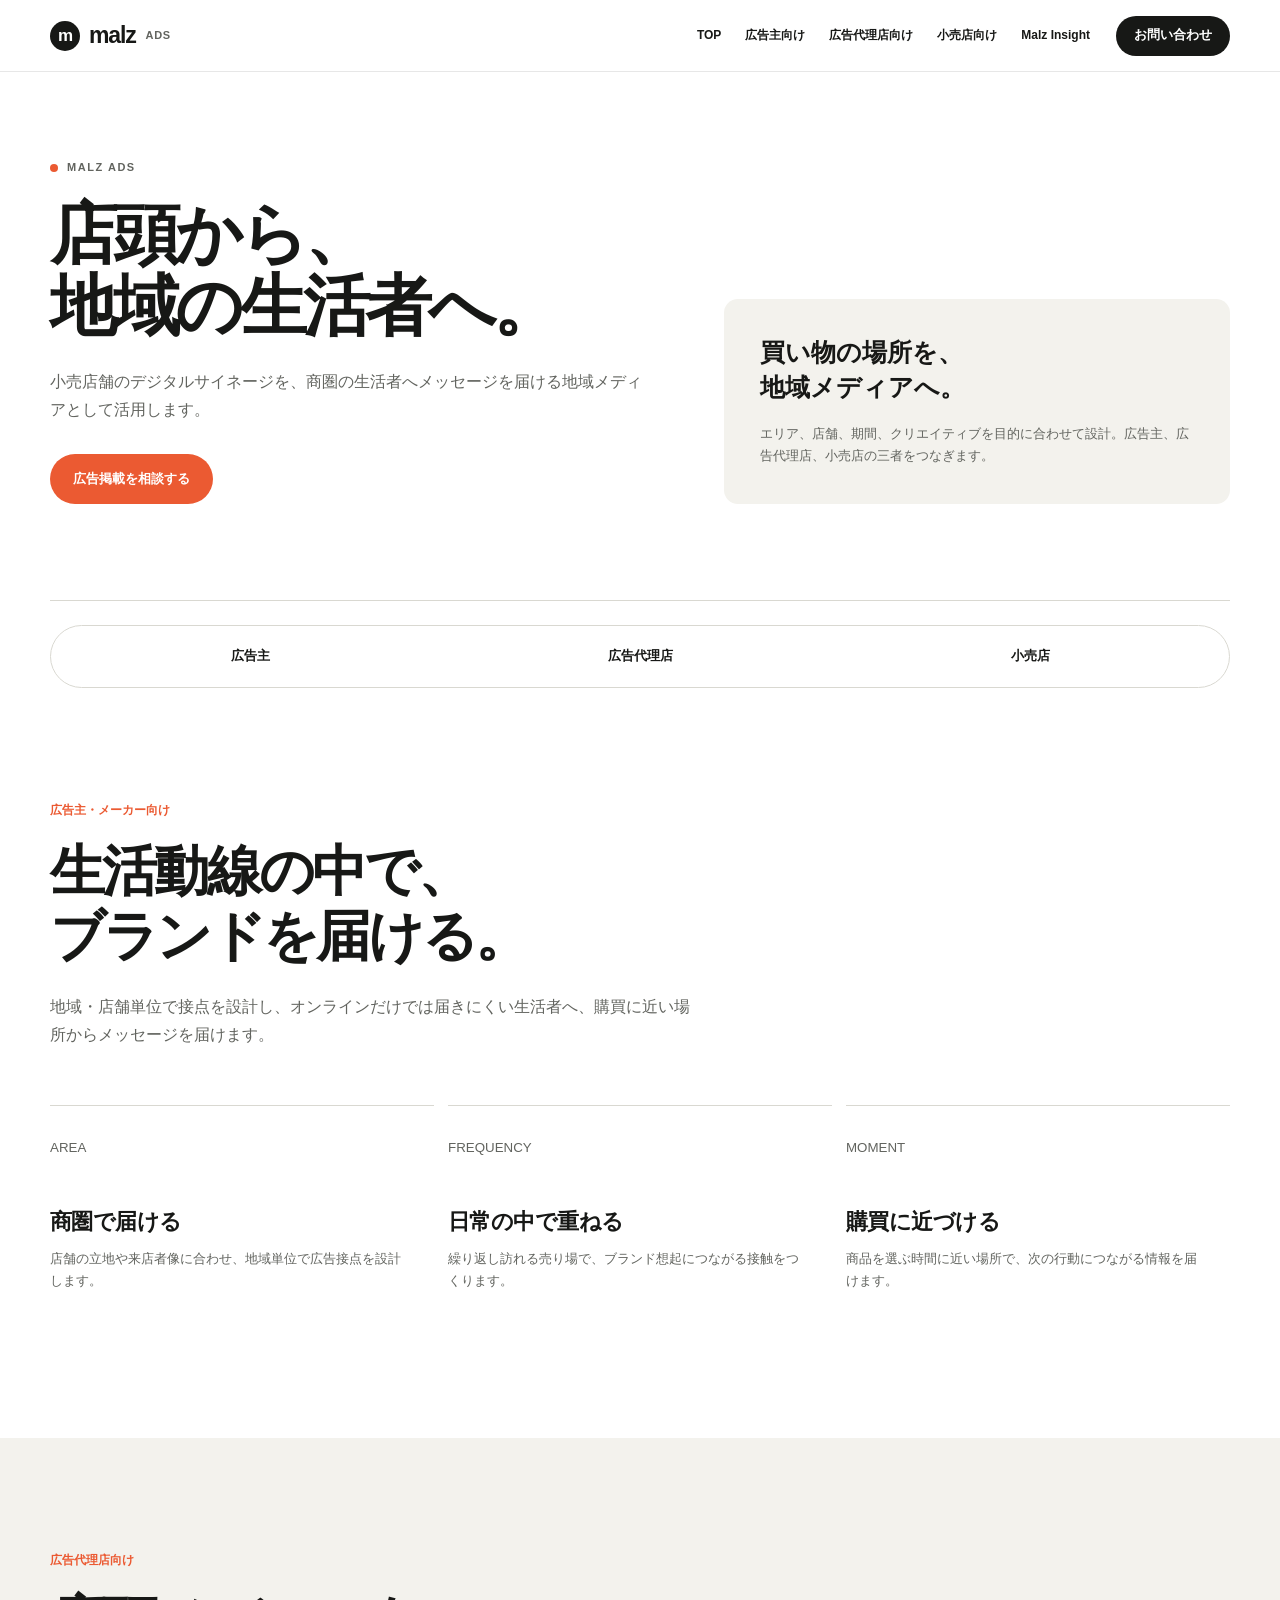
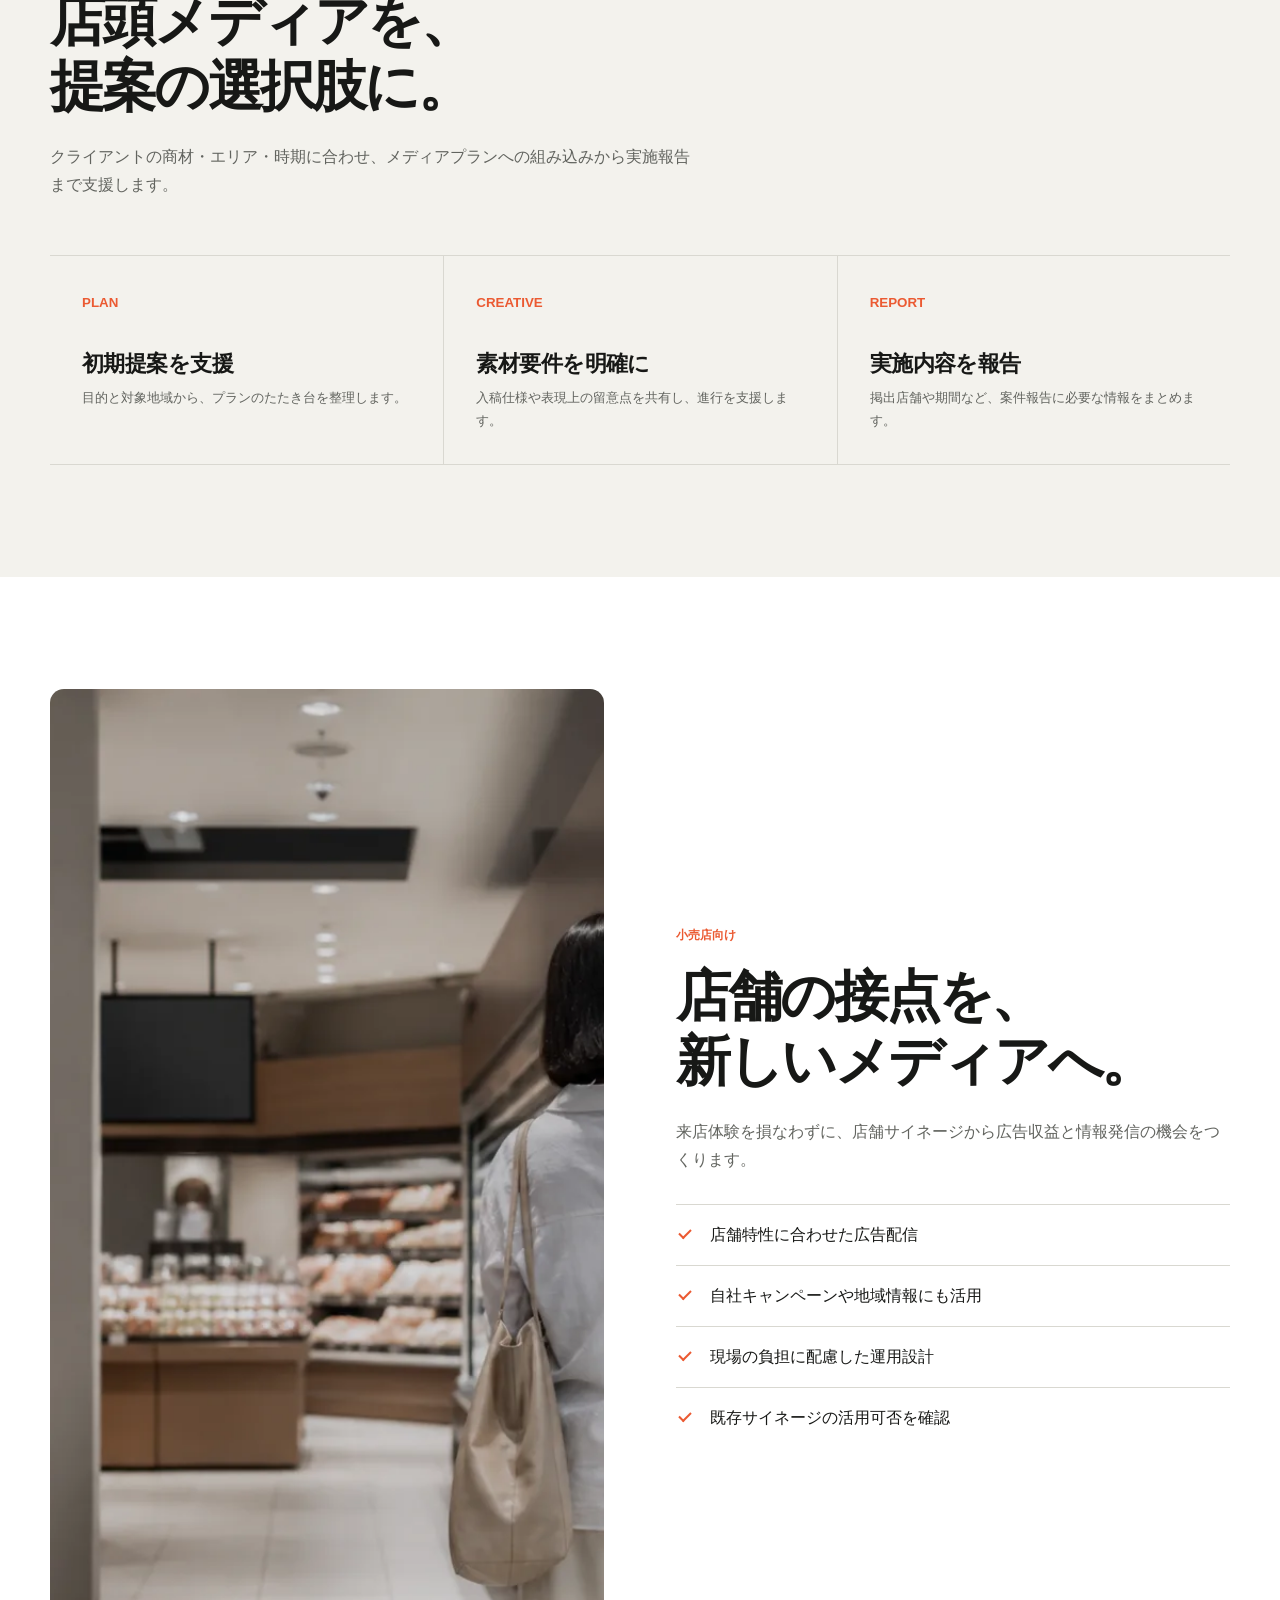
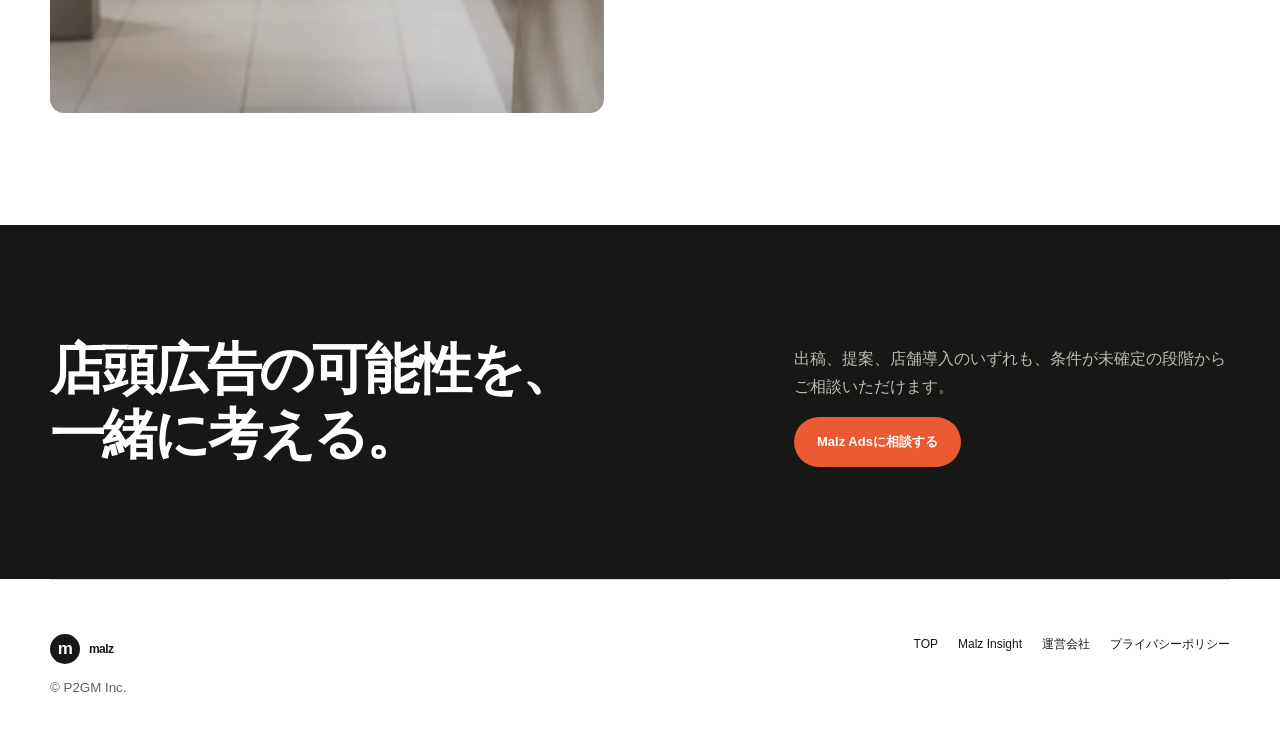
==== ads/index.html @ e921acc0 "Consolidate Malz service pages" ====
<!doctype html>
<html class="no-js" lang="ja">
<head>
  <meta charset="utf-8">
  <meta name="viewport" content="width=device-width,initial-scale=1">
  <meta name="description" content="Malz Adsは、小売店舗のデジタルサイネージを活用し、生活動線の中で地域の生活者へ届ける店頭広告サービスです。">
  <title>Malz Ads｜店頭から、地域の生活者へ。</title>
  <link rel="stylesheet" href="../styles.css">
  <script defer src="../app.js">
</script>
</head>
<body>
<a class="skip" href="#main">本文へ移動</a>
<header class="header">
  <a class="brand" href="../" aria-label="Malz トップ">
<span class="brand-mark">m</span>malz <span class="brand-sub">ADS</span>
</a>
  <button class="menu-button" type="button" aria-expanded="false" aria-controls="global-nav">メニュー</button>
  <nav class="nav" id="global-nav" aria-label="メインナビゲーション">
    <a href="../">TOP</a>
<a href="#advertiser">広告主向け</a>
<a href="#agency">広告代理店向け</a>
<a href="#retail">小売店向け</a>
<a href="../insight/">Malz Insight</a>
  </nav>
  <a class="button button-dark header-cta" href="#contact">お問い合わせ</a>
</header>
<main id="main">
  <section class="subhero shell">
    <div class="subhero-grid">
      <div>
<div class="eyebrow">MALZ ADS</div>
<h1>店頭から、<br>地域の生活者へ。</h1>
<p class="lead">小売店舗のデジタルサイネージを、商圏の生活者へメッセージを届ける地域メディアとして活用します。</p>
<a class="button button-accent" href="#contact">広告掲載を相談する</a>
</div>
      <div class="subhero-panel">
<strong>買い物の場所を、<br>地域メディアへ。</strong>
<p>エリア、店舗、期間、クリエイティブを目的に合わせて設計。広告主、広告代理店、小売店の三者をつなぎます。</p>
</div>
    </div>
  </section>
  <nav class="audience-tabs shell" aria-label="対象者別メニュー">
<a href="#advertiser">広告主</a>
<a href="#agency">広告代理店</a>
<a href="#retail">小売店</a>
</nav>
  <section class="section shell audience-section" id="advertiser">
    <div class="audience-heading">
<div>
<p class="kicker">広告主・メーカー向け</p>
<h2>生活動線の中で、<br>ブランドを届ける。</h2>
</div>
<p>地域・店舗単位で接点を設計し、オンラインだけでは届きにくい生活者へ、購買に近い場所からメッセージを届けます。</p>
</div>
    <div class="role-grid">
<article class="role">
<small>AREA</small>
<h3>商圏で届ける</h3>
<p>店舗の立地や来店者像に合わせ、地域単位で広告接点を設計します。</p>
</article>
<article class="role">
<small>FREQUENCY</small>
<h3>日常の中で重ねる</h3>
<p>繰り返し訪れる売り場で、ブランド想起につながる接触をつくります。</p>
</article>
<article class="role">
<small>MOMENT</small>
<h3>購買に近づける</h3>
<p>商品を選ぶ時間に近い場所で、次の行動につながる情報を届けます。</p>
</article>
</div>
  </section>
  <section class="section section-soft audience-section" id="agency">
<div class="shell">
    <div class="audience-heading">
<div>
<p class="kicker">広告代理店向け</p>
<h2>店頭メディアを、<br>提案の選択肢に。</h2>
</div>
<p>クライアントの商材・エリア・時期に合わせ、メディアプランへの組み込みから実施報告まで支援します。</p>
</div>
    <div class="flow">
<div class="flow-step">
<small>PLAN</small>
<h3>初期提案を支援</h3>
<p>目的と対象地域から、プランのたたき台を整理します。</p>
</div>
<div class="flow-step">
<small>CREATIVE</small>
<h3>素材要件を明確に</h3>
<p>入稿仕様や表現上の留意点を共有し、進行を支援します。</p>
</div>
<div class="flow-step">
<small>REPORT</small>
<h3>実施内容を報告</h3>
<p>掲出店舗や期間など、案件報告に必要な情報をまとめます。</p>
</div>
</div>
  </div>
</section>
  <section class="section shell audience-section" id="retail">
    <div class="photo-split">
<img src="../assets/retail-moment.webp" alt="スーパーマーケットの売り場とデジタルサイネージ" width="1536" height="1024" loading="lazy">
<div>
<p class="kicker">小売店向け</p>
<h2>店舗の接点を、<br>新しいメディアへ。</h2>
<p class="lead">来店体験を損なわずに、店舗サイネージから広告収益と情報発信の機会をつくります。</p>
<ul class="check-list">
<li>店舗特性に合わせた広告配信</li>
<li>自社キャンペーンや地域情報にも活用</li>
<li>現場の負担に配慮した運用設計</li>
<li>既存サイネージの活用可否を確認</li>
</ul>
</div>
</div>
  </section>
  <section class="section section-dark" id="contact">
<div class="shell cta">
<h2>店頭広告の可能性を、<br>一緒に考える。</h2>
<div>
<p>出稿、提案、店舗導入のいずれも、条件が未確定の段階からご相談いただけます。</p>
<a class="button button-accent" href="mailto:ttakino@cosmosketch.co.jp?subject=%E3%80%90Malz%20Ads%E3%80%91%E3%81%94%E7%9B%B8%E8%AB%87">Malz Adsに相談する</a>
</div>
</div>
</section>
</main>
<footer class="footer shell">
<div>
<a class="brand" href="../">
<span class="brand-mark">m</span>malz</a>
<small>© P2GM Inc.</small>
</div>
<nav class="footer-nav" aria-label="フッターナビゲーション">
<a href="../">TOP</a>
<a href="../insight/">Malz Insight</a>
<a href="https://p2gm.com/">運営会社</a>
<a href="https://p2gm.com/privacy-policy/">プライバシーポリシー</a>
</nav>
</footer>
</body>
</html>
---- styles.css ----
:root{--ink:#171816;--muted:#62645f;--soft:#f3f2ed;--line:#d9d8d1;--accent:#eb5a32;--accent-dark:#c8401b;--white:#fff;--max:1180px;--radius:14px}*{box-sizing:border-box}html{scroll-behavior:smooth;scroll-padding-top:88px}body{margin:0;color:var(--ink);background:var(--white);font-family:"Helvetica Neue","Hiragino Sans","Yu Gothic UI",Meiryo,sans-serif;line-height:1.75;-webkit-font-smoothing:antialiased}img{display:block;max-width:100%}a{color:inherit}button,input,select,textarea{font:inherit}.skip{position:fixed;left:12px;top:-80px;z-index:100;background:var(--ink);color:#fff;padding:10px 14px}.skip:focus{top:12px}.shell{width:min(calc(100% - 48px),var(--max));margin-inline:auto}.header{height:72px;display:flex;align-items:center;gap:26px;padding:0 max(24px,calc((100vw - var(--max))/2));border-bottom:1px solid rgba(23,24,22,.1);position:sticky;top:0;background:rgba(255,255,255,.94);backdrop-filter:blur(16px);z-index:30}.brand{display:inline-flex;align-items:center;gap:9px;text-decoration:none;font-size:23px;font-weight:750;letter-spacing:-.05em}.brand-mark{width:30px;height:30px;display:grid;place-items:center;border-radius:50%;background:var(--ink);color:#fff;font-size:17px}.brand-sub{font-size:11px;letter-spacing:.06em;color:var(--muted);font-weight:600;margin-left:1px}.nav{margin-left:auto;display:flex;align-items:center;gap:24px}.nav a{text-decoration:none;font-size:12px;font-weight:650;white-space:nowrap}.nav a:hover,.footer a:hover{color:var(--accent)}.nav-group{position:relative}.nav-group>button{border:0;background:none;padding:20px 0;cursor:pointer;font-size:12px;font-weight:650}.dropdown{position:absolute;top:54px;left:-20px;width:225px;background:#fff;border:1px solid var(--line);padding:10px;box-shadow:0 18px 50px rgba(23,24,22,.1);opacity:0;visibility:hidden;transform:translateY(-5px);transition:.2s}.nav-group:hover .dropdown,.nav-group:focus-within .dropdown{opacity:1;visibility:visible;transform:none}.dropdown a{display:block;padding:10px;border-radius:8px}.dropdown a:hover{background:var(--soft)}.menu-button{display:none;border:1px solid var(--line);background:#fff;padding:9px 12px;border-radius:99px;font-weight:650}.button{display:inline-flex;align-items:center;justify-content:center;gap:10px;min-height:50px;padding:0 22px;border:1px solid transparent;border-radius:99px;text-decoration:none;font-size:13px;font-weight:700;white-space:nowrap;cursor:pointer;transition:transform .2s,background .2s,color .2s}.button:hover{transform:translateY(-2px)}.button:active{transform:translateY(0) scale(.98)}.button-dark{background:var(--ink);color:#fff}.button-dark:hover{background:#353633}.button-accent{background:var(--accent);color:#fff}.button-accent:hover{background:var(--accent-dark)}.button-line{border-color:var(--ink);background:#fff;color:var(--ink)}.header-cta{min-height:40px;padding:0 17px}.hero{min-height:calc(100dvh - 72px);display:grid;grid-template-columns:1.02fr .98fr;align-items:center;gap:64px;padding-block:64px}.hero-copy{max-width:680px}.eyebrow{display:flex;align-items:center;gap:9px;font-size:11px;letter-spacing:.14em;font-weight:750;color:var(--muted);margin-bottom:22px}.eyebrow:before{content:"";width:8px;height:8px;border-radius:50%;background:var(--accent)}h1,h2,h3,p{margin-top:0}h1{font-size:clamp(44px,5.6vw,76px);line-height:1.08;letter-spacing:-.065em;margin-bottom:25px;font-weight:700}h2{font-size:clamp(34px,4.3vw,56px);line-height:1.18;letter-spacing:-.05em;margin-bottom:24px}h3{font-size:22px;line-height:1.45;letter-spacing:-.025em}.lead{font-size:16px;color:var(--muted);max-width:610px;margin-bottom:30px}.hero-actions{display:flex;gap:11px;flex-wrap:wrap}.hero-media{height:min(65dvh,620px);min-height:430px;border-radius:var(--radius);overflow:hidden;position:relative;background:var(--soft)}.hero-media img{width:100%;height:100%;object-fit:cover}.hero-media:after{content:"RETAIL MOMENT / MALZ";position:absolute;left:18px;bottom:18px;background:rgba(255,255,255,.88);backdrop-filter:blur(8px);padding:8px 11px;border-radius:99px;font-size:9px;letter-spacing:.14em}.section{padding-block:112px}.section-soft{background:var(--soft)}.section-dark{background:var(--ink);color:#fff}.section-head{max-width:760px;margin-bottom:58px}.section-head p{color:var(--muted);max-width:650px}.section-dark .section-head p,.section-dark .muted{color:#b9bbb5}.kicker{font-size:12px;font-weight:750;color:var(--accent);margin-bottom:18px}.intro-grid{display:grid;grid-template-columns:.8fr 1.2fr;gap:90px;align-items:start}.intro-grid>p{font-size:18px;color:var(--muted);max-width:640px}.stat-strip{display:grid;grid-template-columns:repeat(3,1fr);border-top:1px solid var(--line);margin-top:72px}.stat{padding:30px 34px 0 0;min-height:175px}.stat+.stat{border-left:1px solid var(--line);padding-left:34px}.stat small{display:block;color:var(--muted);margin-bottom:34px}.stat strong{font-size:19px}.stat p{font-size:13px;color:var(--muted);margin:8px 0}.product-grid{display:grid;grid-template-columns:1fr 1fr;gap:18px}.product{min-height:520px;padding:38px;border:1px solid var(--line);border-radius:var(--radius);display:flex;flex-direction:column;background:#fff;overflow:hidden}.product.dark{background:var(--ink);color:#fff;border-color:var(--ink)}.product.orange{background:var(--accent);color:#fff;border-color:var(--accent)}.product small{font-size:10px;letter-spacing:.12em}.product-number{font-size:72px;line-height:1;margin:42px 0 auto;letter-spacing:-.08em;color:var(--accent)}.product.dark .product-number,.product.orange .product-number{color:#fff}.product h3{font-size:31px;margin-bottom:14px}.product p{color:var(--muted);font-size:14px;max-width:480px}.product.dark p,.product.orange p{color:rgba(255,255,255,.76)}.text-link{display:flex;justify-content:space-between;border-top:1px solid currentColor;padding-top:18px;margin-top:24px;text-decoration:none;font-weight:700;font-size:13px}.role-grid{display:grid;grid-template-columns:repeat(3,1fr);gap:14px}.role{border-top:1px solid var(--line);padding:27px 24px 20px 0}.role small{color:var(--muted)}.role h3{margin:45px 0 10px}.role p{font-size:13px;color:var(--muted)}.role a{display:inline-block;margin-top:18px;font-size:13px;font-weight:700;text-decoration:none}.flow{display:grid;grid-template-columns:repeat(3,1fr);margin-top:52px;border-block:1px solid var(--line)}.flow-step{padding:32px}.flow-step+.flow-step{border-left:1px solid var(--line)}.flow-step small{color:var(--accent);font-weight:750}.flow-step h3{margin:32px 0 7px}.flow-step p{font-size:13px;color:var(--muted);margin:0}.photo-split{display:grid;grid-template-columns:1fr 1fr;gap:72px;align-items:center}.photo-split img{width:100%;aspect-ratio:4/3;object-fit:cover;border-radius:var(--radius)}.check-list{list-style:none;padding:0;margin:30px 0;display:grid;gap:0}.check-list li{padding:16px 0 16px 34px;border-top:1px solid var(--line);position:relative}.check-list li:before{content:"";position:absolute;left:3px;top:24px;width:10px;height:5px;border-left:2px solid var(--accent);border-bottom:2px solid var(--accent);transform:rotate(-45deg)}.audience{display:grid;grid-template-columns:repeat(2,1fr);gap:18px}.audience-card{border:1px solid var(--line);border-radius:var(--radius);padding:34px;min-height:275px;display:flex;flex-direction:column}.audience-card small{color:var(--accent);font-weight:700}.audience-card h3{font-size:25px;margin-top:50px}.audience-card a{margin-top:auto;text-decoration:none;font-weight:700;font-size:13px}.cta{display:grid;grid-template-columns:1.2fr .8fr;align-items:end;gap:90px}.cta p{color:#b9bbb5}.cta h2{margin:0}.form-wrap{display:grid;grid-template-columns:.75fr 1.25fr;gap:90px}.form{display:grid;grid-template-columns:1fr 1fr;gap:17px}.field{display:grid;gap:7px}.field.full{grid-column:1/-1}.field label{font-size:12px;font-weight:700}.field input,.field select,.field textarea{width:100%;border:1px solid #bfc0ba;background:#fff;padding:13px 14px;border-radius:8px;color:var(--ink)}.field textarea{min-height:120px;resize:vertical}.field input:focus,.field select:focus,.field textarea:focus{outline:3px solid rgba(235,90,50,.2);border-color:var(--accent)}.form-note{grid-column:1/-1;font-size:11px;color:var(--muted)}.form .button{grid-column:1/-1}.form-status{display:none;grid-column:1/-1;padding:14px;border-radius:8px;background:#f7e6e0;color:#7c2b16;font-size:13px}.footer{padding-block:54px;display:grid;grid-template-columns:1fr auto;gap:35px;border-top:1px solid var(--line)}.footer-nav{display:flex;gap:20px;flex-wrap:wrap;justify-content:flex-end}.footer a{text-decoration:none;font-size:12px}.footer small{display:block;color:var(--muted);margin-top:12px}.subhero{padding-block:86px 96px;border-bottom:1px solid var(--line)}.subhero-grid{display:grid;grid-template-columns:1.08fr .92fr;gap:80px;align-items:end}.subhero h1{font-size:clamp(43px,5.2vw,70px)}.subhero-panel{background:var(--soft);padding:36px;border-radius:var(--radius)}.subhero-panel strong{font-size:25px;line-height:1.4;display:block}.subhero-panel p{font-size:13px;color:var(--muted);margin:18px 0 0}.notice{padding:15px 0;background:var(--soft);text-align:center;font-size:12px}.notice a{font-weight:700}.no-js .nav{display:flex}
@media(max-width:940px){.header{height:66px}.header .header-cta{display:none}.menu-button{display:block;margin-left:auto}.nav{display:none;position:absolute;left:16px;right:16px;top:72px;margin:0;padding:16px;background:#fff;border:1px solid var(--line);border-radius:var(--radius);box-shadow:0 20px 60px rgba(23,24,22,.12);align-items:stretch;flex-direction:column;gap:0}.nav.open{display:flex}.nav>a,.nav-group>button{display:block;text-align:left;width:100%;padding:12px}.dropdown{position:static;opacity:1;visibility:visible;transform:none;width:auto;box-shadow:none;border:0;padding:0 0 8px 14px}.hero{grid-template-columns:1fr;min-height:auto;padding-block:70px}.hero-media{height:480px;min-height:0}.intro-grid,.photo-split,.subhero-grid,.form-wrap{grid-template-columns:1fr;gap:40px}.role-grid{grid-template-columns:1fr 1fr}.section{padding-block:86px}}
@media(max-width:650px){.shell{width:min(calc(100% - 32px),var(--max))}.brand-sub{display:none}h1{font-size:43px}.hero{gap:38px;padding-block:54px}.hero-media{height:390px}.hero-actions{display:grid}.button{width:100%}.section{padding-block:72px}.section-head{margin-bottom:40px}.stat-strip,.product-grid,.role-grid,.flow,.audience,.cta{grid-template-columns:1fr}.stat{min-height:0;padding:25px 0}.stat+.stat{border-left:0;border-top:1px solid var(--line);padding-left:0}.product{min-height:430px;padding:28px}.flow-step+.flow-step{border-left:0;border-top:1px solid var(--line)}.photo-split{gap:34px}.cta{gap:32px}.form{grid-template-columns:1fr}.field{grid-column:1/-1}.footer{grid-template-columns:1fr}.footer-nav{justify-content:flex-start}.subhero{padding-block:58px}.subhero-panel{padding:27px}}
@media(prefers-reduced-motion:reduce){html{scroll-behavior:auto}*,*:before,*:after{transition:none!important;animation:none!important}}
@media(prefers-reduced-transparency:reduce){.header{background:#fff;backdrop-filter:none}}
.audience-tabs{display:flex;gap:8px;position:sticky;top:82px;z-index:15;margin-top:24px;padding:8px;background:rgba(255,255,255,.94);backdrop-filter:blur(12px);border:1px solid var(--line);border-radius:99px}.audience-tabs a{flex:1;padding:11px 18px;text-align:center;text-decoration:none;border-radius:99px;font-size:13px;font-weight:700}.audience-tabs a:hover,.audience-tabs a:focus{background:var(--ink);color:#fff}.audience-section{scroll-margin-top:145px}.audience-heading{max-width:780px;margin-bottom:56px}.audience-heading>p:last-child{max-width:650px;color:var(--muted)}.comparison{display:grid;grid-template-columns:1fr 1fr;border:1px solid var(--line);border-radius:var(--radius);overflow:hidden}.comparison-item{padding:40px;background:#fff}.comparison-item+.comparison-item{border-left:1px solid var(--line)}.comparison-item.featured{background:var(--ink);color:#fff}.comparison-item small{color:var(--accent);font-weight:750;letter-spacing:.08em}.comparison-item h3{font-size:26px;margin:26px 0 14px}.comparison-item p{color:var(--muted);font-size:14px}.comparison-item.featured p{color:#b9bbb5}.comparison-item ol{list-style:none;padding:0;margin:28px 0 0;display:grid;grid-template-columns:repeat(3,1fr);gap:8px;counter-reset:survey}.comparison-item li{counter-increment:survey;border-top:1px solid currentColor;padding-top:14px;font-size:12px}.comparison-item li:before{content:"0" counter(survey);display:block;color:var(--accent);font-size:10px;margin-bottom:8px}.consent{grid-column:1/-1;display:flex;align-items:flex-start;gap:9px;font-size:11px;color:#d0d1cc}.consent input{margin-top:5px;accent-color:var(--accent)}
@media(max-width:650px){.audience-tabs{top:72px;overflow-x:auto;border-radius:var(--radius)}.audience-tabs a{min-width:max-content}.comparison{grid-template-columns:1fr}.comparison-item+.comparison-item{border-left:0;border-top:1px solid var(--line)}.comparison-item{padding:28px}.comparison-item ol{grid-template-columns:1fr}.audience-heading{margin-bottom:38px}}
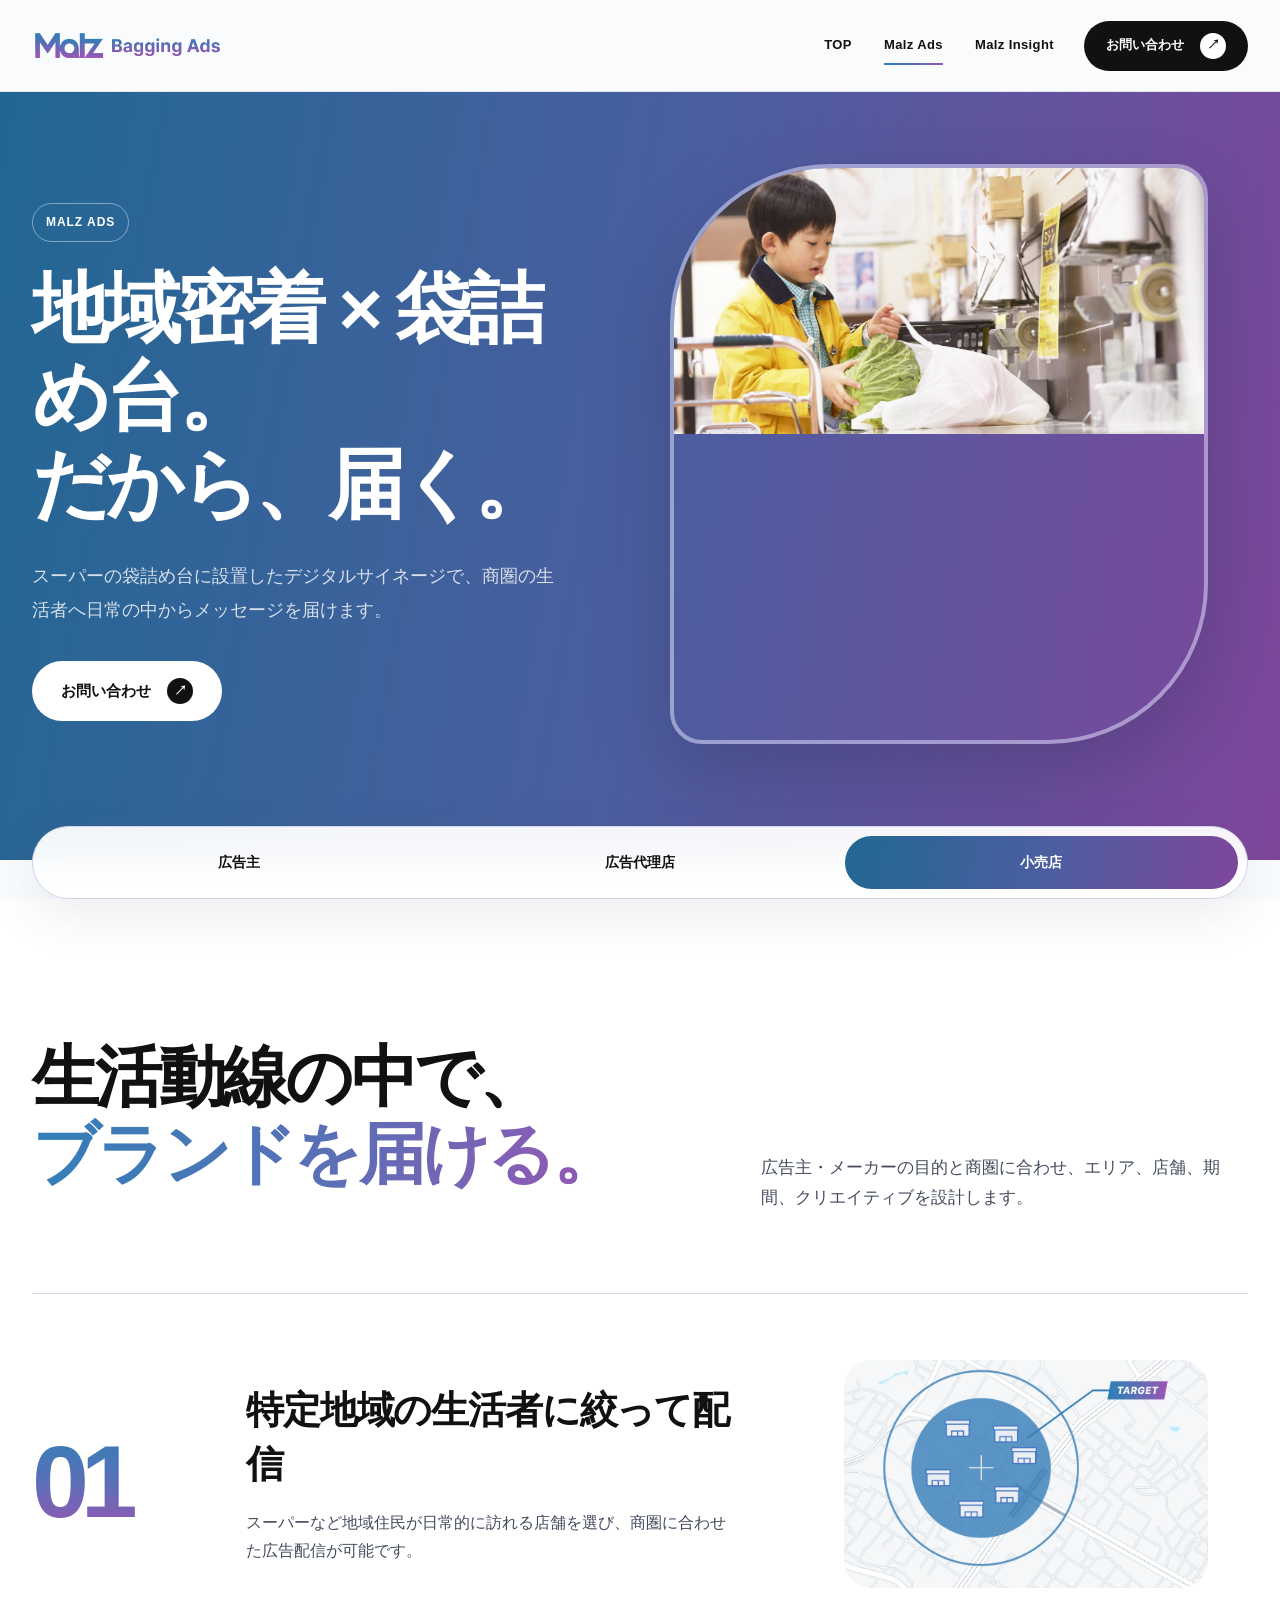
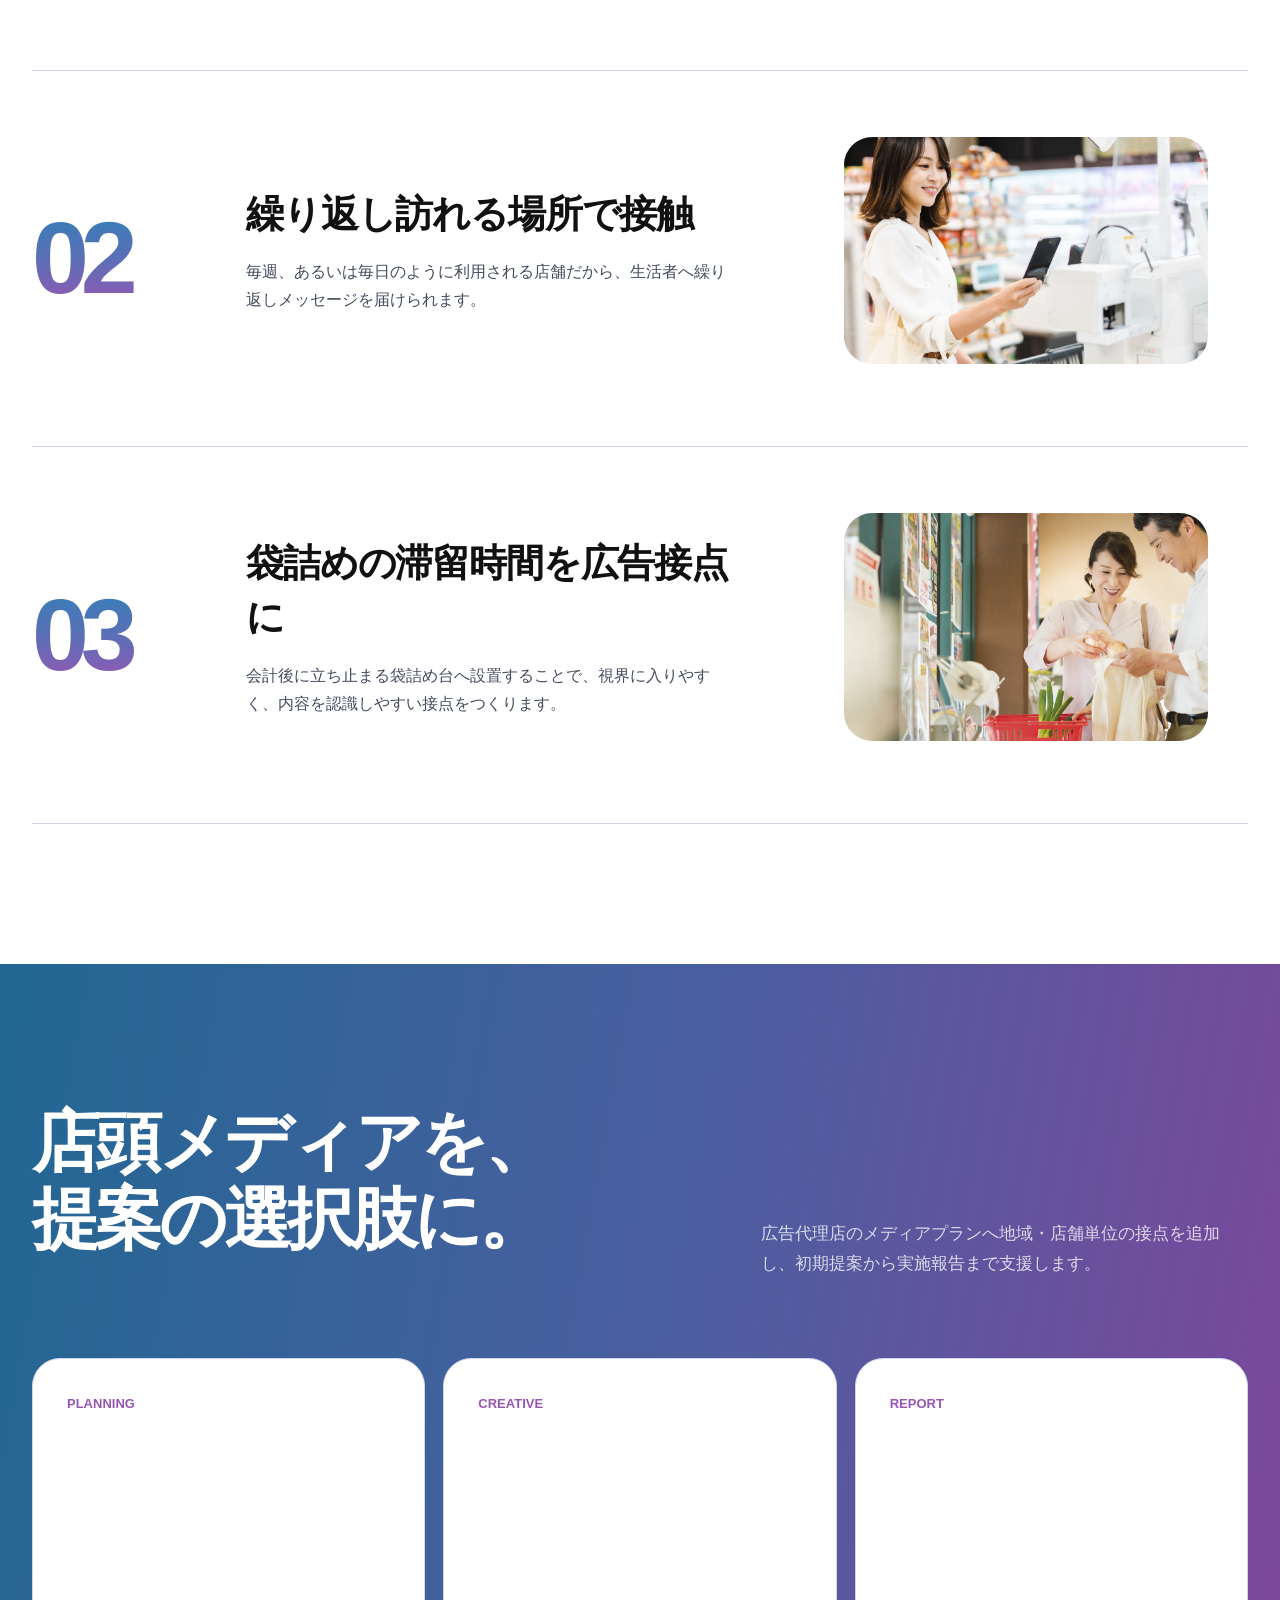
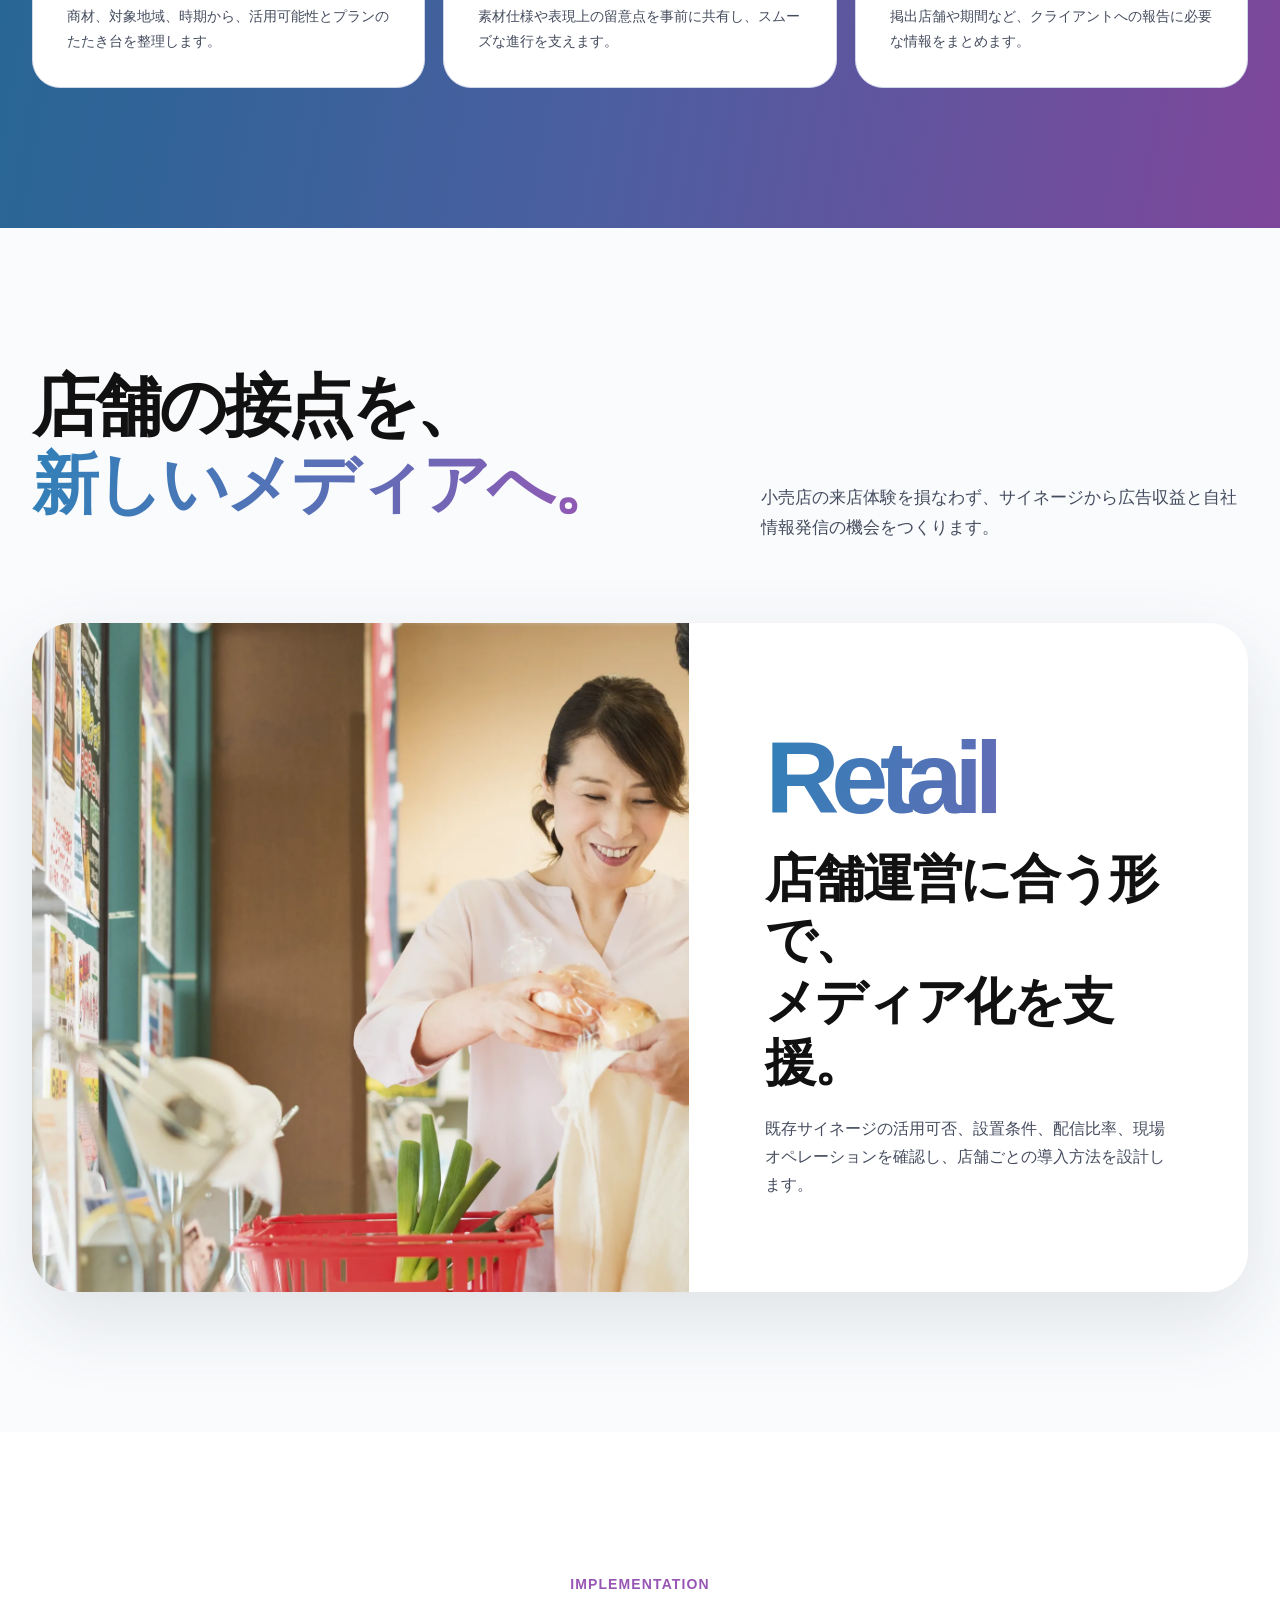
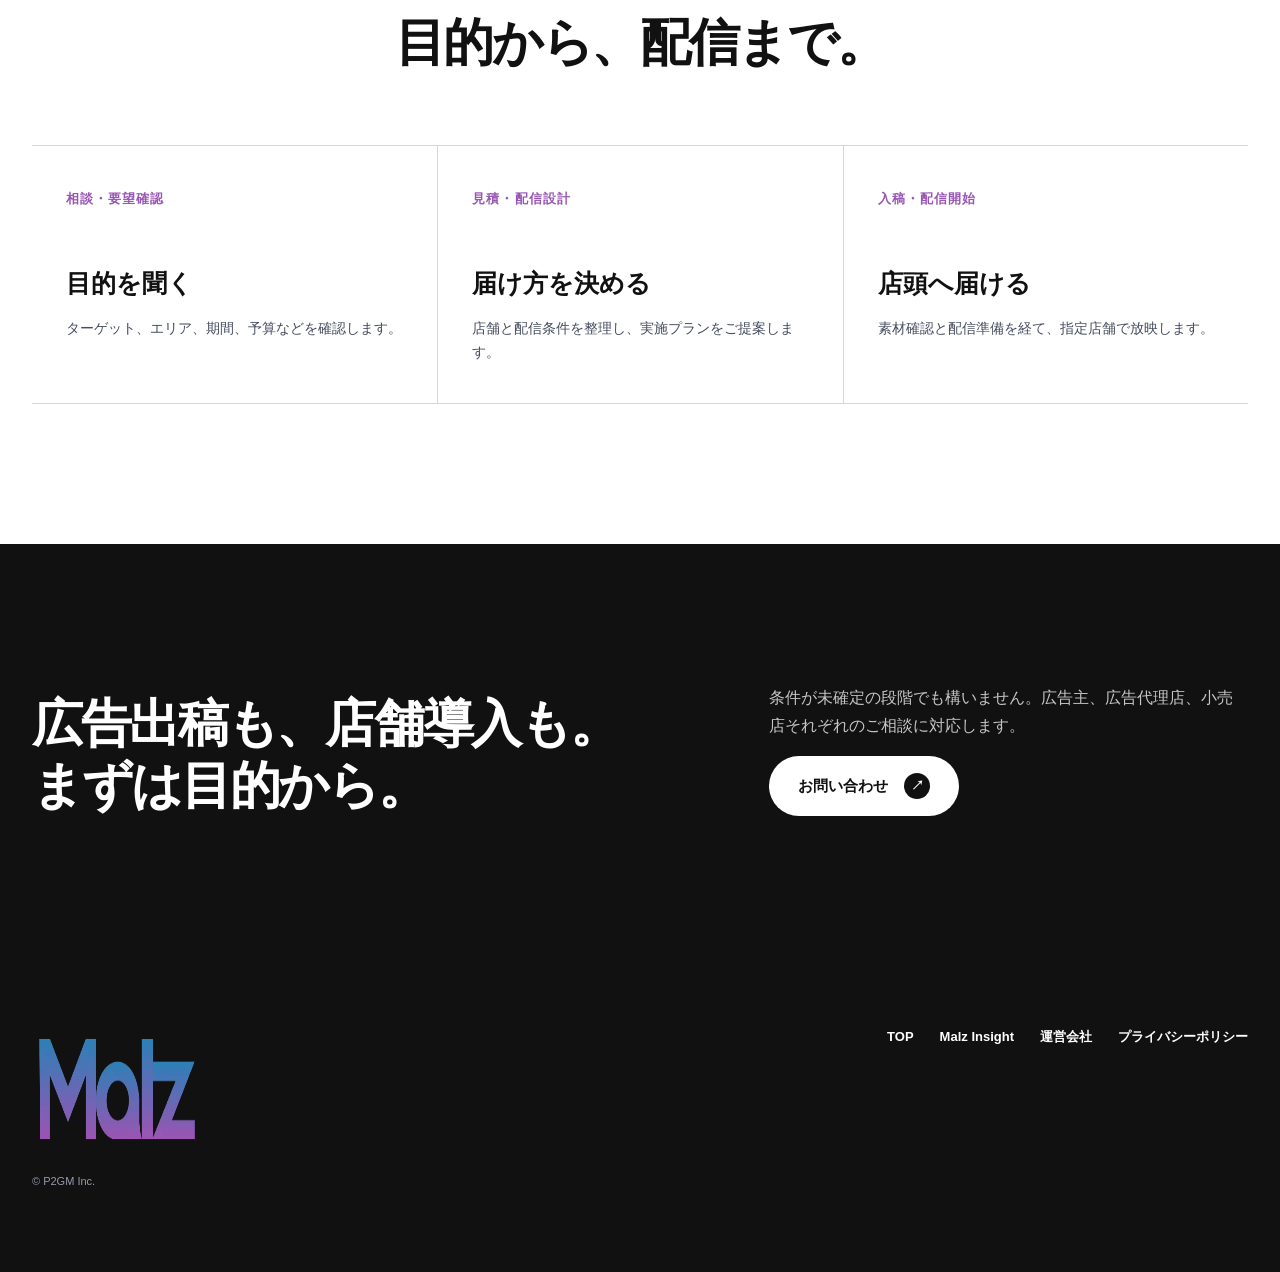
==== commit f79521dc: "Redesign site with Malz brand system" ====
--- a/ads/index.html
+++ b/ads/index.html
@@ -3,140 +3,65 @@
 <head>
   <meta charset="utf-8">
   <meta name="viewport" content="width=device-width,initial-scale=1">
-  <meta name="description" content="Malz Adsは、小売店舗のデジタルサイネージを活用し、生活動線の中で地域の生活者へ届ける店頭広告サービスです。">
-  <title>Malz Ads｜店頭から、地域の生活者へ。</title>
+  <meta name="description" content="Malz Adsは、スーパーの袋詰め台に設置したデジタルサイネージを通じ、地域の生活者へ繰り返し届けるリテール広告サービスです。">
+  <title>Malz Ads｜地域密着 × 袋詰め台。</title>
+  <link rel="preload" href="../assets/malz-store-family.webp" as="image" type="image/webp">
   <link rel="stylesheet" href="../styles.css">
-  <script defer src="../app.js">
-</script>
+  <script defer src="../app.js"></script>
 </head>
 <body>
 <a class="skip" href="#main">本文へ移動</a>
-<header class="header">
-  <a class="brand" href="../" aria-label="Malz トップ">
-<span class="brand-mark">m</span>malz <span class="brand-sub">ADS</span>
-</a>
-  <button class="menu-button" type="button" aria-expanded="false" aria-controls="global-nav">メニュー</button>
-  <nav class="nav" id="global-nav" aria-label="メインナビゲーション">
-    <a href="../">TOP</a>
-<a href="#advertiser">広告主向け</a>
-<a href="#agency">広告代理店向け</a>
-<a href="#retail">小売店向け</a>
-<a href="../insight/">Malz Insight</a>
-  </nav>
+<header class="site-header">
+  <a class="brand" href="../" aria-label="Malz トップ"><img src="../assets/malz-logo.webp" alt="Malz Bagging Ads" width="680" height="112"></a>
+  <button class="menu-toggle" type="button" aria-expanded="false" aria-controls="global-nav">MENU</button>
+  <nav class="global-nav" id="global-nav" aria-label="メインナビゲーション"><a href="../">TOP</a><a href="./" aria-current="page">Malz Ads</a><a href="../insight/">Malz Insight</a></nav>
   <a class="button button-dark header-cta" href="#contact">お問い合わせ</a>
 </header>
 <main id="main">
-  <section class="subhero shell">
-    <div class="subhero-grid">
-      <div>
-<div class="eyebrow">MALZ ADS</div>
-<h1>店頭から、<br>地域の生活者へ。</h1>
-<p class="lead">小売店舗のデジタルサイネージを、商圏の生活者へメッセージを届ける地域メディアとして活用します。</p>
-<a class="button button-accent" href="#contact">広告掲載を相談する</a>
-</div>
-      <div class="subhero-panel">
-<strong>買い物の場所を、<br>地域メディアへ。</strong>
-<p>エリア、店舗、期間、クリエイティブを目的に合わせて設計。広告主、広告代理店、小売店の三者をつなぎます。</p>
-</div>
+  <section class="page-hero">
+    <div class="shell page-hero-grid">
+      <div><span class="page-hero-note">MALZ ADS</span><h1>地域密着 × 袋詰め台。<br>だから、届く。</h1><p class="lead">スーパーの袋詰め台に設置したデジタルサイネージで、商圏の生活者へ日常の中からメッセージを届けます。</p><a class="button button-white" href="#contact">お問い合わせ</a></div>
+      <figure class="page-hero-media"><img src="../assets/malz-store-family.webp" alt="スーパーの袋詰め台で商品を袋へ入れる子ども" width="2880" height="1446"></figure>
     </div>
   </section>
-  <nav class="audience-tabs shell" aria-label="対象者別メニュー">
-<a href="#advertiser">広告主</a>
-<a href="#agency">広告代理店</a>
-<a href="#retail">小売店</a>
-</nav>
-  <section class="section shell audience-section" id="advertiser">
-    <div class="audience-heading">
-<div>
-<p class="kicker">広告主・メーカー向け</p>
-<h2>生活動線の中で、<br>ブランドを届ける。</h2>
-</div>
-<p>地域・店舗単位で接点を設計し、オンラインだけでは届きにくい生活者へ、購買に近い場所からメッセージを届けます。</p>
-</div>
-    <div class="role-grid">
-<article class="role">
-<small>AREA</small>
-<h3>商圏で届ける</h3>
-<p>店舗の立地や来店者像に合わせ、地域単位で広告接点を設計します。</p>
-</article>
-<article class="role">
-<small>FREQUENCY</small>
-<h3>日常の中で重ねる</h3>
-<p>繰り返し訪れる売り場で、ブランド想起につながる接触をつくります。</p>
-</article>
-<article class="role">
-<small>MOMENT</small>
-<h3>購買に近づける</h3>
-<p>商品を選ぶ時間に近い場所で、次の行動につながる情報を届けます。</p>
-</article>
-</div>
+
+  <nav class="audience-tabs shell" aria-label="対象者別メニュー"><a href="#advertiser">広告主</a><a href="#agency">広告代理店</a><a href="#retail">小売店</a></nav>
+
+  <section class="section section-white audience-section" id="advertiser">
+    <div class="shell">
+      <div class="audience-heading reveal"><h2 class="display-lg">生活動線の中で、<br><span class="gradient-text">ブランドを届ける。</span></h2><p>広告主・メーカーの目的と商圏に合わせ、エリア、店舗、期間、クリエイティブを設計します。</p></div>
+      <div class="feature-list">
+        <article class="feature-row reveal"><strong class="feature-number">01</strong><div class="feature-copy"><h3>特定地域の生活者に絞って配信</h3><p>スーパーなど地域住民が日常的に訪れる店舗を選び、商圏に合わせた広告配信が可能です。</p></div><figure class="feature-visual"><img src="../assets/malz-area-map.webp" alt="複数店舗を含む地域ターゲティングのイメージ" width="960" height="690" loading="lazy"></figure></article>
+        <article class="feature-row reveal"><strong class="feature-number">02</strong><div class="feature-copy"><h3>繰り返し訪れる場所で接触</h3><p>毎週、あるいは毎日のように利用される店舗だから、生活者へ繰り返しメッセージを届けられます。</p></div><figure class="feature-visual"><img src="../assets/malz-store-checkout.webp" alt="スーパーで会計をする買い物客" width="2880" height="1446" loading="lazy"></figure></article>
+        <article class="feature-row reveal"><strong class="feature-number">03</strong><div class="feature-copy"><h3>袋詰めの滞留時間を広告接点に</h3><p>会計後に立ち止まる袋詰め台へ設置することで、視界に入りやすく、内容を認識しやすい接点をつくります。</p></div><figure class="feature-visual"><img src="../assets/malz-store-bagging.webp" alt="袋詰め台で買った商品を袋へ入れる生活者" width="2880" height="1446" loading="lazy"></figure></article>
+      </div>
+    </div>
   </section>
-  <section class="section section-soft audience-section" id="agency">
-<div class="shell">
-    <div class="audience-heading">
-<div>
-<p class="kicker">広告代理店向け</p>
-<h2>店頭メディアを、<br>提案の選択肢に。</h2>
-</div>
-<p>クライアントの商材・エリア・時期に合わせ、メディアプランへの組み込みから実施報告まで支援します。</p>
-</div>
-    <div class="flow">
-<div class="flow-step">
-<small>PLAN</small>
-<h3>初期提案を支援</h3>
-<p>目的と対象地域から、プランのたたき台を整理します。</p>
-</div>
-<div class="flow-step">
-<small>CREATIVE</small>
-<h3>素材要件を明確に</h3>
-<p>入稿仕様や表現上の留意点を共有し、進行を支援します。</p>
-</div>
-<div class="flow-step">
-<small>REPORT</small>
-<h3>実施内容を報告</h3>
-<p>掲出店舗や期間など、案件報告に必要な情報をまとめます。</p>
-</div>
-</div>
-  </div>
-</section>
-  <section class="section shell audience-section" id="retail">
-    <div class="photo-split">
-<img src="../assets/retail-moment.webp" alt="スーパーマーケットの売り場とデジタルサイネージ" width="1536" height="1024" loading="lazy">
-<div>
-<p class="kicker">小売店向け</p>
-<h2>店舗の接点を、<br>新しいメディアへ。</h2>
-<p class="lead">来店体験を損なわずに、店舗サイネージから広告収益と情報発信の機会をつくります。</p>
-<ul class="check-list">
-<li>店舗特性に合わせた広告配信</li>
-<li>自社キャンペーンや地域情報にも活用</li>
-<li>現場の負担に配慮した運用設計</li>
-<li>既存サイネージの活用可否を確認</li>
-</ul>
-</div>
-</div>
+
+  <section class="section section-gradient audience-section" id="agency">
+    <div class="shell">
+      <div class="audience-heading reveal"><h2 class="display-lg">店頭メディアを、<br>提案の選択肢に。</h2><p>広告代理店のメディアプランへ地域・店舗単位の接点を追加し、初期提案から実施報告まで支援します。</p></div>
+      <div class="benefit-grid">
+        <article class="benefit reveal"><small class="benefit-number">PLANNING</small><h3>初期提案を<br>一緒に設計</h3><p>商材、対象地域、時期から、活用可能性とプランのたたき台を整理します。</p></article>
+        <article class="benefit reveal"><small class="benefit-number">CREATIVE</small><h3>入稿・進行を<br>明確に</h3><p>素材仕様や表現上の留意点を事前に共有し、スムーズな進行を支えます。</p></article>
+        <article class="benefit reveal"><small class="benefit-number">REPORT</small><h3>実施内容を<br>レポート</h3><p>掲出店舗や期間など、クライアントへの報告に必要な情報をまとめます。</p></article>
+      </div>
+    </div>
   </section>
-  <section class="section section-dark" id="contact">
-<div class="shell cta">
-<h2>店頭広告の可能性を、<br>一緒に考える。</h2>
-<div>
-<p>出稿、提案、店舗導入のいずれも、条件が未確定の段階からご相談いただけます。</p>
-<a class="button button-accent" href="mailto:ttakino@cosmosketch.co.jp?subject=%E3%80%90Malz%20Ads%E3%80%91%E3%81%94%E7%9B%B8%E8%AB%87">Malz Adsに相談する</a>
-</div>
-</div>
-</section>
+
+  <section class="section audience-section" id="retail">
+    <div class="shell">
+      <div class="audience-heading reveal"><h2 class="display-lg">店舗の接点を、<br><span class="gradient-text">新しいメディアへ。</span></h2><p>小売店の来店体験を損なわず、サイネージから広告収益と自社情報発信の機会をつくります。</p></div>
+      <div class="service-showcase reveal"><div class="service-showcase-media"><img src="../assets/malz-store-bagging.webp" alt="スーパーの袋詰め台を利用する買い物客" width="2880" height="1446" loading="lazy"></div><div class="service-showcase-body"><strong class="service-code gradient-text">Retail</strong><h3 class="display-md">店舗運営に合う形で、<br>メディア化を支援。</h3><p>既存サイネージの活用可否、設置条件、配信比率、現場オペレーションを確認し、店舗ごとの導入方法を設計します。</p></div></div>
+    </div>
+  </section>
+
+  <section class="section section-white">
+    <div class="shell reveal"><div class="section-intro center"><span class="section-label">IMPLEMENTATION</span><h2 class="display-md">目的から、配信まで。</h2></div><div class="process"><div class="process-step"><small>相談・要望確認</small><h3>目的を聞く</h3><p>ターゲット、エリア、期間、予算などを確認します。</p></div><div class="process-step"><small>見積・配信設計</small><h3>届け方を決める</h3><p>店舗と配信条件を整理し、実施プランをご提案します。</p></div><div class="process-step"><small>入稿・配信開始</small><h3>店頭へ届ける</h3><p>素材確認と配信準備を経て、指定店舗で放映します。</p></div></div></div>
+  </section>
+
+  <section class="section section-dark" id="contact"><div class="shell cta-band reveal"><h2 class="display-md">広告出稿も、店舗導入も。<br>まずは目的から。</h2><div><p>条件が未確定の段階でも構いません。広告主、広告代理店、小売店それぞれのご相談に対応します。</p><a class="button button-white" href="mailto:ttakino@cosmosketch.co.jp?subject=%E3%80%90Malz%20Ads%E3%80%91%E3%81%8A%E5%95%8F%E3%81%84%E5%90%88%E3%82%8F%E3%81%9B">お問い合わせ</a></div></div></section>
 </main>
-<footer class="footer shell">
-<div>
-<a class="brand" href="../">
-<span class="brand-mark">m</span>malz</a>
-<small>© P2GM Inc.</small>
-</div>
-<nav class="footer-nav" aria-label="フッターナビゲーション">
-<a href="../">TOP</a>
-<a href="../insight/">Malz Insight</a>
-<a href="https://p2gm.com/">運営会社</a>
-<a href="https://p2gm.com/privacy-policy/">プライバシーポリシー</a>
-</nav>
-</footer>
+<footer class="site-footer"><div class="shell footer-grid"><div><img class="footer-logo" src="../assets/malz-logo-white.webp" alt="Malz" width="382" height="126"><p class="footer-copy">© P2GM Inc.</p></div><nav class="footer-nav" aria-label="フッターナビゲーション"><a href="../">TOP</a><a href="../insight/">Malz Insight</a><a href="https://p2gm.com/">運営会社</a><a href="https://p2gm.com/privacy-policy/">プライバシーポリシー</a></nav></div></footer>
 </body>
 </html>
--- a/styles.css
+++ b/styles.css
@@ -1,7 +1,226 @@
-:root{--ink:#171816;--muted:#62645f;--soft:#f3f2ed;--line:#d9d8d1;--accent:#eb5a32;--accent-dark:#c8401b;--white:#fff;--max:1180px;--radius:14px}*{box-sizing:border-box}html{scroll-behavior:smooth;scroll-padding-top:88px}body{margin:0;color:var(--ink);background:var(--white);font-family:"Helvetica Neue","Hiragino Sans","Yu Gothic UI",Meiryo,sans-serif;line-height:1.75;-webkit-font-smoothing:antialiased}img{display:block;max-width:100%}a{color:inherit}button,input,select,textarea{font:inherit}.skip{position:fixed;left:12px;top:-80px;z-index:100;background:var(--ink);color:#fff;padding:10px 14px}.skip:focus{top:12px}.shell{width:min(calc(100% - 48px),var(--max));margin-inline:auto}.header{height:72px;display:flex;align-items:center;gap:26px;padding:0 max(24px,calc((100vw - var(--max))/2));border-bottom:1px solid rgba(23,24,22,.1);position:sticky;top:0;background:rgba(255,255,255,.94);backdrop-filter:blur(16px);z-index:30}.brand{display:inline-flex;align-items:center;gap:9px;text-decoration:none;font-size:23px;font-weight:750;letter-spacing:-.05em}.brand-mark{width:30px;height:30px;display:grid;place-items:center;border-radius:50%;background:var(--ink);color:#fff;font-size:17px}.brand-sub{font-size:11px;letter-spacing:.06em;color:var(--muted);font-weight:600;margin-left:1px}.nav{margin-left:auto;display:flex;align-items:center;gap:24px}.nav a{text-decoration:none;font-size:12px;font-weight:650;white-space:nowrap}.nav a:hover,.footer a:hover{color:var(--accent)}.nav-group{position:relative}.nav-group>button{border:0;background:none;padding:20px 0;cursor:pointer;font-size:12px;font-weight:650}.dropdown{position:absolute;top:54px;left:-20px;width:225px;background:#fff;border:1px solid var(--line);padding:10px;box-shadow:0 18px 50px rgba(23,24,22,.1);opacity:0;visibility:hidden;transform:translateY(-5px);transition:.2s}.nav-group:hover .dropdown,.nav-group:focus-within .dropdown{opacity:1;visibility:visible;transform:none}.dropdown a{display:block;padding:10px;border-radius:8px}.dropdown a:hover{background:var(--soft)}.menu-button{display:none;border:1px solid var(--line);background:#fff;padding:9px 12px;border-radius:99px;font-weight:650}.button{display:inline-flex;align-items:center;justify-content:center;gap:10px;min-height:50px;padding:0 22px;border:1px solid transparent;border-radius:99px;text-decoration:none;font-size:13px;font-weight:700;white-space:nowrap;cursor:pointer;transition:transform .2s,background .2s,color .2s}.button:hover{transform:translateY(-2px)}.button:active{transform:translateY(0) scale(.98)}.button-dark{background:var(--ink);color:#fff}.button-dark:hover{background:#353633}.button-accent{background:var(--accent);color:#fff}.button-accent:hover{background:var(--accent-dark)}.button-line{border-color:var(--ink);background:#fff;color:var(--ink)}.header-cta{min-height:40px;padding:0 17px}.hero{min-height:calc(100dvh - 72px);display:grid;grid-template-columns:1.02fr .98fr;align-items:center;gap:64px;padding-block:64px}.hero-copy{max-width:680px}.eyebrow{display:flex;align-items:center;gap:9px;font-size:11px;letter-spacing:.14em;font-weight:750;color:var(--muted);margin-bottom:22px}.eyebrow:before{content:"";width:8px;height:8px;border-radius:50%;background:var(--accent)}h1,h2,h3,p{margin-top:0}h1{font-size:clamp(44px,5.6vw,76px);line-height:1.08;letter-spacing:-.065em;margin-bottom:25px;font-weight:700}h2{font-size:clamp(34px,4.3vw,56px);line-height:1.18;letter-spacing:-.05em;margin-bottom:24px}h3{font-size:22px;line-height:1.45;letter-spacing:-.025em}.lead{font-size:16px;color:var(--muted);max-width:610px;margin-bottom:30px}.hero-actions{display:flex;gap:11px;flex-wrap:wrap}.hero-media{height:min(65dvh,620px);min-height:430px;border-radius:var(--radius);overflow:hidden;position:relative;background:var(--soft)}.hero-media img{width:100%;height:100%;object-fit:cover}.hero-media:after{content:"RETAIL MOMENT / MALZ";position:absolute;left:18px;bottom:18px;background:rgba(255,255,255,.88);backdrop-filter:blur(8px);padding:8px 11px;border-radius:99px;font-size:9px;letter-spacing:.14em}.section{padding-block:112px}.section-soft{background:var(--soft)}.section-dark{background:var(--ink);color:#fff}.section-head{max-width:760px;margin-bottom:58px}.section-head p{color:var(--muted);max-width:650px}.section-dark .section-head p,.section-dark .muted{color:#b9bbb5}.kicker{font-size:12px;font-weight:750;color:var(--accent);margin-bottom:18px}.intro-grid{display:grid;grid-template-columns:.8fr 1.2fr;gap:90px;align-items:start}.intro-grid>p{font-size:18px;color:var(--muted);max-width:640px}.stat-strip{display:grid;grid-template-columns:repeat(3,1fr);border-top:1px solid var(--line);margin-top:72px}.stat{padding:30px 34px 0 0;min-height:175px}.stat+.stat{border-left:1px solid var(--line);padding-left:34px}.stat small{display:block;color:var(--muted);margin-bottom:34px}.stat strong{font-size:19px}.stat p{font-size:13px;color:var(--muted);margin:8px 0}.product-grid{display:grid;grid-template-columns:1fr 1fr;gap:18px}.product{min-height:520px;padding:38px;border:1px solid var(--line);border-radius:var(--radius);display:flex;flex-direction:column;background:#fff;overflow:hidden}.product.dark{background:var(--ink);color:#fff;border-color:var(--ink)}.product.orange{background:var(--accent);color:#fff;border-color:var(--accent)}.product small{font-size:10px;letter-spacing:.12em}.product-number{font-size:72px;line-height:1;margin:42px 0 auto;letter-spacing:-.08em;color:var(--accent)}.product.dark .product-number,.product.orange .product-number{color:#fff}.product h3{font-size:31px;margin-bottom:14px}.product p{color:var(--muted);font-size:14px;max-width:480px}.product.dark p,.product.orange p{color:rgba(255,255,255,.76)}.text-link{display:flex;justify-content:space-between;border-top:1px solid currentColor;padding-top:18px;margin-top:24px;text-decoration:none;font-weight:700;font-size:13px}.role-grid{display:grid;grid-template-columns:repeat(3,1fr);gap:14px}.role{border-top:1px solid var(--line);padding:27px 24px 20px 0}.role small{color:var(--muted)}.role h3{margin:45px 0 10px}.role p{font-size:13px;color:var(--muted)}.role a{display:inline-block;margin-top:18px;font-size:13px;font-weight:700;text-decoration:none}.flow{display:grid;grid-template-columns:repeat(3,1fr);margin-top:52px;border-block:1px solid var(--line)}.flow-step{padding:32px}.flow-step+.flow-step{border-left:1px solid var(--line)}.flow-step small{color:var(--accent);font-weight:750}.flow-step h3{margin:32px 0 7px}.flow-step p{font-size:13px;color:var(--muted);margin:0}.photo-split{display:grid;grid-template-columns:1fr 1fr;gap:72px;align-items:center}.photo-split img{width:100%;aspect-ratio:4/3;object-fit:cover;border-radius:var(--radius)}.check-list{list-style:none;padding:0;margin:30px 0;display:grid;gap:0}.check-list li{padding:16px 0 16px 34px;border-top:1px solid var(--line);position:relative}.check-list li:before{content:"";position:absolute;left:3px;top:24px;width:10px;height:5px;border-left:2px solid var(--accent);border-bottom:2px solid var(--accent);transform:rotate(-45deg)}.audience{display:grid;grid-template-columns:repeat(2,1fr);gap:18px}.audience-card{border:1px solid var(--line);border-radius:var(--radius);padding:34px;min-height:275px;display:flex;flex-direction:column}.audience-card small{color:var(--accent);font-weight:700}.audience-card h3{font-size:25px;margin-top:50px}.audience-card a{margin-top:auto;text-decoration:none;font-weight:700;font-size:13px}.cta{display:grid;grid-template-columns:1.2fr .8fr;align-items:end;gap:90px}.cta p{color:#b9bbb5}.cta h2{margin:0}.form-wrap{display:grid;grid-template-columns:.75fr 1.25fr;gap:90px}.form{display:grid;grid-template-columns:1fr 1fr;gap:17px}.field{display:grid;gap:7px}.field.full{grid-column:1/-1}.field label{font-size:12px;font-weight:700}.field input,.field select,.field textarea{width:100%;border:1px solid #bfc0ba;background:#fff;padding:13px 14px;border-radius:8px;color:var(--ink)}.field textarea{min-height:120px;resize:vertical}.field input:focus,.field select:focus,.field textarea:focus{outline:3px solid rgba(235,90,50,.2);border-color:var(--accent)}.form-note{grid-column:1/-1;font-size:11px;color:var(--muted)}.form .button{grid-column:1/-1}.form-status{display:none;grid-column:1/-1;padding:14px;border-radius:8px;background:#f7e6e0;color:#7c2b16;font-size:13px}.footer{padding-block:54px;display:grid;grid-template-columns:1fr auto;gap:35px;border-top:1px solid var(--line)}.footer-nav{display:flex;gap:20px;flex-wrap:wrap;justify-content:flex-end}.footer a{text-decoration:none;font-size:12px}.footer small{display:block;color:var(--muted);margin-top:12px}.subhero{padding-block:86px 96px;border-bottom:1px solid var(--line)}.subhero-grid{display:grid;grid-template-columns:1.08fr .92fr;gap:80px;align-items:end}.subhero h1{font-size:clamp(43px,5.2vw,70px)}.subhero-panel{background:var(--soft);padding:36px;border-radius:var(--radius)}.subhero-panel strong{font-size:25px;line-height:1.4;display:block}.subhero-panel p{font-size:13px;color:var(--muted);margin:18px 0 0}.notice{padding:15px 0;background:var(--soft);text-align:center;font-size:12px}.notice a{font-weight:700}.no-js .nav{display:flex}
-@media(max-width:940px){.header{height:66px}.header .header-cta{display:none}.menu-button{display:block;margin-left:auto}.nav{display:none;position:absolute;left:16px;right:16px;top:72px;margin:0;padding:16px;background:#fff;border:1px solid var(--line);border-radius:var(--radius);box-shadow:0 20px 60px rgba(23,24,22,.12);align-items:stretch;flex-direction:column;gap:0}.nav.open{display:flex}.nav>a,.nav-group>button{display:block;text-align:left;width:100%;padding:12px}.dropdown{position:static;opacity:1;visibility:visible;transform:none;width:auto;box-shadow:none;border:0;padding:0 0 8px 14px}.hero{grid-template-columns:1fr;min-height:auto;padding-block:70px}.hero-media{height:480px;min-height:0}.intro-grid,.photo-split,.subhero-grid,.form-wrap{grid-template-columns:1fr;gap:40px}.role-grid{grid-template-columns:1fr 1fr}.section{padding-block:86px}}
-@media(max-width:650px){.shell{width:min(calc(100% - 32px),var(--max))}.brand-sub{display:none}h1{font-size:43px}.hero{gap:38px;padding-block:54px}.hero-media{height:390px}.hero-actions{display:grid}.button{width:100%}.section{padding-block:72px}.section-head{margin-bottom:40px}.stat-strip,.product-grid,.role-grid,.flow,.audience,.cta{grid-template-columns:1fr}.stat{min-height:0;padding:25px 0}.stat+.stat{border-left:0;border-top:1px solid var(--line);padding-left:0}.product{min-height:430px;padding:28px}.flow-step+.flow-step{border-left:0;border-top:1px solid var(--line)}.photo-split{gap:34px}.cta{gap:32px}.form{grid-template-columns:1fr}.field{grid-column:1/-1}.footer{grid-template-columns:1fr}.footer-nav{justify-content:flex-start}.subhero{padding-block:58px}.subhero-panel{padding:27px}}
-@media(prefers-reduced-motion:reduce){html{scroll-behavior:auto}*,*:before,*:after{transition:none!important;animation:none!important}}
-@media(prefers-reduced-transparency:reduce){.header{background:#fff;backdrop-filter:none}}
-.audience-tabs{display:flex;gap:8px;position:sticky;top:82px;z-index:15;margin-top:24px;padding:8px;background:rgba(255,255,255,.94);backdrop-filter:blur(12px);border:1px solid var(--line);border-radius:99px}.audience-tabs a{flex:1;padding:11px 18px;text-align:center;text-decoration:none;border-radius:99px;font-size:13px;font-weight:700}.audience-tabs a:hover,.audience-tabs a:focus{background:var(--ink);color:#fff}.audience-section{scroll-margin-top:145px}.audience-heading{max-width:780px;margin-bottom:56px}.audience-heading>p:last-child{max-width:650px;color:var(--muted)}.comparison{display:grid;grid-template-columns:1fr 1fr;border:1px solid var(--line);border-radius:var(--radius);overflow:hidden}.comparison-item{padding:40px;background:#fff}.comparison-item+.comparison-item{border-left:1px solid var(--line)}.comparison-item.featured{background:var(--ink);color:#fff}.comparison-item small{color:var(--accent);font-weight:750;letter-spacing:.08em}.comparison-item h3{font-size:26px;margin:26px 0 14px}.comparison-item p{color:var(--muted);font-size:14px}.comparison-item.featured p{color:#b9bbb5}.comparison-item ol{list-style:none;padding:0;margin:28px 0 0;display:grid;grid-template-columns:repeat(3,1fr);gap:8px;counter-reset:survey}.comparison-item li{counter-increment:survey;border-top:1px solid currentColor;padding-top:14px;font-size:12px}.comparison-item li:before{content:"0" counter(survey);display:block;color:var(--accent);font-size:10px;margin-bottom:8px}.consent{grid-column:1/-1;display:flex;align-items:flex-start;gap:9px;font-size:11px;color:#d0d1cc}.consent input{margin-top:5px;accent-color:var(--accent)}
-@media(max-width:650px){.audience-tabs{top:72px;overflow-x:auto;border-radius:var(--radius)}.audience-tabs a{min-width:max-content}.comparison{grid-template-columns:1fr}.comparison-item+.comparison-item{border-left:0;border-top:1px solid var(--line)}.comparison-item{padding:28px}.comparison-item ol{grid-template-columns:1fr}.audience-heading{margin-bottom:38px}}
+/*
+  MALZ DESIGN SYSTEM
+  Source language: malz.io
+  Brand gradient: #3180B8 -> #5B6FB6 -> #9856B4
+  Shape rule: large surfaces 28-40px, controls pill, media 24-32px.
+*/
+:root{
+  --malz-blue:#3180b8;
+  --malz-indigo:#5b6fb6;
+  --malz-purple:#9856b4;
+  --malz-purple-deep:#7e469b;
+  --malz-ink:#111;
+  --malz-body:#454c5e;
+  --malz-muted:#959aae;
+  --malz-line:#d0d5e8;
+  --malz-surface:#f9fbfd;
+  --malz-surface-2:#e9eef3;
+  --malz-lilac:#e5e5ff;
+  --white:#fff;
+  --gradient:linear-gradient(100deg,var(--malz-blue) 0%,var(--malz-indigo) 52%,var(--malz-purple) 100%);
+  --gradient-deep:linear-gradient(100deg,#216793 0%,#4c5ea0 52%,#7e469b 100%);
+  --gradient-vertical:linear-gradient(180deg,var(--malz-blue) 0%,var(--malz-indigo) 50%,var(--malz-purple) 100%);
+  --gradient-soft:linear-gradient(135deg,#edf7ff 0%,#f2f1ff 52%,#f8effb 100%);
+  --font-sans:Inter,"Helvetica Neue",Arial,"Noto Sans JP","Hiragino Kaku Gothic ProN","Yu Gothic",Meiryo,sans-serif;
+  --max:1280px;
+  --reading:740px;
+  --header:92px;
+  --radius-lg:40px;
+  --radius-md:28px;
+  --shadow:0 28px 80px rgba(69,76,94,.14);
+}
+*{box-sizing:border-box}
+html{scroll-behavior:smooth;scroll-padding-top:150px}
+body{margin:0;background:var(--malz-surface);color:var(--malz-ink);font-family:var(--font-sans);line-height:1.75;-webkit-font-smoothing:antialiased;overflow-x:hidden}
+body.menu-open{overflow:hidden}
+img{display:block;max-width:100%}
+a{color:inherit}
+button,input,select,textarea{font:inherit}
+button{color:inherit}
+a:focus-visible,button:focus-visible{outline:3px solid #c8d8e9;outline-offset:4px}
+h1,h2,h3,p,figure{margin-top:0}
+.skip{position:fixed;top:-80px;left:12px;z-index:100;background:#111;color:#fff;padding:10px 16px;border-radius:99px}.skip:focus{top:12px}
+.shell{width:min(calc(100% - 64px),var(--max));margin-inline:auto}
+.narrow{width:min(calc(100% - 64px),var(--reading));margin-inline:auto}
+.gradient-text{background:var(--gradient);-webkit-background-clip:text;background-clip:text;color:transparent}
+.section{padding-block:140px;position:relative}
+.section-white{background:#fff}
+.section-soft{background:var(--malz-surface-2)}
+.section-gradient{background:var(--gradient-deep);color:#fff}
+.section-dark{background:#111;color:#fff}
+.section-rule{border-top:1px solid var(--malz-line)}
+.section-intro{max-width:840px;margin-bottom:72px}
+.section-intro.center{text-align:center;margin-inline:auto}
+.section-label{display:block;margin-bottom:15px;color:var(--malz-purple);font-size:14px;font-weight:700;letter-spacing:.08em;text-transform:uppercase}
+.section-gradient .section-label,.section-dark .section-label{color:var(--malz-lilac)}
+.display-xl{margin-bottom:28px;font-size:clamp(48px,7vw,104px);font-weight:700;letter-spacing:-.06em;line-height:1.08}
+.display-lg{margin-bottom:28px;font-size:clamp(40px,5.2vw,76px);font-weight:700;letter-spacing:-.055em;line-height:1.16}
+.display-md{margin-bottom:22px;font-size:clamp(34px,4vw,58px);font-weight:700;letter-spacing:-.045em;line-height:1.2}
+.lead{max-width:650px;margin-bottom:34px;color:var(--malz-body);font-size:18px;line-height:1.9}
+.section-gradient .lead,.section-dark .lead{color:rgba(255,255,255,.78)}
+.micro{color:var(--malz-muted);font-size:12px}
+
+/* Header */
+.site-header{height:var(--header);display:flex;align-items:center;gap:30px;padding-inline:max(32px,calc((100vw - var(--max))/2));position:sticky;top:0;z-index:50;background:rgba(249,251,253,.92);border-bottom:1px solid rgba(149,154,174,.22);backdrop-filter:blur(22px)}
+.brand{display:block;flex:none;text-decoration:none}
+.brand img{width:188px;height:auto}
+.global-nav{display:flex;align-items:center;gap:32px;margin-left:auto}
+.global-nav a{position:relative;padding-block:12px;text-decoration:none;font-size:13px;font-weight:700;letter-spacing:.03em;white-space:nowrap}
+.global-nav a:after{content:"";position:absolute;left:0;bottom:4px;width:100%;height:2px;background:var(--gradient);transform:scaleX(0);transform-origin:right;transition:transform .3s}
+.global-nav a:hover:after,.global-nav a[aria-current="page"]:after{transform:scaleX(1);transform-origin:left}
+.menu-toggle{display:none;margin-left:auto;padding:10px 16px;border:1px solid var(--malz-line);border-radius:99px;background:#fff;font-size:12px;font-weight:700}
+
+/* Buttons */
+.button{position:relative;display:inline-flex;align-items:center;justify-content:center;gap:16px;min-width:190px;min-height:60px;padding:12px 28px;border:0;border-radius:999px;text-decoration:none;font-size:15px;font-weight:700;white-space:nowrap;overflow:hidden;transition:transform .25s,box-shadow .25s,background-color .25s}
+.button:after{content:"↗";display:grid;place-items:center;width:26px;height:26px;border-radius:50%;font-size:13px}
+.button:hover{transform:translateY(-3px);box-shadow:0 16px 34px rgba(69,76,94,.2)}
+.button:active{transform:translateY(0) scale(.98)}
+.button-dark{background:#111;color:#fff}.button-dark:after{background:#fff;color:#111}
+.button-gradient{background:var(--gradient-deep);color:#fff;border:2px solid var(--malz-lilac)}.button-gradient:after{background:#fff;color:var(--malz-purple)}
+.button-white{background:#fff;color:#111}.button-white:after{background:#111;color:#fff}
+.button-outline{border:1px solid var(--malz-line);background:#fff;color:#111}.button-outline:after{background:var(--gradient);color:#fff}
+.header-cta{min-width:160px;min-height:50px;padding:8px 22px;font-size:13px}
+
+/* Home hero */
+.home-hero{min-height:calc(100dvh - var(--header));position:relative;display:grid;place-items:center;overflow:hidden;background:#1f1f25;color:#fff}
+.home-hero-media{position:absolute;inset:0}
+.home-hero-media img{width:100%;height:100%;object-fit:cover;animation:heroZoom 14s ease-out both}
+.home-hero-media:after{content:"";position:absolute;inset:0;background:linear-gradient(180deg,rgba(17,17,17,.35),rgba(31,31,37,.48))}
+.home-hero-content{position:relative;z-index:2;text-align:center;padding:70px 24px;max-width:1100px}
+.hero-overline{margin-bottom:24px;font-size:15px;font-weight:700;letter-spacing:.12em;text-transform:uppercase}
+.home-hero h1{margin-bottom:38px;font-size:clamp(43px,6.7vw,92px);font-weight:700;letter-spacing:-.05em;line-height:1.23}
+.home-hero-actions{display:flex;justify-content:center;gap:14px;flex-wrap:wrap}
+.hero-service-button{min-width:min(360px,42vw);min-height:92px;padding-inline:40px;background:var(--gradient);border:3px solid rgba(229,229,255,.85);color:#fff;font-size:20px}
+.hero-service-button.secondary{background:rgba(17,17,17,.38);backdrop-filter:blur(15px)}
+.hero-service-button:after{background:#fff;color:var(--malz-purple)}
+@keyframes heroZoom{from{transform:scale(1.03)}to{transform:scale(1.1)}}
+
+/* Home */
+.manifesto{text-align:center}
+.manifesto .display-lg{max-width:980px;margin-inline:auto}
+.manifesto .lead{margin-inline:auto}
+.service-showcase{display:grid;grid-template-columns:1.08fr .92fr;min-height:660px;border-radius:var(--radius-lg);overflow:hidden;box-shadow:var(--shadow)}
+.service-showcase+.service-showcase{margin-top:44px}
+.service-showcase.reverse{grid-template-columns:.92fr 1.08fr}
+.service-showcase.reverse .service-showcase-media{order:2}
+.service-showcase-media{min-height:580px;position:relative;overflow:hidden}
+.service-showcase-media img{width:100%;height:100%;object-fit:cover;transition:transform .8s}
+.service-showcase:hover .service-showcase-media img{transform:scale(1.035)}
+.service-showcase-body{display:flex;flex-direction:column;justify-content:center;padding:clamp(42px,6vw,86px);background:#fff}
+.service-showcase-body.gradient-panel{background:var(--gradient-deep);color:#fff}
+.service-index{margin-bottom:auto;font-size:14px;font-weight:700;letter-spacing:.08em}
+.service-code{display:block;margin:32px 0 24px;font-size:clamp(60px,8vw,118px);font-weight:700;letter-spacing:-.08em;line-height:.9}
+.service-showcase-body p{color:var(--malz-body)}
+.service-showcase-body.gradient-panel p{color:rgba(255,255,255,.78)}
+.service-showcase .button{margin-top:auto;align-self:flex-start}
+.touchpoint-strip{display:grid;grid-template-columns:1fr auto 1fr auto 1fr;align-items:center;margin-top:80px;border-block:1px solid var(--malz-line)}
+.touchpoint{padding:34px;text-align:center}.touchpoint small{color:var(--malz-purple);font-weight:700}.touchpoint strong{display:block;margin-top:5px;font-size:20px}.touchpoint-arrow{color:var(--malz-muted);font-size:24px}
+
+/* Page hero */
+.page-hero{padding-block:72px 100px;background:var(--gradient-deep);color:#fff;overflow:hidden}
+.page-hero-grid{display:grid;grid-template-columns:.92fr 1.08fr;gap:72px;align-items:center}
+.page-hero h1{margin-bottom:30px;font-size:clamp(46px,6vw,84px);font-weight:700;letter-spacing:-.06em;line-height:1.15}
+.page-hero .lead{color:rgba(255,255,255,.8)}
+.page-hero-media{min-height:580px;border-radius:160px 32px 160px 32px;overflow:hidden;border:4px solid rgba(229,229,255,.5);box-shadow:0 30px 80px rgba(29,31,61,.25)}
+.page-hero-media img{width:100%;height:100%;object-fit:cover}
+.page-hero-note{display:inline-block;margin-bottom:22px;padding:8px 13px;border:1px solid rgba(255,255,255,.42);border-radius:99px;font-size:12px;font-weight:700;letter-spacing:.08em}
+
+/* In-page nav */
+.audience-tabs{display:flex;gap:8px;position:sticky;top:calc(var(--header) + 14px);z-index:30;margin-top:-34px;padding:9px;background:rgba(255,255,255,.94);border:1px solid var(--malz-line);border-radius:999px;box-shadow:0 16px 50px rgba(69,76,94,.1);backdrop-filter:blur(18px)}
+.audience-tabs a{flex:1;padding:14px 20px;border-radius:999px;text-align:center;text-decoration:none;font-size:14px;font-weight:700;transition:.25s}
+.audience-tabs a:hover,.audience-tabs a.active{background:var(--gradient-deep);color:#fff}
+.audience-section{scroll-margin-top:170px}
+
+/* Feature layouts */
+.feature-list{border-top:1px solid var(--malz-line)}
+.feature-row{display:grid;grid-template-columns:150px 1fr .9fr;gap:64px;align-items:center;padding-block:66px;border-bottom:1px solid var(--malz-line)}
+.feature-number{font-size:clamp(64px,8vw,108px);font-weight:700;letter-spacing:-.08em;line-height:1;background:var(--gradient-vertical);-webkit-background-clip:text;background-clip:text;color:transparent}
+.feature-copy h3{margin-bottom:18px;font-size:clamp(27px,3vw,40px);line-height:1.4;letter-spacing:-.03em}
+.feature-copy p{color:var(--malz-body)}
+.feature-visual{aspect-ratio:16/10;border-radius:var(--radius-md);overflow:hidden;background:var(--gradient-soft)}
+.feature-visual img{width:100%;height:100%;object-fit:cover}
+.audience-heading{display:grid;grid-template-columns:1fr .75fr;gap:80px;align-items:end;margin-bottom:72px}
+.audience-heading>p{margin:0 0 8px;color:var(--malz-body);font-size:17px}
+.section-gradient .audience-heading>p{color:rgba(255,255,255,.78)}
+.benefit-grid{display:grid;grid-template-columns:repeat(3,1fr);gap:18px}
+.benefit{min-height:330px;padding:34px;border-radius:var(--radius-md);background:#fff;border:1px solid var(--malz-line);display:flex;flex-direction:column}
+.benefit.gradient{background:var(--gradient);color:#fff;border:0}
+.benefit-number{font-size:13px;font-weight:700;color:var(--malz-purple)}
+.benefit.gradient .benefit-number{color:var(--malz-lilac)}
+.benefit h3{margin:auto 0 15px;font-size:27px;line-height:1.45;letter-spacing:-.025em}
+.benefit p{margin-bottom:0;color:var(--malz-body);font-size:14px}
+.benefit.gradient p{color:rgba(255,255,255,.78)}
+.process{display:grid;grid-template-columns:repeat(3,1fr);border-block:1px solid var(--malz-line)}
+.process-step{padding:38px 34px;min-height:250px}.process-step+.process-step{border-left:1px solid var(--malz-line)}
+.process-step small{color:var(--malz-purple);font-weight:700;letter-spacing:.08em}.process-step h3{margin:50px 0 10px;font-size:25px}.process-step p{margin:0;color:var(--malz-body);font-size:14px}
+
+/* Insight */
+.insight-hero{background:var(--gradient-soft);color:var(--malz-ink)}
+.insight-hero .page-hero-note{border-color:var(--malz-line);color:var(--malz-purple)}
+.insight-hero .lead{color:var(--malz-body)}
+.insight-hero .page-hero-media{border-color:#fff;box-shadow:var(--shadow)}
+.insight-hero .page-hero-media:after{content:"ANSWER / REWARD / INSIGHT";position:absolute;right:24px;bottom:24px;padding:10px 16px;border-radius:99px;background:rgba(255,255,255,.9);color:var(--malz-purple);font-size:11px;font-weight:700;letter-spacing:.08em}
+.insight-hero .page-hero-media{position:relative}
+.insight-hero .page-hero-media img{object-position:left center}
+.insight-sequence{display:grid;grid-template-columns:repeat(3,1fr);margin-top:70px}
+.insight-point{padding:34px;border-top:1px solid var(--malz-line)}.insight-point+.insight-point{border-left:1px solid var(--malz-line)}
+.insight-point small{color:var(--malz-purple);font-weight:700}.insight-point strong{display:block;margin:38px 0 9px;font-size:21px}.insight-point p{margin:0;color:var(--malz-body);font-size:14px}
+.comparison{display:grid;grid-template-columns:1fr 1fr;border-radius:var(--radius-lg);overflow:hidden;box-shadow:var(--shadow)}
+.comparison-panel{padding:clamp(38px,5vw,70px);background:#fff}
+.comparison-panel.brand{background:var(--gradient-deep);color:#fff}
+.comparison-panel small{font-weight:700;color:var(--malz-purple);letter-spacing:.08em}.comparison-panel.brand small{color:var(--malz-lilac)}
+.comparison-panel h3{margin:28px 0 18px;font-size:30px;line-height:1.45}
+.comparison-panel p{color:var(--malz-body)}.comparison-panel.brand p{color:rgba(255,255,255,.78)}
+.comparison-flow{list-style:none;padding:0;margin:38px 0 0;counter-reset:comparison}
+.comparison-flow li{counter-increment:comparison;display:flex;gap:16px;padding:18px 0;border-top:1px solid var(--malz-line);font-weight:700}
+.comparison-flow li:before{content:"0" counter(comparison);color:var(--malz-purple);font-size:12px}.comparison-panel.brand .comparison-flow li:before{color:var(--malz-lilac)}
+.use-grid{display:grid;grid-template-columns:1.15fr .85fr;gap:18px}
+.use-case{min-height:320px;padding:38px;border-radius:var(--radius-md);background:#fff;border:1px solid var(--malz-line);display:flex;flex-direction:column}
+.use-case:nth-child(3){grid-column:1/2}.use-case:nth-child(4){grid-column:2/3}
+.use-case small{font-weight:700;color:var(--malz-purple)}.use-case h3{margin:auto 0 12px;font-size:27px}.use-case p{margin:0;color:var(--malz-body)}
+
+/* CTA & form */
+.cta-band{display:grid;grid-template-columns:1.15fr .85fr;gap:90px;align-items:end}
+.cta-band .display-md{margin:0}.cta-band p{color:rgba(255,255,255,.76)}
+.waitlist-grid{display:grid;grid-template-columns:.75fr 1.25fr;gap:90px;align-items:start}
+.waitlist-form{display:grid;grid-template-columns:1fr 1fr;gap:18px;padding:42px;border-radius:var(--radius-lg);background:#fff;color:var(--malz-ink);box-shadow:0 30px 80px rgba(29,31,61,.24)}
+.field{display:grid;gap:8px}.field.full{grid-column:1/-1}.field label{font-size:12px;font-weight:700;color:var(--malz-body)}
+.field input,.field select,.field textarea{width:100%;padding:15px 16px;border:1px solid var(--malz-line);border-radius:14px;background:var(--malz-surface);color:var(--malz-ink)}
+.field textarea{min-height:120px;resize:vertical}.field input:focus,.field select:focus,.field textarea:focus{outline:3px solid rgba(91,111,182,.2);border-color:var(--malz-indigo)}
+.consent{grid-column:1/-1;display:flex;align-items:flex-start;gap:9px;font-size:11px;color:var(--malz-body)}.consent input{margin-top:6px;accent-color:var(--malz-purple)}
+.form-note{grid-column:1/-1;margin:0;color:var(--malz-muted);font-size:11px}.form-status{display:none;grid-column:1/-1;padding:13px 15px;border-radius:14px;background:var(--malz-lilac);color:var(--malz-purple-deep);font-size:13px}.waitlist-form .button{grid-column:1/-1;width:100%}
+
+/* Footer */
+.site-footer{padding-block:70px;background:#111;color:#fff}
+.footer-grid{display:grid;grid-template-columns:1fr auto;gap:50px;align-items:start}
+.footer-logo{width:170px}.footer-copy{margin-top:20px;color:var(--malz-muted);font-size:11px}
+.footer-nav{display:flex;gap:26px;flex-wrap:wrap;justify-content:flex-end}.footer-nav a{text-decoration:none;font-size:13px;font-weight:700}.footer-nav a:hover{color:#c8d8e9}
+
+/* Motion */
+.reveal{opacity:0;transform:translateY(32px);transition:opacity .8s ease,transform .8s cubic-bezier(.2,.75,.2,1)}.reveal.is-visible{opacity:1;transform:none}
+
+@media(max-width:1050px){
+  :root{--header:74px}
+  .site-header{padding-inline:24px}.brand img{width:150px}.header-cta{display:none}.menu-toggle{display:block}
+  .global-nav{display:none;position:fixed;inset:var(--header) 16px auto;padding:20px;border:1px solid var(--malz-line);border-radius:var(--radius-md);background:#fff;box-shadow:var(--shadow);flex-direction:column;align-items:stretch;gap:0}.global-nav.open{display:flex}.global-nav a{padding:14px}
+  .page-hero-grid{grid-template-columns:1fr;gap:45px}.page-hero-media{min-height:500px}
+  .service-showcase,.service-showcase.reverse{grid-template-columns:1fr}.service-showcase.reverse .service-showcase-media{order:0}.service-showcase-media{min-height:460px}
+  .feature-row{grid-template-columns:110px 1fr;gap:38px}.feature-visual{grid-column:2/3}
+  .audience-heading{grid-template-columns:1fr;gap:20px}.waitlist-grid{grid-template-columns:1fr;gap:50px}
+}
+@media(max-width:700px){
+  .shell,.narrow{width:min(calc(100% - 32px),var(--max))}.section{padding-block:88px}
+  .display-xl{font-size:47px}.display-lg{font-size:42px}.display-md{font-size:36px}.lead{font-size:16px}
+  .home-hero{min-height:calc(100dvh - var(--header))}.home-hero h1{font-size:42px}.hero-overline{font-size:11px}.home-hero-actions{display:grid}.hero-service-button{min-width:0;width:min(100%,360px);min-height:72px;font-size:16px}
+  .section-intro{margin-bottom:44px}.service-showcase{min-height:0;border-radius:var(--radius-md)}.service-showcase-media{min-height:360px}.service-showcase-body{padding:34px}.service-code{font-size:70px;margin-block:34px}.service-showcase .button{width:100%}
+  .touchpoint-strip{grid-template-columns:1fr;margin-top:50px}.touchpoint{padding:24px}.touchpoint-arrow{transform:rotate(90deg);text-align:center}
+  .page-hero{padding-block:54px 80px}.page-hero h1{font-size:45px}.page-hero-media{min-height:390px;border-radius:90px 24px 90px 24px}
+  .audience-tabs{top:calc(var(--header) + 8px);margin-top:-25px;overflow-x:auto;border-radius:20px}.audience-tabs a{min-width:max-content;padding:12px 18px}.audience-section{scroll-margin-top:145px}
+  .feature-row{grid-template-columns:1fr;gap:24px;padding-block:45px}.feature-number{font-size:70px}.feature-visual{grid-column:auto}.benefit-grid,.process,.insight-sequence,.comparison,.use-grid,.cta-band{grid-template-columns:1fr}
+  .benefit{min-height:270px}.process-step{min-height:0;padding:30px 0}.process-step+.process-step{border-left:0;border-top:1px solid var(--malz-line)}.process-step h3{margin-top:28px}
+  .insight-point{padding:28px 0}.insight-point+.insight-point{border-left:0}.comparison{border-radius:var(--radius-md)}.use-case,.use-case:nth-child(3),.use-case:nth-child(4){grid-column:auto;min-height:270px}
+  .cta-band{gap:34px}.cta-band .button{width:100%}.waitlist-form{grid-template-columns:1fr;padding:28px}.field{grid-column:1/-1}
+  .footer-grid{grid-template-columns:1fr}.footer-nav{justify-content:flex-start}
+}
+@media(prefers-reduced-motion:reduce){html{scroll-behavior:auto}*,*:before,*:after{animation:none!important;transition:none!important}.reveal{opacity:1;transform:none}}
+@media(prefers-reduced-transparency:reduce){.site-header,.global-nav,.audience-tabs{background:var(--malz-surface);backdrop-filter:none}.hero-service-button.secondary{background:#111;backdrop-filter:none}}
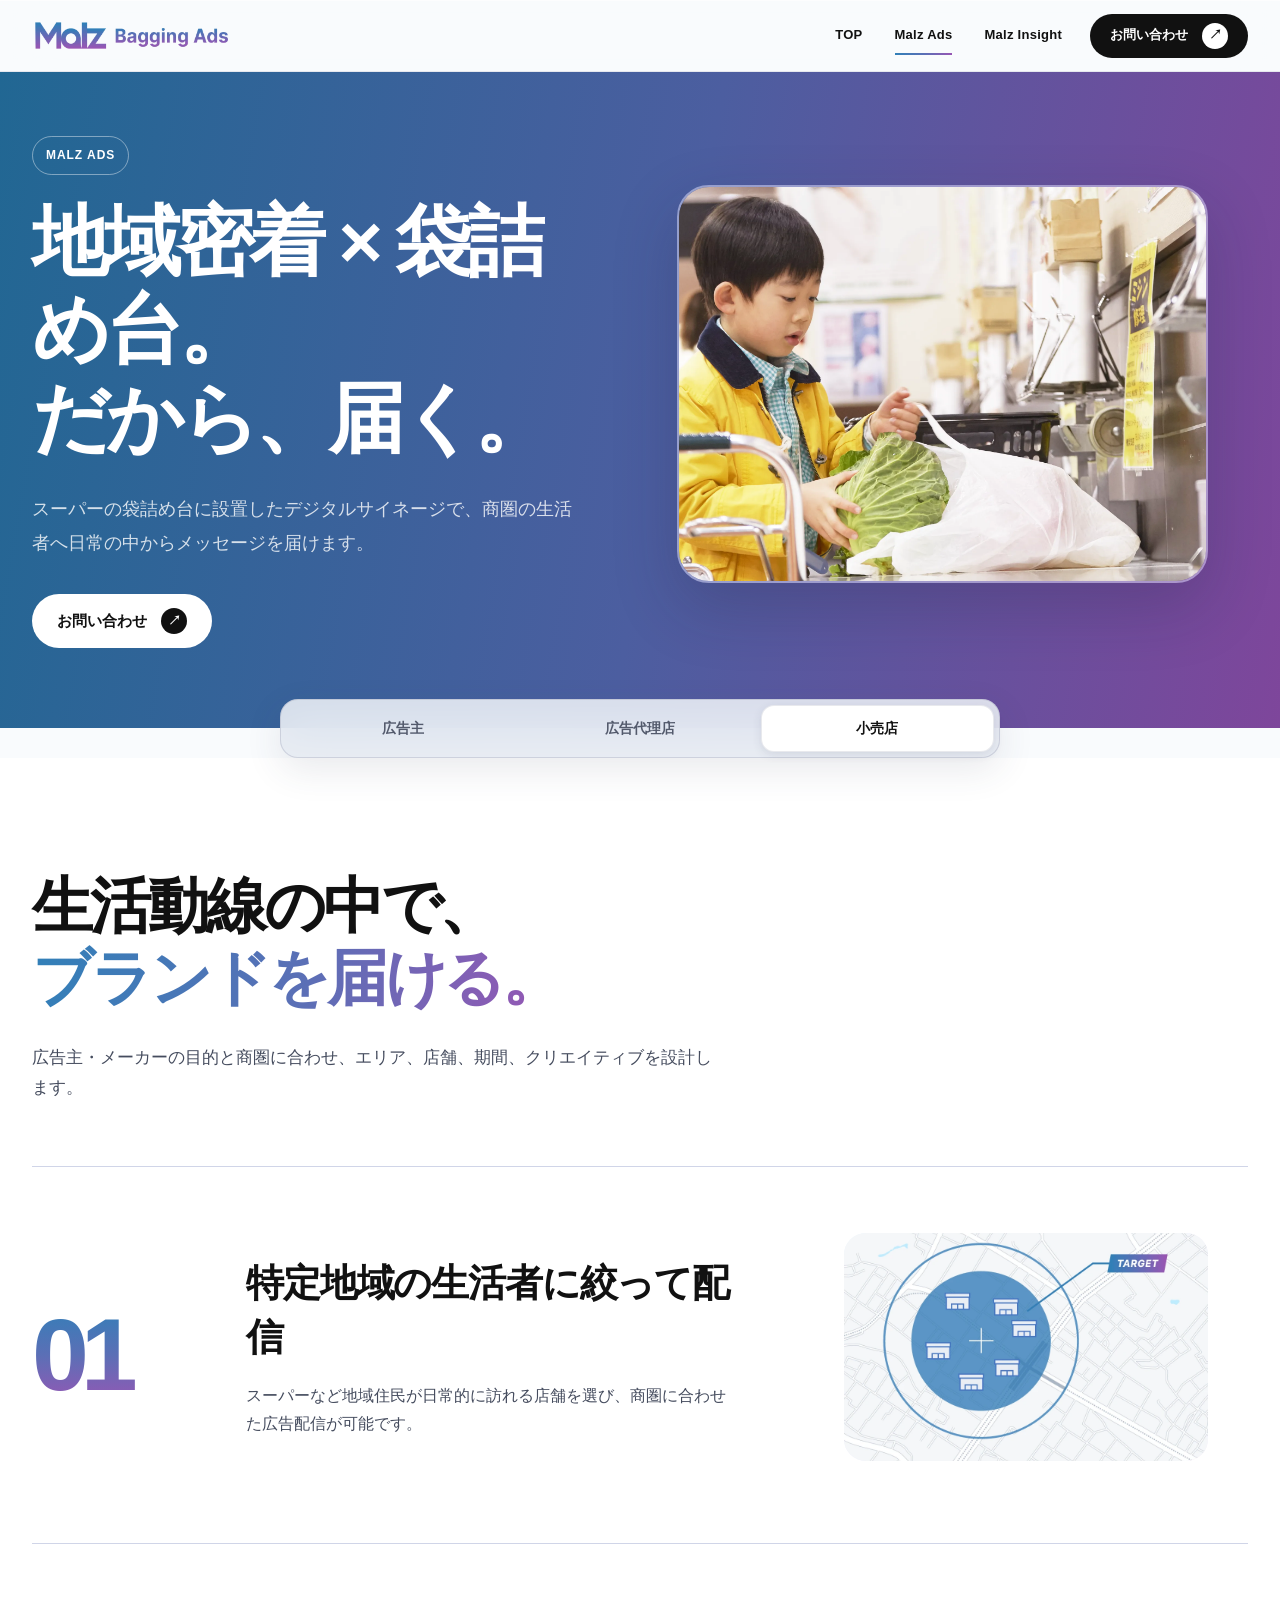
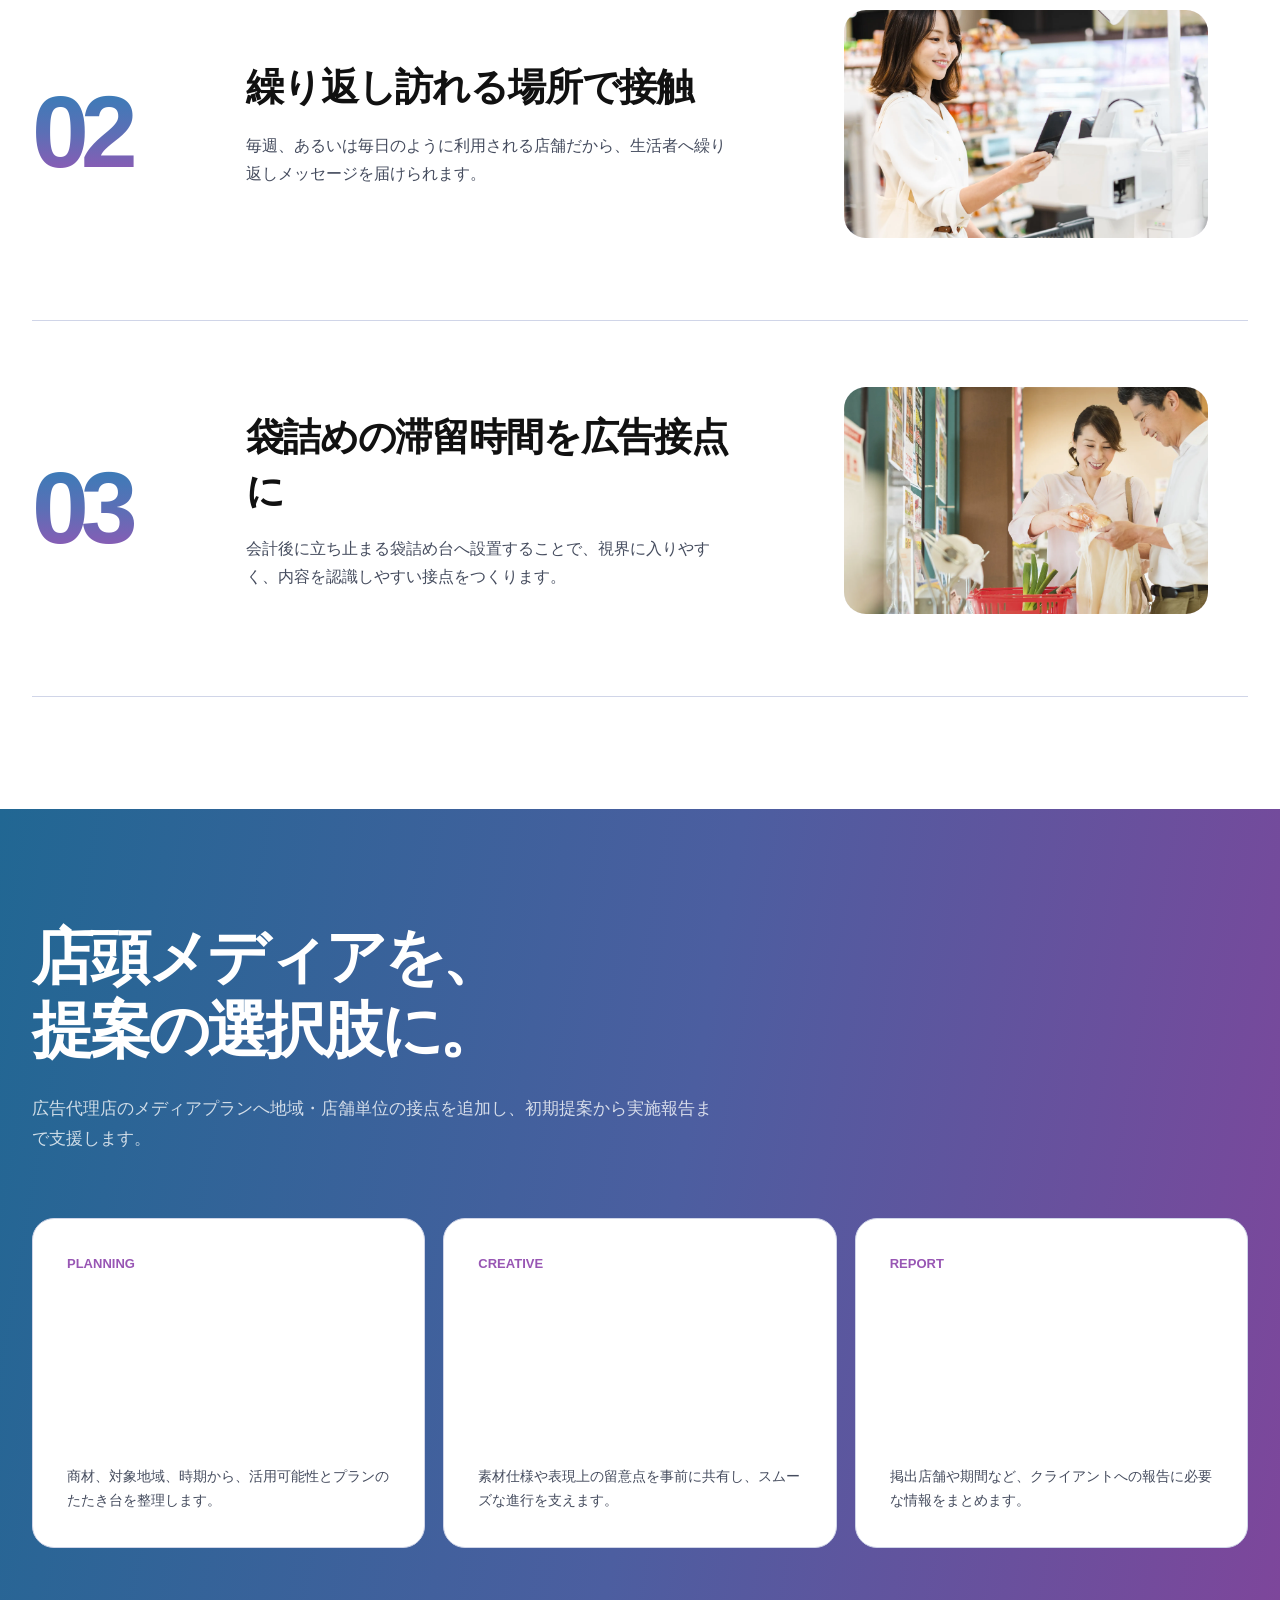
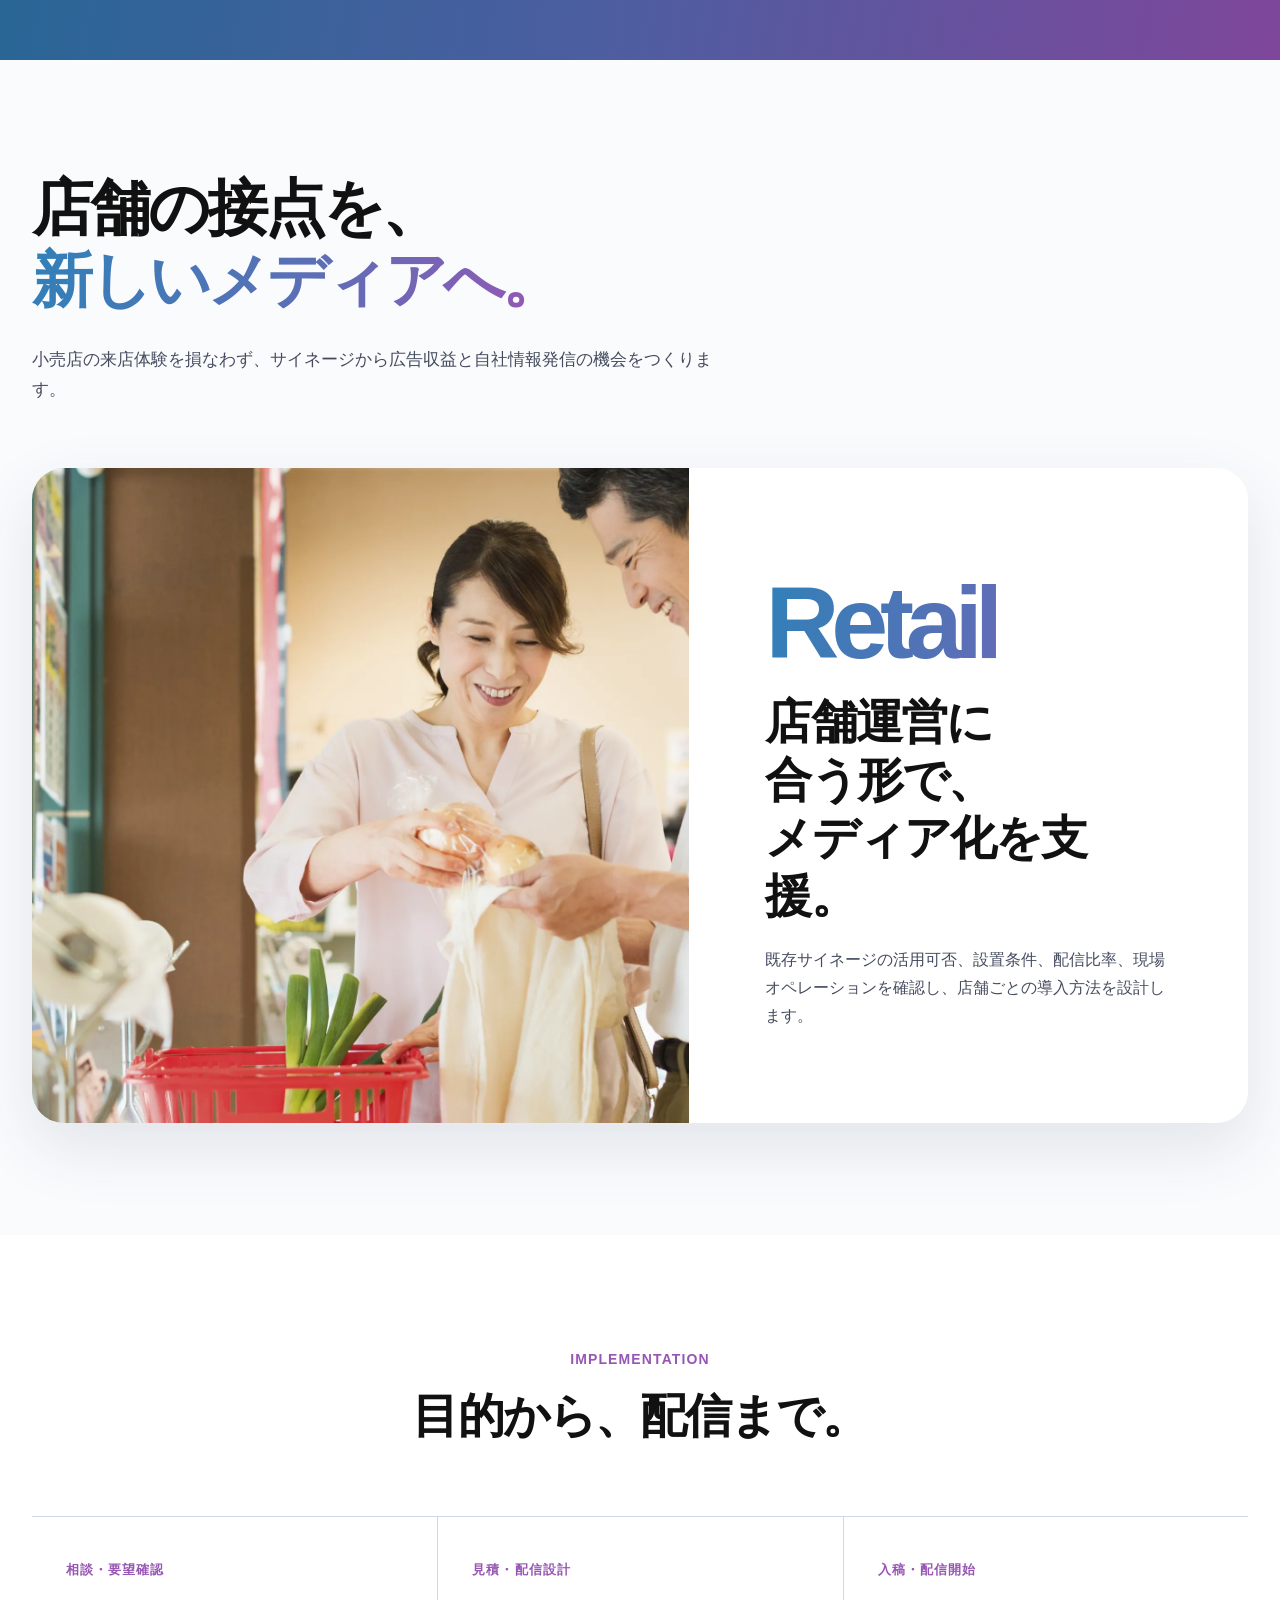
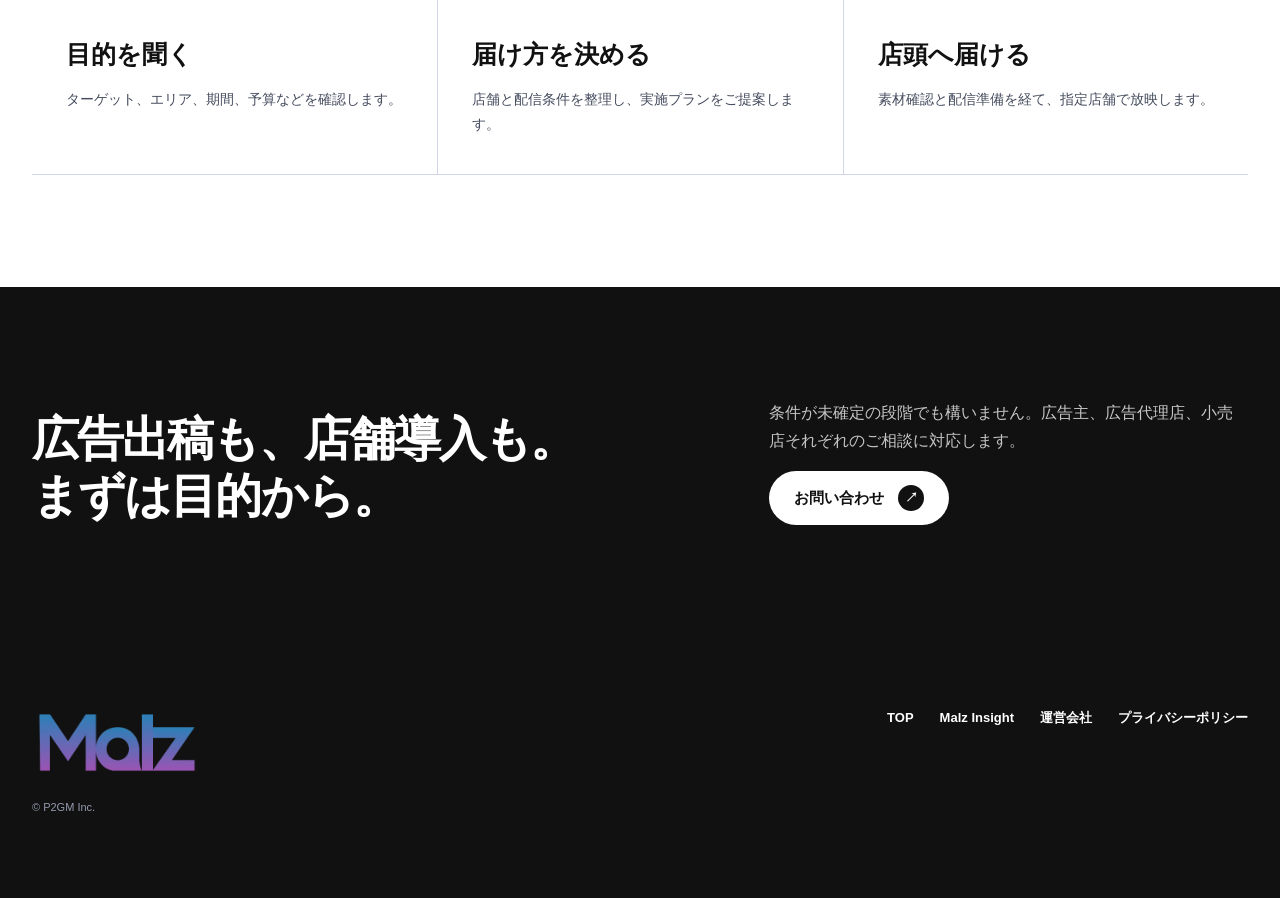
==== commit 6b21ef8d: "Refine responsive layout and navigation" ====
--- a/ads/index.html
+++ b/ads/index.html
@@ -12,7 +12,7 @@
 <body>
 <a class="skip" href="#main">本文へ移動</a>
 <header class="site-header">
-  <a class="brand" href="../" aria-label="Malz トップ"><img src="../assets/malz-logo.webp" alt="Malz Bagging Ads" width="680" height="112"></a>
+  <a class="brand brand-ads" href="../" aria-label="Malz トップ"><img src="../assets/malz-logo.webp" alt="Malz Bagging Ads" width="680" height="112"></a>
   <button class="menu-toggle" type="button" aria-expanded="false" aria-controls="global-nav">MENU</button>
   <nav class="global-nav" id="global-nav" aria-label="メインナビゲーション"><a href="../">TOP</a><a href="./" aria-current="page">Malz Ads</a><a href="../insight/">Malz Insight</a></nav>
   <a class="button button-dark header-cta" href="#contact">お問い合わせ</a>
@@ -21,7 +21,7 @@
   <section class="page-hero">
     <div class="shell page-hero-grid">
       <div><span class="page-hero-note">MALZ ADS</span><h1>地域密着 × 袋詰め台。<br>だから、届く。</h1><p class="lead">スーパーの袋詰め台に設置したデジタルサイネージで、商圏の生活者へ日常の中からメッセージを届けます。</p><a class="button button-white" href="#contact">お問い合わせ</a></div>
-      <figure class="page-hero-media"><img src="../assets/malz-store-family.webp" alt="スーパーの袋詰め台で商品を袋へ入れる子ども" width="2880" height="1446"></figure>
+      <figure class="page-hero-media media-family"><img src="../assets/malz-store-family.webp" alt="スーパーの袋詰め台で商品を袋へ入れる子ども" width="2880" height="1446"></figure>
     </div>
   </section>
 
@@ -32,8 +32,8 @@
       <div class="audience-heading reveal"><h2 class="display-lg">生活動線の中で、<br><span class="gradient-text">ブランドを届ける。</span></h2><p>広告主・メーカーの目的と商圏に合わせ、エリア、店舗、期間、クリエイティブを設計します。</p></div>
       <div class="feature-list">
         <article class="feature-row reveal"><strong class="feature-number">01</strong><div class="feature-copy"><h3>特定地域の生活者に絞って配信</h3><p>スーパーなど地域住民が日常的に訪れる店舗を選び、商圏に合わせた広告配信が可能です。</p></div><figure class="feature-visual"><img src="../assets/malz-area-map.webp" alt="複数店舗を含む地域ターゲティングのイメージ" width="960" height="690" loading="lazy"></figure></article>
-        <article class="feature-row reveal"><strong class="feature-number">02</strong><div class="feature-copy"><h3>繰り返し訪れる場所で接触</h3><p>毎週、あるいは毎日のように利用される店舗だから、生活者へ繰り返しメッセージを届けられます。</p></div><figure class="feature-visual"><img src="../assets/malz-store-checkout.webp" alt="スーパーで会計をする買い物客" width="2880" height="1446" loading="lazy"></figure></article>
-        <article class="feature-row reveal"><strong class="feature-number">03</strong><div class="feature-copy"><h3>袋詰めの滞留時間を広告接点に</h3><p>会計後に立ち止まる袋詰め台へ設置することで、視界に入りやすく、内容を認識しやすい接点をつくります。</p></div><figure class="feature-visual"><img src="../assets/malz-store-bagging.webp" alt="袋詰め台で買った商品を袋へ入れる生活者" width="2880" height="1446" loading="lazy"></figure></article>
+        <article class="feature-row reveal"><strong class="feature-number">02</strong><div class="feature-copy"><h3>繰り返し訪れる場所で接触</h3><p>毎週、あるいは毎日のように利用される店舗だから、生活者へ繰り返しメッセージを届けられます。</p></div><figure class="feature-visual media-checkout"><img src="../assets/malz-store-checkout.webp" alt="スーパーで会計をする買い物客" width="2880" height="1446" loading="lazy"></figure></article>
+        <article class="feature-row reveal"><strong class="feature-number">03</strong><div class="feature-copy"><h3>袋詰めの滞留時間を広告接点に</h3><p>会計後に立ち止まる袋詰め台へ設置することで、視界に入りやすく、内容を認識しやすい接点をつくります。</p></div><figure class="feature-visual media-bagging"><img src="../assets/malz-store-bagging.webp" alt="袋詰め台で買った商品を袋へ入れる生活者" width="2880" height="1446" loading="lazy"></figure></article>
       </div>
     </div>
   </section>
@@ -52,7 +52,7 @@
   <section class="section audience-section" id="retail">
     <div class="shell">
       <div class="audience-heading reveal"><h2 class="display-lg">店舗の接点を、<br><span class="gradient-text">新しいメディアへ。</span></h2><p>小売店の来店体験を損なわず、サイネージから広告収益と自社情報発信の機会をつくります。</p></div>
-      <div class="service-showcase reveal"><div class="service-showcase-media"><img src="../assets/malz-store-bagging.webp" alt="スーパーの袋詰め台を利用する買い物客" width="2880" height="1446" loading="lazy"></div><div class="service-showcase-body"><strong class="service-code gradient-text">Retail</strong><h3 class="display-md">店舗運営に合う形で、<br>メディア化を支援。</h3><p>既存サイネージの活用可否、設置条件、配信比率、現場オペレーションを確認し、店舗ごとの導入方法を設計します。</p></div></div>
+      <div class="service-showcase reveal"><div class="service-showcase-media media-bagging"><img src="../assets/malz-store-bagging.webp" alt="スーパーの袋詰め台を利用する買い物客" width="2880" height="1446" loading="lazy"></div><div class="service-showcase-body"><strong class="service-code gradient-text">Retail</strong><h3 class="display-md">店舗運営に合う形で、<br>メディア化を支援。</h3><p>既存サイネージの活用可否、設置条件、配信比率、現場オペレーションを確認し、店舗ごとの導入方法を設計します。</p></div></div>
     </div>
   </section>
 
--- a/styles.css
+++ b/styles.css
@@ -21,19 +21,20 @@
   --gradient-deep:linear-gradient(100deg,#216793 0%,#4c5ea0 52%,#7e469b 100%);
   --gradient-vertical:linear-gradient(180deg,var(--malz-blue) 0%,var(--malz-indigo) 50%,var(--malz-purple) 100%);
   --gradient-soft:linear-gradient(135deg,#edf7ff 0%,#f2f1ff 52%,#f8effb 100%);
-  --font-sans:Inter,"Helvetica Neue",Arial,"Noto Sans JP","Hiragino Kaku Gothic ProN","Yu Gothic",Meiryo,sans-serif;
+  --font-sans:-apple-system,BlinkMacSystemFont,"SF Pro Text","Helvetica Neue","Noto Sans JP","Hiragino Kaku Gothic ProN","Yu Gothic",Meiryo,sans-serif;
   --max:1280px;
   --reading:740px;
-  --header:92px;
-  --radius-lg:40px;
-  --radius-md:28px;
-  --shadow:0 28px 80px rgba(69,76,94,.14);
+  --header:72px;
+  --radius-lg:32px;
+  --radius-md:22px;
+  --radius-control:14px;
+  --shadow:0 24px 64px rgba(54,62,87,.12);
 }
 *{box-sizing:border-box}
 html{scroll-behavior:smooth;scroll-padding-top:150px}
 body{margin:0;background:var(--malz-surface);color:var(--malz-ink);font-family:var(--font-sans);line-height:1.75;-webkit-font-smoothing:antialiased;overflow-x:hidden}
 body.menu-open{overflow:hidden}
-img{display:block;max-width:100%}
+img{display:block;max-width:100%;height:auto}
 a{color:inherit}
 button,input,select,textarea{font:inherit}
 button{color:inherit}
@@ -43,7 +44,7 @@
 .shell{width:min(calc(100% - 64px),var(--max));margin-inline:auto}
 .narrow{width:min(calc(100% - 64px),var(--reading));margin-inline:auto}
 .gradient-text{background:var(--gradient);-webkit-background-clip:text;background-clip:text;color:transparent}
-.section{padding-block:140px;position:relative}
+.section{padding-block:112px;position:relative}
 .section-white{background:#fff}
 .section-soft{background:var(--malz-surface-2)}
 .section-gradient{background:var(--gradient-deep);color:#fff}
@@ -53,44 +54,45 @@
 .section-intro.center{text-align:center;margin-inline:auto}
 .section-label{display:block;margin-bottom:15px;color:var(--malz-purple);font-size:14px;font-weight:700;letter-spacing:.08em;text-transform:uppercase}
 .section-gradient .section-label,.section-dark .section-label{color:var(--malz-lilac)}
-.display-xl{margin-bottom:28px;font-size:clamp(48px,7vw,104px);font-weight:700;letter-spacing:-.06em;line-height:1.08}
-.display-lg{margin-bottom:28px;font-size:clamp(40px,5.2vw,76px);font-weight:700;letter-spacing:-.055em;line-height:1.16}
-.display-md{margin-bottom:22px;font-size:clamp(34px,4vw,58px);font-weight:700;letter-spacing:-.045em;line-height:1.2}
+.display-xl{margin-bottom:28px;font-size:clamp(46px,6.2vw,88px);font-weight:700;letter-spacing:-.055em;line-height:1.1;text-wrap:balance}
+.display-lg{margin-bottom:28px;font-size:clamp(38px,4.8vw,68px);font-weight:700;letter-spacing:-.05em;line-height:1.18;text-wrap:balance}
+.display-md{margin-bottom:22px;font-size:clamp(32px,3.7vw,52px);font-weight:700;letter-spacing:-.04em;line-height:1.22;text-wrap:balance}
 .lead{max-width:650px;margin-bottom:34px;color:var(--malz-body);font-size:18px;line-height:1.9}
 .section-gradient .lead,.section-dark .lead{color:rgba(255,255,255,.78)}
 .micro{color:var(--malz-muted);font-size:12px}
 
 /* Header */
-.site-header{height:var(--header);display:flex;align-items:center;gap:30px;padding-inline:max(32px,calc((100vw - var(--max))/2));position:sticky;top:0;z-index:50;background:rgba(249,251,253,.92);border-bottom:1px solid rgba(149,154,174,.22);backdrop-filter:blur(22px)}
+.site-header{height:var(--header);display:flex;align-items:center;gap:28px;padding-inline:max(32px,calc((100vw - var(--max))/2));position:sticky;top:0;z-index:50;background:rgba(249,251,253,.88);border-bottom:1px solid rgba(149,154,174,.2);box-shadow:0 1px 0 rgba(255,255,255,.7) inset;backdrop-filter:blur(24px) saturate(150%)}
 .brand{display:block;flex:none;text-decoration:none}
-.brand img{width:188px;height:auto}
+.brand img{width:128px;height:auto}
+.brand-ads img{width:196px}
 .global-nav{display:flex;align-items:center;gap:32px;margin-left:auto}
-.global-nav a{position:relative;padding-block:12px;text-decoration:none;font-size:13px;font-weight:700;letter-spacing:.03em;white-space:nowrap}
+.global-nav a{position:relative;padding-block:12px;text-decoration:none;font-size:13px;font-weight:650;letter-spacing:.02em;white-space:nowrap}
 .global-nav a:after{content:"";position:absolute;left:0;bottom:4px;width:100%;height:2px;background:var(--gradient);transform:scaleX(0);transform-origin:right;transition:transform .3s}
 .global-nav a:hover:after,.global-nav a[aria-current="page"]:after{transform:scaleX(1);transform-origin:left}
-.menu-toggle{display:none;margin-left:auto;padding:10px 16px;border:1px solid var(--malz-line);border-radius:99px;background:#fff;font-size:12px;font-weight:700}
+.menu-toggle{display:none;margin-left:auto;min-width:64px;min-height:44px;padding:10px 16px;border:1px solid var(--malz-line);border-radius:var(--radius-control);background:#fff;font-size:12px;font-weight:700}
 
 /* Buttons */
-.button{position:relative;display:inline-flex;align-items:center;justify-content:center;gap:16px;min-width:190px;min-height:60px;padding:12px 28px;border:0;border-radius:999px;text-decoration:none;font-size:15px;font-weight:700;white-space:nowrap;overflow:hidden;transition:transform .25s,box-shadow .25s,background-color .25s}
+.button{position:relative;display:inline-flex;align-items:center;justify-content:center;gap:14px;min-width:180px;min-height:54px;padding:11px 24px;border:0;border-radius:999px;text-decoration:none;font-size:15px;font-weight:700;white-space:nowrap;overflow:hidden;transition:transform .22s cubic-bezier(.2,.8,.2,1),box-shadow .22s,background-color .22s}
 .button:after{content:"↗";display:grid;place-items:center;width:26px;height:26px;border-radius:50%;font-size:13px}
-.button:hover{transform:translateY(-3px);box-shadow:0 16px 34px rgba(69,76,94,.2)}
+.button:hover{transform:translateY(-2px);box-shadow:0 12px 28px rgba(69,76,94,.18)}
 .button:active{transform:translateY(0) scale(.98)}
 .button-dark{background:#111;color:#fff}.button-dark:after{background:#fff;color:#111}
 .button-gradient{background:var(--gradient-deep);color:#fff;border:2px solid var(--malz-lilac)}.button-gradient:after{background:#fff;color:var(--malz-purple)}
 .button-white{background:#fff;color:#111}.button-white:after{background:#111;color:#fff}
 .button-outline{border:1px solid var(--malz-line);background:#fff;color:#111}.button-outline:after{background:var(--gradient);color:#fff}
-.header-cta{min-width:160px;min-height:50px;padding:8px 22px;font-size:13px}
+.header-cta{min-width:148px;min-height:44px;padding:8px 20px;font-size:13px}
 
 /* Home hero */
 .home-hero{min-height:calc(100dvh - var(--header));position:relative;display:grid;place-items:center;overflow:hidden;background:#1f1f25;color:#fff}
 .home-hero-media{position:absolute;inset:0}
 .home-hero-media img{width:100%;height:100%;object-fit:cover;animation:heroZoom 14s ease-out both}
 .home-hero-media:after{content:"";position:absolute;inset:0;background:linear-gradient(180deg,rgba(17,17,17,.35),rgba(31,31,37,.48))}
-.home-hero-content{position:relative;z-index:2;text-align:center;padding:70px 24px;max-width:1100px}
+.home-hero-content{position:relative;z-index:2;text-align:center;padding:48px 24px;max-width:1040px}
 .hero-overline{margin-bottom:24px;font-size:15px;font-weight:700;letter-spacing:.12em;text-transform:uppercase}
-.home-hero h1{margin-bottom:38px;font-size:clamp(43px,6.7vw,92px);font-weight:700;letter-spacing:-.05em;line-height:1.23}
+.home-hero h1{margin-bottom:32px;font-size:clamp(42px,5.8vw,78px);font-weight:700;letter-spacing:-.048em;line-height:1.2;text-wrap:balance}
 .home-hero-actions{display:flex;justify-content:center;gap:14px;flex-wrap:wrap}
-.hero-service-button{min-width:min(360px,42vw);min-height:92px;padding-inline:40px;background:var(--gradient);border:3px solid rgba(229,229,255,.85);color:#fff;font-size:20px}
+.hero-service-button{min-width:min(330px,42vw);min-height:72px;padding-inline:34px;background:var(--gradient);border:2px solid rgba(229,229,255,.82);color:#fff;font-size:18px}
 .hero-service-button.secondary{background:rgba(17,17,17,.38);backdrop-filter:blur(15px)}
 .hero-service-button:after{background:#fff;color:var(--malz-purple)}
 @keyframes heroZoom{from{transform:scale(1.03)}to{transform:scale(1.1)}}
@@ -99,12 +101,16 @@
 .manifesto{text-align:center}
 .manifesto .display-lg{max-width:980px;margin-inline:auto}
 .manifesto .lead{margin-inline:auto}
-.service-showcase{display:grid;grid-template-columns:1.08fr .92fr;min-height:660px;border-radius:var(--radius-lg);overflow:hidden;box-shadow:var(--shadow)}
+.service-showcase{display:grid;grid-template-columns:1.08fr .92fr;min-height:590px;border-radius:var(--radius-lg);overflow:hidden;box-shadow:var(--shadow)}
 .service-showcase+.service-showcase{margin-top:44px}
 .service-showcase.reverse{grid-template-columns:.92fr 1.08fr}
 .service-showcase.reverse .service-showcase-media{order:2}
-.service-showcase-media{min-height:580px;position:relative;overflow:hidden}
+.service-showcase-media{min-width:0;min-height:0;position:relative;overflow:hidden;background:#e5e8ee}
 .service-showcase-media img{width:100%;height:100%;object-fit:cover;transition:transform .8s}
+.media-bagging img{object-position:67% center}
+.media-checkout img{object-position:38% center}
+.media-family img{object-position:38% center}
+.media-survey img{object-position:38% center}
 .service-showcase:hover .service-showcase-media img{transform:scale(1.035)}
 .service-showcase-body{display:flex;flex-direction:column;justify-content:center;padding:clamp(42px,6vw,86px);background:#fff}
 .service-showcase-body.gradient-panel{background:var(--gradient-deep);color:#fff}
@@ -117,18 +123,21 @@
 .touchpoint{padding:34px;text-align:center}.touchpoint small{color:var(--malz-purple);font-weight:700}.touchpoint strong{display:block;margin-top:5px;font-size:20px}.touchpoint-arrow{color:var(--malz-muted);font-size:24px}
 
 /* Page hero */
-.page-hero{padding-block:72px 100px;background:var(--gradient-deep);color:#fff;overflow:hidden}
-.page-hero-grid{display:grid;grid-template-columns:.92fr 1.08fr;gap:72px;align-items:center}
+.page-hero{padding-block:64px 80px;background:var(--gradient-deep);color:#fff;overflow:hidden}
+.page-hero-grid{display:grid;grid-template-columns:.94fr 1.06fr;gap:clamp(42px,5vw,72px);align-items:center}
 .page-hero h1{margin-bottom:30px;font-size:clamp(46px,6vw,84px);font-weight:700;letter-spacing:-.06em;line-height:1.15}
 .page-hero .lead{color:rgba(255,255,255,.8)}
-.page-hero-media{min-height:580px;border-radius:160px 32px 160px 32px;overflow:hidden;border:4px solid rgba(229,229,255,.5);box-shadow:0 30px 80px rgba(29,31,61,.25)}
+.page-hero-media{min-width:0;aspect-ratio:4/3;border-radius:var(--radius-lg);overflow:hidden;border:2px solid rgba(229,229,255,.48);box-shadow:0 24px 64px rgba(29,31,61,.22)}
 .page-hero-media img{width:100%;height:100%;object-fit:cover}
+.page-hero-media.media-family img{object-position:37% center}
 .page-hero-note{display:inline-block;margin-bottom:22px;padding:8px 13px;border:1px solid rgba(255,255,255,.42);border-radius:99px;font-size:12px;font-weight:700;letter-spacing:.08em}
 
 /* In-page nav */
-.audience-tabs{display:flex;gap:8px;position:sticky;top:calc(var(--header) + 14px);z-index:30;margin-top:-34px;padding:9px;background:rgba(255,255,255,.94);border:1px solid var(--malz-line);border-radius:999px;box-shadow:0 16px 50px rgba(69,76,94,.1);backdrop-filter:blur(18px)}
-.audience-tabs a{flex:1;padding:14px 20px;border-radius:999px;text-align:center;text-decoration:none;font-size:14px;font-weight:700;transition:.25s}
-.audience-tabs a:hover,.audience-tabs a.active{background:var(--gradient-deep);color:#fff}
+.audience-tabs{display:flex;gap:4px;position:sticky;top:calc(var(--header) + 12px);z-index:30;width:min(calc(100% - 64px),720px);margin:-29px auto 0;padding:5px;background:rgba(231,235,242,.9);border:1px solid rgba(149,154,174,.32);border-radius:18px;box-shadow:0 12px 36px rgba(54,62,87,.11);backdrop-filter:blur(22px) saturate(140%)}
+.audience-tabs a{flex:1;display:grid;place-items:center;min-height:46px;padding:10px 18px;border:1px solid transparent;border-radius:13px;color:#535a6c;text-align:center;text-decoration:none;font-size:14px;font-weight:650;white-space:nowrap;transition:color .2s,background-color .2s,box-shadow .2s,transform .2s}
+.audience-tabs a:hover{color:var(--malz-ink);background:rgba(255,255,255,.55)}
+.audience-tabs a.active{border-color:rgba(149,154,174,.22);background:#fff;color:var(--malz-ink);box-shadow:0 3px 10px rgba(54,62,87,.12),0 1px 0 #fff inset;font-weight:750}
+.audience-tabs a:active{transform:scale(.985)}
 .audience-section{scroll-margin-top:170px}
 
 /* Feature layouts */
@@ -139,8 +148,10 @@
 .feature-copy p{color:var(--malz-body)}
 .feature-visual{aspect-ratio:16/10;border-radius:var(--radius-md);overflow:hidden;background:var(--gradient-soft)}
 .feature-visual img{width:100%;height:100%;object-fit:cover}
-.audience-heading{display:grid;grid-template-columns:1fr .75fr;gap:80px;align-items:end;margin-bottom:72px}
-.audience-heading>p{margin:0 0 8px;color:var(--malz-body);font-size:17px}
+.feature-visual.media-bagging img{object-position:67% center}
+.feature-visual.media-checkout img{object-position:38% center}
+.audience-heading{max-width:940px;margin-bottom:64px}
+.audience-heading>p{max-width:680px;margin:0;color:var(--malz-body);font-size:17px}
 .section-gradient .audience-heading>p{color:rgba(255,255,255,.78)}
 .benefit-grid{display:grid;grid-template-columns:repeat(3,1fr);gap:18px}
 .benefit{min-height:330px;padding:34px;border-radius:var(--radius-md);background:#fff;border:1px solid var(--malz-line);display:flex;flex-direction:column}
@@ -159,9 +170,8 @@
 .insight-hero .page-hero-note{border-color:var(--malz-line);color:var(--malz-purple)}
 .insight-hero .lead{color:var(--malz-body)}
 .insight-hero .page-hero-media{border-color:#fff;box-shadow:var(--shadow)}
-.insight-hero .page-hero-media:after{content:"ANSWER / REWARD / INSIGHT";position:absolute;right:24px;bottom:24px;padding:10px 16px;border-radius:99px;background:rgba(255,255,255,.9);color:var(--malz-purple);font-size:11px;font-weight:700;letter-spacing:.08em}
 .insight-hero .page-hero-media{position:relative}
-.insight-hero .page-hero-media img{object-position:left center}
+.insight-hero .page-hero-media img{object-position:38% center}
 .insight-sequence{display:grid;grid-template-columns:repeat(3,1fr);margin-top:70px}
 .insight-point{padding:34px;border-top:1px solid var(--malz-line)}.insight-point+.insight-point{border-left:1px solid var(--malz-line)}
 .insight-point small{color:var(--malz-purple);font-weight:700}.insight-point strong{display:block;margin:38px 0 9px;font-size:21px}.insight-point p{margin:0;color:var(--malz-body);font-size:14px}
@@ -200,27 +210,28 @@
 .reveal{opacity:0;transform:translateY(32px);transition:opacity .8s ease,transform .8s cubic-bezier(.2,.75,.2,1)}.reveal.is-visible{opacity:1;transform:none}
 
 @media(max-width:1050px){
-  :root{--header:74px}
-  .site-header{padding-inline:24px}.brand img{width:150px}.header-cta{display:none}.menu-toggle{display:block}
+  .site-header{padding-inline:24px}.brand img{width:118px}.brand-ads img{width:180px}.header-cta{display:none}.menu-toggle{display:block}
   .global-nav{display:none;position:fixed;inset:var(--header) 16px auto;padding:20px;border:1px solid var(--malz-line);border-radius:var(--radius-md);background:#fff;box-shadow:var(--shadow);flex-direction:column;align-items:stretch;gap:0}.global-nav.open{display:flex}.global-nav a{padding:14px}
-  .page-hero-grid{grid-template-columns:1fr;gap:45px}.page-hero-media{min-height:500px}
-  .service-showcase,.service-showcase.reverse{grid-template-columns:1fr}.service-showcase.reverse .service-showcase-media{order:0}.service-showcase-media{min-height:460px}
+  .page-hero-grid{grid-template-columns:1fr;gap:42px}.page-hero-media{width:min(100%,760px);aspect-ratio:16/10}
+  .service-showcase,.service-showcase.reverse{grid-template-columns:1fr}.service-showcase.reverse .service-showcase-media{order:0}.service-showcase-media{aspect-ratio:16/10}
   .feature-row{grid-template-columns:110px 1fr;gap:38px}.feature-visual{grid-column:2/3}
-  .audience-heading{grid-template-columns:1fr;gap:20px}.waitlist-grid{grid-template-columns:1fr;gap:50px}
+  .waitlist-grid{grid-template-columns:1fr;gap:50px}
 }
 @media(max-width:700px){
-  .shell,.narrow{width:min(calc(100% - 32px),var(--max))}.section{padding-block:88px}
+  .shell,.narrow{width:min(calc(100% - 32px),var(--max))}.section{padding-block:80px}
   .display-xl{font-size:47px}.display-lg{font-size:42px}.display-md{font-size:36px}.lead{font-size:16px}
-  .home-hero{min-height:calc(100dvh - var(--header))}.home-hero h1{font-size:42px}.hero-overline{font-size:11px}.home-hero-actions{display:grid}.hero-service-button{min-width:0;width:min(100%,360px);min-height:72px;font-size:16px}
-  .section-intro{margin-bottom:44px}.service-showcase{min-height:0;border-radius:var(--radius-md)}.service-showcase-media{min-height:360px}.service-showcase-body{padding:34px}.service-code{font-size:70px;margin-block:34px}.service-showcase .button{width:100%}
+  .home-hero{min-height:calc(100dvh - var(--header))}.home-hero-content{padding-block:36px}.home-hero h1{font-size:clamp(35px,10.5vw,44px);line-height:1.24}.hero-overline{margin-bottom:18px;font-size:11px}.home-hero-actions{display:grid}.hero-service-button{min-width:0;width:min(100%,360px);min-height:58px;font-size:16px}
+  .home-hero-media img{object-position:68% center}
+  .section-intro{margin-bottom:44px}.service-showcase{min-height:0;border-radius:var(--radius-md)}.service-showcase-media{aspect-ratio:4/3}.service-showcase-body{padding:32px}.service-code{font-size:70px;margin-block:34px}.service-showcase .button{width:100%}
   .touchpoint-strip{grid-template-columns:1fr;margin-top:50px}.touchpoint{padding:24px}.touchpoint-arrow{transform:rotate(90deg);text-align:center}
-  .page-hero{padding-block:54px 80px}.page-hero h1{font-size:45px}.page-hero-media{min-height:390px;border-radius:90px 24px 90px 24px}
-  .audience-tabs{top:calc(var(--header) + 8px);margin-top:-25px;overflow-x:auto;border-radius:20px}.audience-tabs a{min-width:max-content;padding:12px 18px}.audience-section{scroll-margin-top:145px}
+  .page-hero{padding-block:48px 64px}.page-hero h1{font-size:clamp(38px,11vw,47px)}.page-hero-media{aspect-ratio:4/3;border-radius:var(--radius-md)}
+  .page-hero-media.media-family img{object-position:32% center}
+  .audience-tabs{top:calc(var(--header) + 8px);width:calc(100% - 32px);margin-top:-25px;padding:4px;border-radius:16px}.audience-tabs a{min-width:0;min-height:44px;padding:8px 6px;border-radius:11px;font-size:13px}.audience-section{scroll-margin-top:145px}
   .feature-row{grid-template-columns:1fr;gap:24px;padding-block:45px}.feature-number{font-size:70px}.feature-visual{grid-column:auto}.benefit-grid,.process,.insight-sequence,.comparison,.use-grid,.cta-band{grid-template-columns:1fr}
   .benefit{min-height:270px}.process-step{min-height:0;padding:30px 0}.process-step+.process-step{border-left:0;border-top:1px solid var(--malz-line)}.process-step h3{margin-top:28px}
   .insight-point{padding:28px 0}.insight-point+.insight-point{border-left:0}.comparison{border-radius:var(--radius-md)}.use-case,.use-case:nth-child(3),.use-case:nth-child(4){grid-column:auto;min-height:270px}
   .cta-band{gap:34px}.cta-band .button{width:100%}.waitlist-form{grid-template-columns:1fr;padding:28px}.field{grid-column:1/-1}
-  .footer-grid{grid-template-columns:1fr}.footer-nav{justify-content:flex-start}
+  .footer-grid{grid-template-columns:1fr}.footer-nav{display:grid;grid-template-columns:1fr 1fr;justify-content:start;gap:18px 24px}
 }
 @media(prefers-reduced-motion:reduce){html{scroll-behavior:auto}*,*:before,*:after{animation:none!important;transition:none!important}.reveal{opacity:1;transform:none}}
 @media(prefers-reduced-transparency:reduce){.site-header,.global-nav,.audience-tabs{background:var(--malz-surface);backdrop-filter:none}.hero-service-button.secondary{background:#111;backdrop-filter:none}}
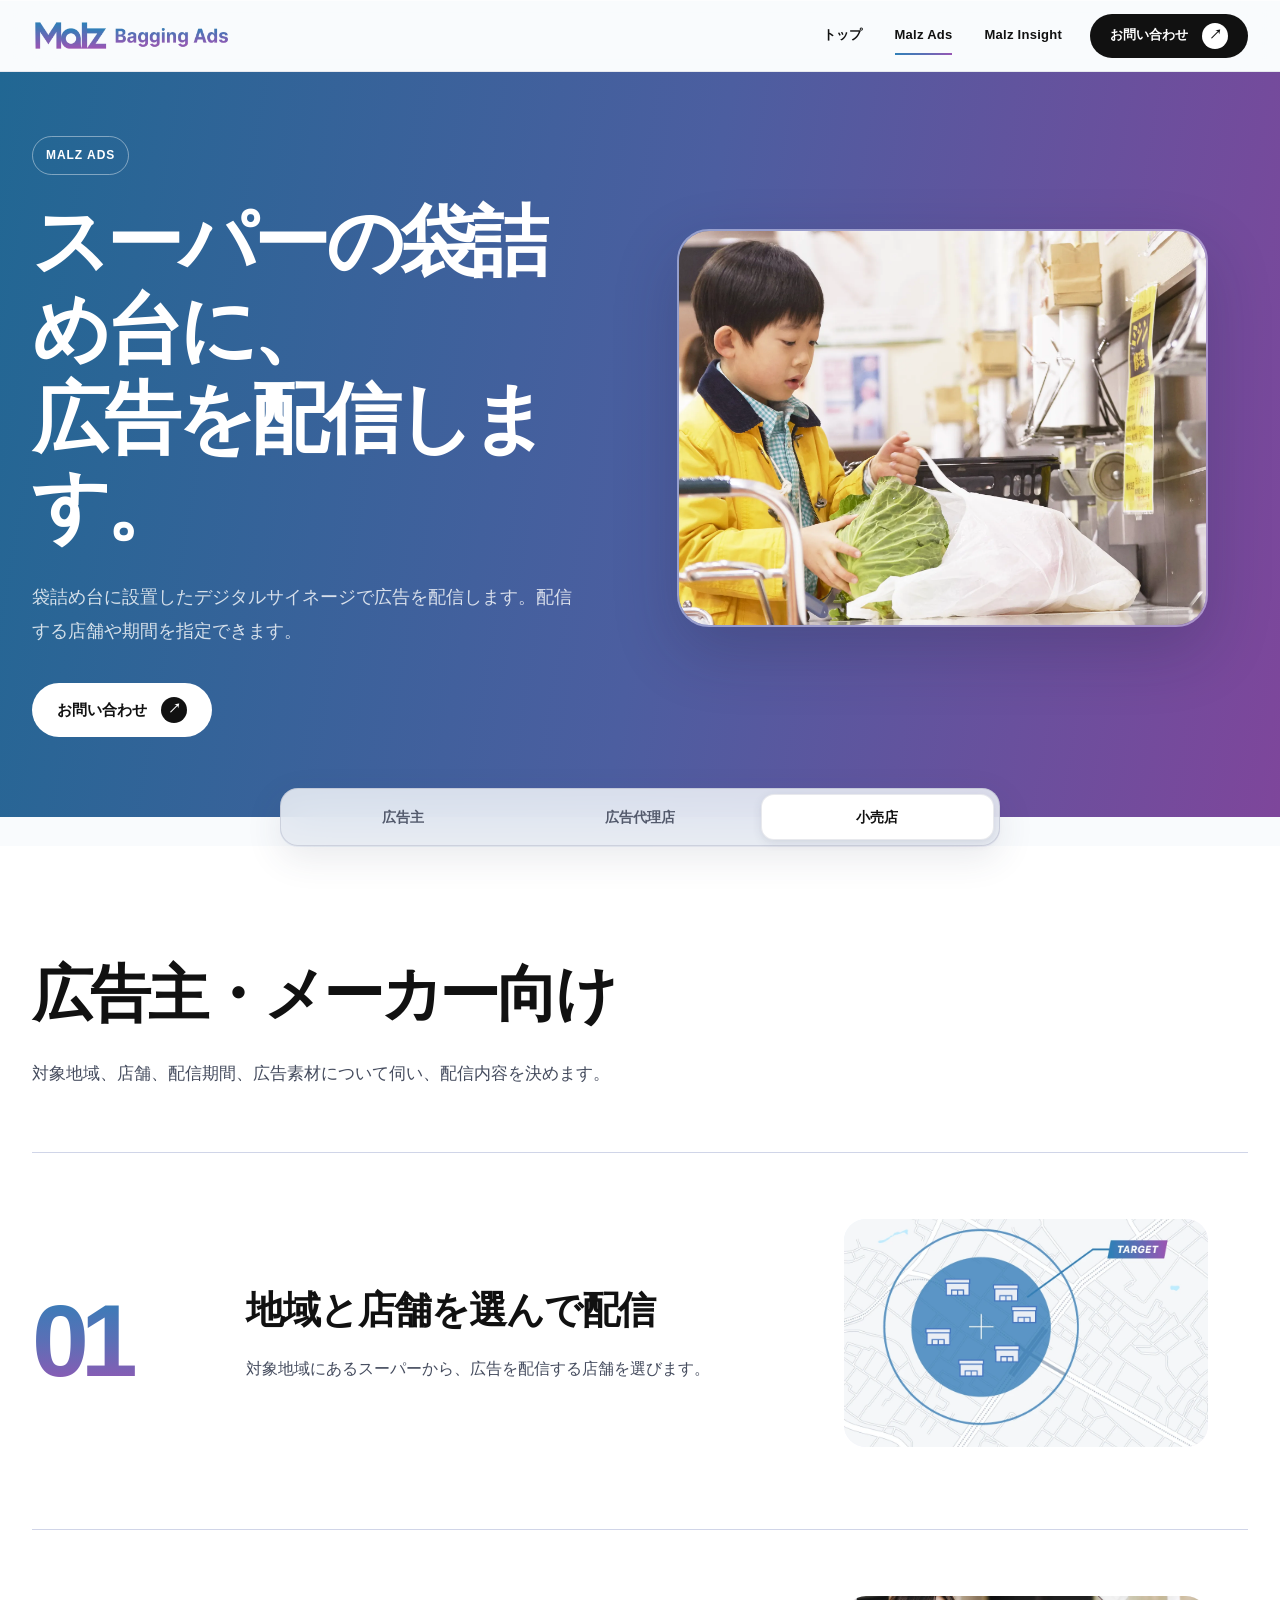
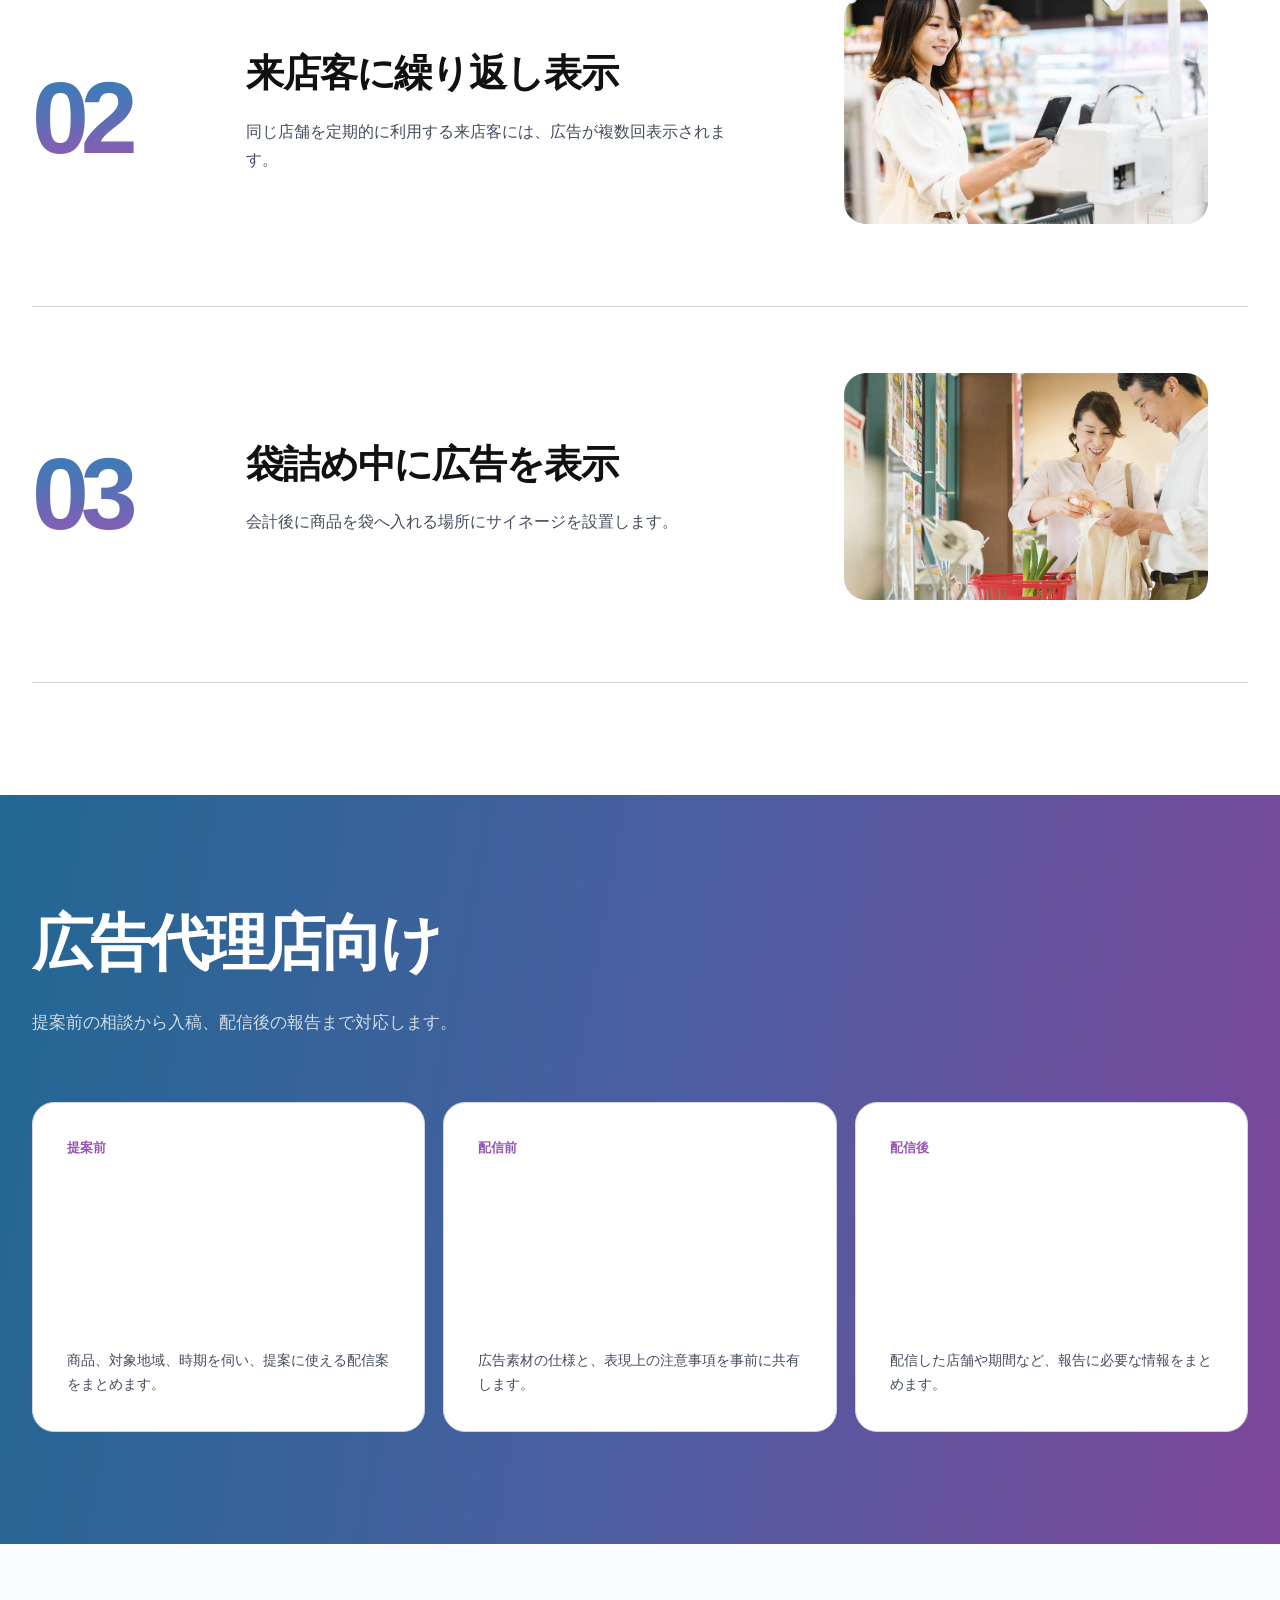
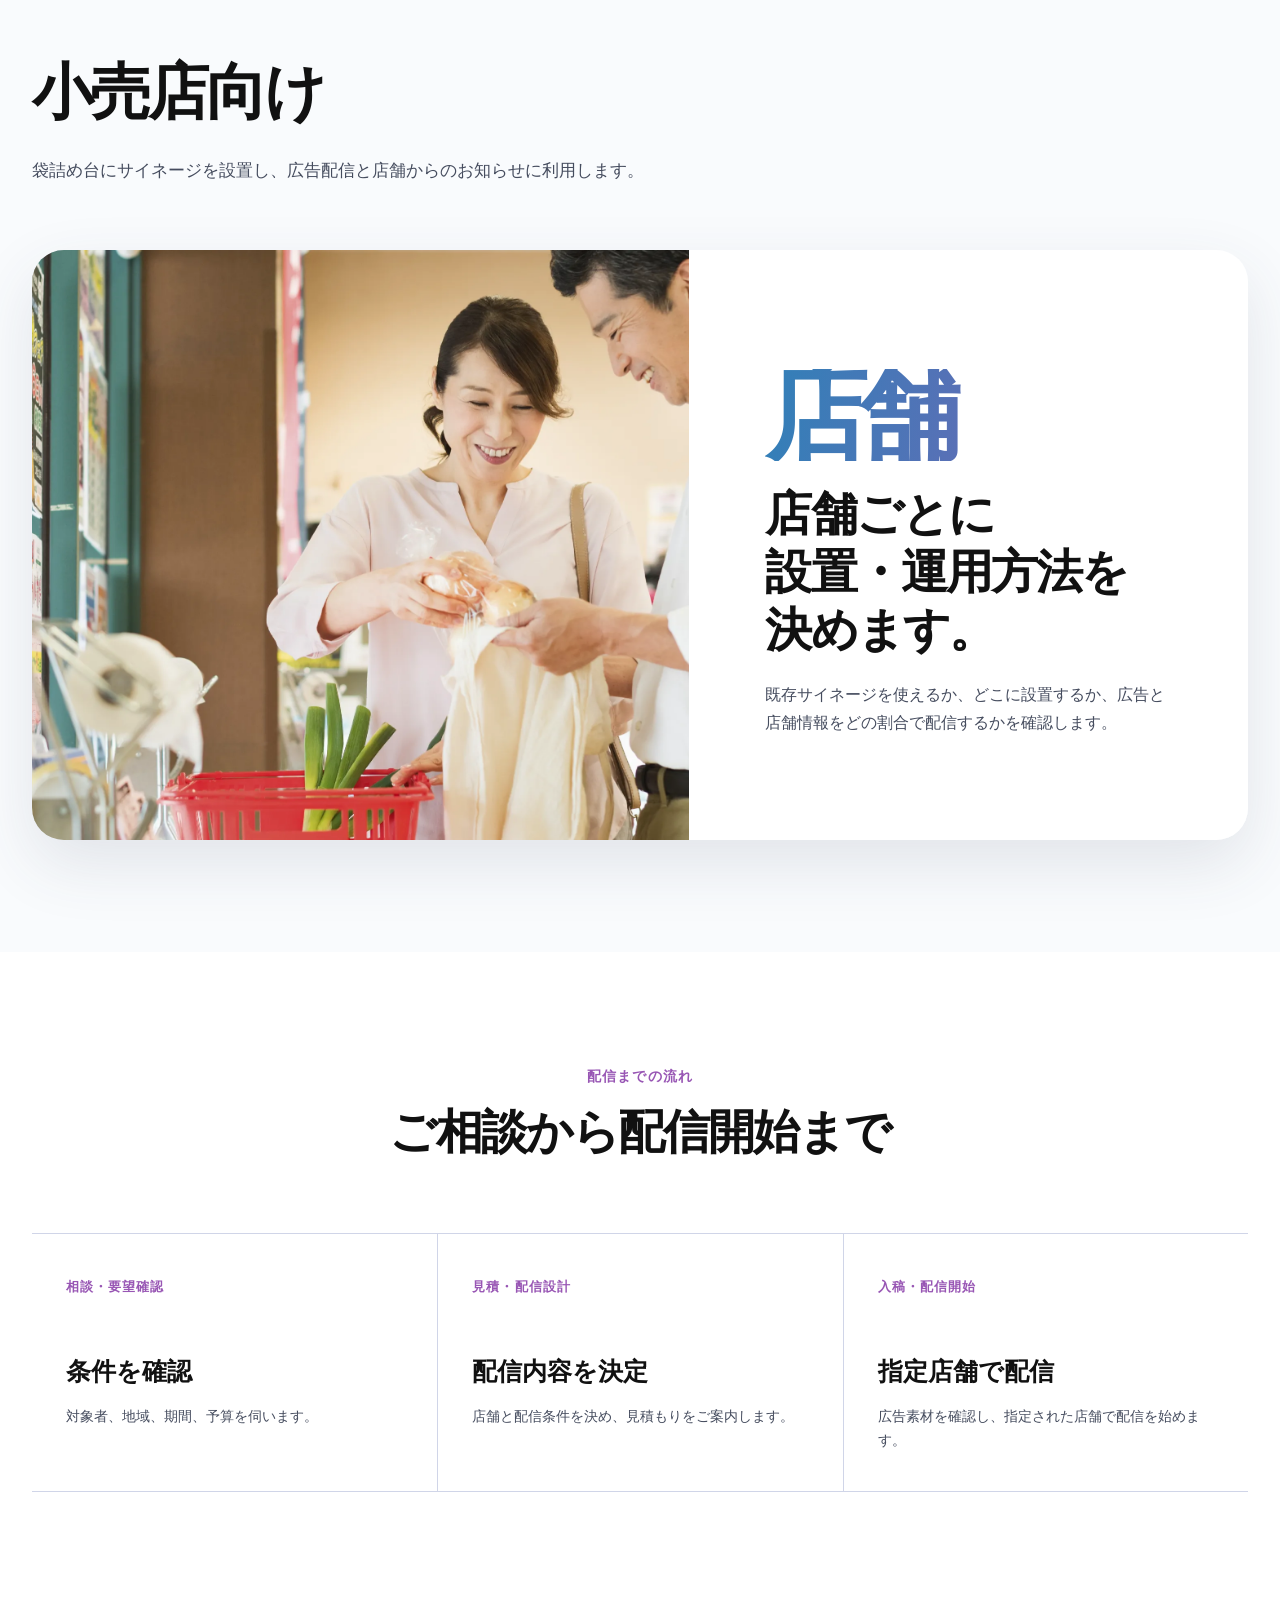
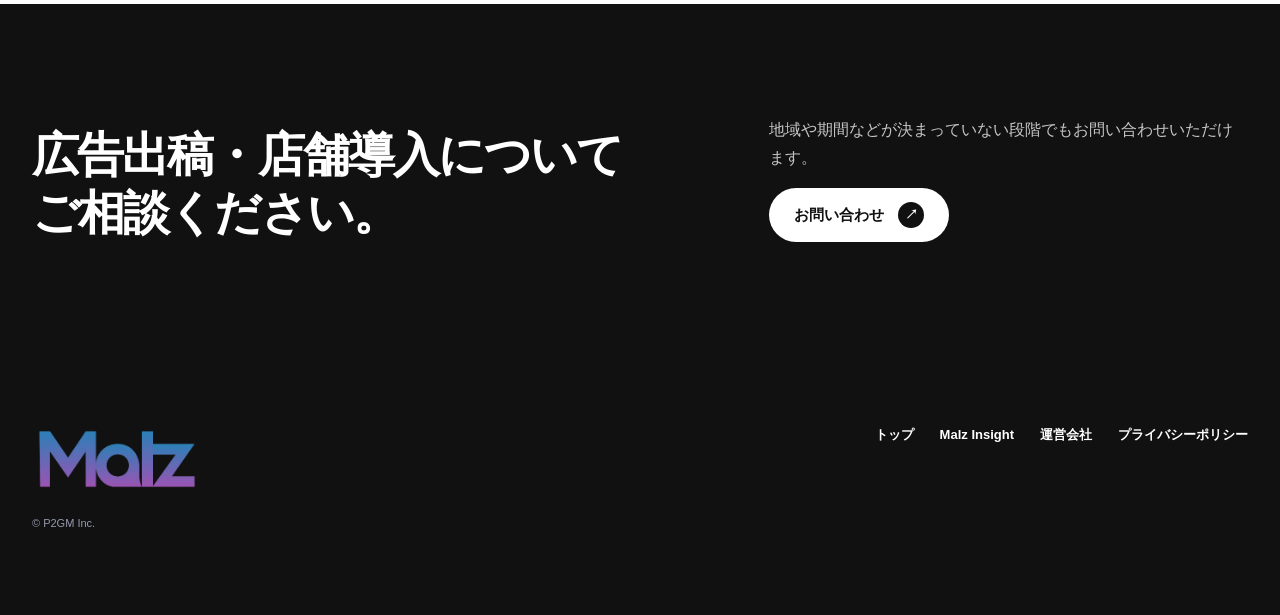
==== commit d1753b32: "Rewrite site copy in natural Japanese" ====
--- a/ads/index.html
+++ b/ads/index.html
@@ -3,8 +3,8 @@
 <head>
   <meta charset="utf-8">
   <meta name="viewport" content="width=device-width,initial-scale=1">
-  <meta name="description" content="Malz Adsは、スーパーの袋詰め台に設置したデジタルサイネージを通じ、地域の生活者へ繰り返し届けるリテール広告サービスです。">
-  <title>Malz Ads｜地域密着 × 袋詰め台。</title>
+  <meta name="description" content="Malz Adsは、スーパーの袋詰め台に設置したデジタルサイネージへ広告を配信するサービスです。地域、店舗、期間を指定できます。">
+  <title>Malz Ads｜スーパーの袋詰め台で配信する店頭広告</title>
   <link rel="preload" href="../assets/malz-store-family.webp" as="image" type="image/webp">
   <link rel="stylesheet" href="../styles.css">
   <script defer src="../app.js"></script>
@@ -14,13 +14,13 @@
 <header class="site-header">
   <a class="brand brand-ads" href="../" aria-label="Malz トップ"><img src="../assets/malz-logo.webp" alt="Malz Bagging Ads" width="680" height="112"></a>
   <button class="menu-toggle" type="button" aria-expanded="false" aria-controls="global-nav">MENU</button>
-  <nav class="global-nav" id="global-nav" aria-label="メインナビゲーション"><a href="../">TOP</a><a href="./" aria-current="page">Malz Ads</a><a href="../insight/">Malz Insight</a></nav>
+  <nav class="global-nav" id="global-nav" aria-label="メインナビゲーション"><a href="../">トップ</a><a href="./" aria-current="page">Malz Ads</a><a href="../insight/">Malz Insight</a></nav>
   <a class="button button-dark header-cta" href="#contact">お問い合わせ</a>
 </header>
 <main id="main">
   <section class="page-hero">
     <div class="shell page-hero-grid">
-      <div><span class="page-hero-note">MALZ ADS</span><h1>地域密着 × 袋詰め台。<br>だから、届く。</h1><p class="lead">スーパーの袋詰め台に設置したデジタルサイネージで、商圏の生活者へ日常の中からメッセージを届けます。</p><a class="button button-white" href="#contact">お問い合わせ</a></div>
+      <div><span class="page-hero-note">MALZ ADS</span><h1>スーパーの袋詰め台に、<br>広告を配信します。</h1><p class="lead">袋詰め台に設置したデジタルサイネージで広告を配信します。配信する店舗や期間を指定できます。</p><a class="button button-white" href="#contact">お問い合わせ</a></div>
       <figure class="page-hero-media media-family"><img src="../assets/malz-store-family.webp" alt="スーパーの袋詰め台で商品を袋へ入れる子ども" width="2880" height="1446"></figure>
     </div>
   </section>
@@ -29,39 +29,39 @@
 
   <section class="section section-white audience-section" id="advertiser">
     <div class="shell">
-      <div class="audience-heading reveal"><h2 class="display-lg">生活動線の中で、<br><span class="gradient-text">ブランドを届ける。</span></h2><p>広告主・メーカーの目的と商圏に合わせ、エリア、店舗、期間、クリエイティブを設計します。</p></div>
+      <div class="audience-heading reveal"><h2 class="display-lg">広告主・メーカー向け</h2><p>対象地域、店舗、配信期間、広告素材について伺い、配信内容を決めます。</p></div>
       <div class="feature-list">
-        <article class="feature-row reveal"><strong class="feature-number">01</strong><div class="feature-copy"><h3>特定地域の生活者に絞って配信</h3><p>スーパーなど地域住民が日常的に訪れる店舗を選び、商圏に合わせた広告配信が可能です。</p></div><figure class="feature-visual"><img src="../assets/malz-area-map.webp" alt="複数店舗を含む地域ターゲティングのイメージ" width="960" height="690" loading="lazy"></figure></article>
-        <article class="feature-row reveal"><strong class="feature-number">02</strong><div class="feature-copy"><h3>繰り返し訪れる場所で接触</h3><p>毎週、あるいは毎日のように利用される店舗だから、生活者へ繰り返しメッセージを届けられます。</p></div><figure class="feature-visual media-checkout"><img src="../assets/malz-store-checkout.webp" alt="スーパーで会計をする買い物客" width="2880" height="1446" loading="lazy"></figure></article>
-        <article class="feature-row reveal"><strong class="feature-number">03</strong><div class="feature-copy"><h3>袋詰めの滞留時間を広告接点に</h3><p>会計後に立ち止まる袋詰め台へ設置することで、視界に入りやすく、内容を認識しやすい接点をつくります。</p></div><figure class="feature-visual media-bagging"><img src="../assets/malz-store-bagging.webp" alt="袋詰め台で買った商品を袋へ入れる生活者" width="2880" height="1446" loading="lazy"></figure></article>
+        <article class="feature-row reveal"><strong class="feature-number">01</strong><div class="feature-copy"><h3>地域と店舗を選んで配信</h3><p>対象地域にあるスーパーから、広告を配信する店舗を選びます。</p></div><figure class="feature-visual"><img src="../assets/malz-area-map.webp" alt="複数店舗を含む地域ターゲティングのイメージ" width="960" height="690" loading="lazy"></figure></article>
+        <article class="feature-row reveal"><strong class="feature-number">02</strong><div class="feature-copy"><h3>来店客に繰り返し表示</h3><p>同じ店舗を定期的に利用する来店客には、広告が複数回表示されます。</p></div><figure class="feature-visual media-checkout"><img src="../assets/malz-store-checkout.webp" alt="スーパーで会計をする買い物客" width="2880" height="1446" loading="lazy"></figure></article>
+        <article class="feature-row reveal"><strong class="feature-number">03</strong><div class="feature-copy"><h3>袋詰め中に広告を表示</h3><p>会計後に商品を袋へ入れる場所にサイネージを設置します。</p></div><figure class="feature-visual media-bagging"><img src="../assets/malz-store-bagging.webp" alt="袋詰め台で買った商品を袋へ入れる生活者" width="2880" height="1446" loading="lazy"></figure></article>
       </div>
     </div>
   </section>
 
   <section class="section section-gradient audience-section" id="agency">
     <div class="shell">
-      <div class="audience-heading reveal"><h2 class="display-lg">店頭メディアを、<br>提案の選択肢に。</h2><p>広告代理店のメディアプランへ地域・店舗単位の接点を追加し、初期提案から実施報告まで支援します。</p></div>
+      <div class="audience-heading reveal"><h2 class="display-lg">広告代理店向け</h2><p>提案前の相談から入稿、配信後の報告まで対応します。</p></div>
       <div class="benefit-grid">
-        <article class="benefit reveal"><small class="benefit-number">PLANNING</small><h3>初期提案を<br>一緒に設計</h3><p>商材、対象地域、時期から、活用可能性とプランのたたき台を整理します。</p></article>
-        <article class="benefit reveal"><small class="benefit-number">CREATIVE</small><h3>入稿・進行を<br>明確に</h3><p>素材仕様や表現上の留意点を事前に共有し、スムーズな進行を支えます。</p></article>
-        <article class="benefit reveal"><small class="benefit-number">REPORT</small><h3>実施内容を<br>レポート</h3><p>掲出店舗や期間など、クライアントへの報告に必要な情報をまとめます。</p></article>
+        <article class="benefit reveal"><small class="benefit-number">提案前</small><h3>配信案を相談</h3><p>商品、対象地域、時期を伺い、提案に使える配信案をまとめます。</p></article>
+        <article class="benefit reveal"><small class="benefit-number">配信前</small><h3>入稿条件を確認</h3><p>広告素材の仕様と、表現上の注意事項を事前に共有します。</p></article>
+        <article class="benefit reveal"><small class="benefit-number">配信後</small><h3>実施内容を報告</h3><p>配信した店舗や期間など、報告に必要な情報をまとめます。</p></article>
       </div>
     </div>
   </section>
 
   <section class="section audience-section" id="retail">
     <div class="shell">
-      <div class="audience-heading reveal"><h2 class="display-lg">店舗の接点を、<br><span class="gradient-text">新しいメディアへ。</span></h2><p>小売店の来店体験を損なわず、サイネージから広告収益と自社情報発信の機会をつくります。</p></div>
-      <div class="service-showcase reveal"><div class="service-showcase-media media-bagging"><img src="../assets/malz-store-bagging.webp" alt="スーパーの袋詰め台を利用する買い物客" width="2880" height="1446" loading="lazy"></div><div class="service-showcase-body"><strong class="service-code gradient-text">Retail</strong><h3 class="display-md">店舗運営に合う形で、<br>メディア化を支援。</h3><p>既存サイネージの活用可否、設置条件、配信比率、現場オペレーションを確認し、店舗ごとの導入方法を設計します。</p></div></div>
+      <div class="audience-heading reveal"><h2 class="display-lg">小売店向け</h2><p>袋詰め台にサイネージを設置し、広告配信と店舗からのお知らせに利用します。</p></div>
+      <div class="service-showcase reveal"><div class="service-showcase-media media-bagging"><img src="../assets/malz-store-bagging.webp" alt="スーパーの袋詰め台を利用する買い物客" width="2880" height="1446" loading="lazy"></div><div class="service-showcase-body"><strong class="service-code gradient-text">店舗</strong><h3 class="display-md">店舗ごとに<br>設置・運用方法を決めます。</h3><p>既存サイネージを使えるか、どこに設置するか、広告と店舗情報をどの割合で配信するかを確認します。</p></div></div>
     </div>
   </section>
 
   <section class="section section-white">
-    <div class="shell reveal"><div class="section-intro center"><span class="section-label">IMPLEMENTATION</span><h2 class="display-md">目的から、配信まで。</h2></div><div class="process"><div class="process-step"><small>相談・要望確認</small><h3>目的を聞く</h3><p>ターゲット、エリア、期間、予算などを確認します。</p></div><div class="process-step"><small>見積・配信設計</small><h3>届け方を決める</h3><p>店舗と配信条件を整理し、実施プランをご提案します。</p></div><div class="process-step"><small>入稿・配信開始</small><h3>店頭へ届ける</h3><p>素材確認と配信準備を経て、指定店舗で放映します。</p></div></div></div>
+    <div class="shell reveal"><div class="section-intro center"><span class="section-label">配信までの流れ</span><h2 class="display-md">ご相談から配信開始まで</h2></div><div class="process"><div class="process-step"><small>相談・要望確認</small><h3>条件を確認</h3><p>対象者、地域、期間、予算を伺います。</p></div><div class="process-step"><small>見積・配信設計</small><h3>配信内容を決定</h3><p>店舗と配信条件を決め、見積もりをご案内します。</p></div><div class="process-step"><small>入稿・配信開始</small><h3>指定店舗で配信</h3><p>広告素材を確認し、指定された店舗で配信を始めます。</p></div></div></div>
   </section>
 
-  <section class="section section-dark" id="contact"><div class="shell cta-band reveal"><h2 class="display-md">広告出稿も、店舗導入も。<br>まずは目的から。</h2><div><p>条件が未確定の段階でも構いません。広告主、広告代理店、小売店それぞれのご相談に対応します。</p><a class="button button-white" href="mailto:ttakino@cosmosketch.co.jp?subject=%E3%80%90Malz%20Ads%E3%80%91%E3%81%8A%E5%95%8F%E3%81%84%E5%90%88%E3%82%8F%E3%81%9B">お問い合わせ</a></div></div></section>
+  <section class="section section-dark" id="contact"><div class="shell cta-band reveal"><h2 class="display-md">広告出稿・店舗導入について<br>ご相談ください。</h2><div><p>地域や期間などが決まっていない段階でもお問い合わせいただけます。</p><a class="button button-white" href="mailto:ttakino@cosmosketch.co.jp?subject=%E3%80%90Malz%20Ads%E3%80%91%E3%81%8A%E5%95%8F%E3%81%84%E5%90%88%E3%82%8F%E3%81%9B">お問い合わせ</a></div></div></section>
 </main>
-<footer class="site-footer"><div class="shell footer-grid"><div><img class="footer-logo" src="../assets/malz-logo-white.webp" alt="Malz" width="382" height="126"><p class="footer-copy">© P2GM Inc.</p></div><nav class="footer-nav" aria-label="フッターナビゲーション"><a href="../">TOP</a><a href="../insight/">Malz Insight</a><a href="https://p2gm.com/">運営会社</a><a href="https://p2gm.com/privacy-policy/">プライバシーポリシー</a></nav></div></footer>
+<footer class="site-footer"><div class="shell footer-grid"><div><img class="footer-logo" src="../assets/malz-logo-white.webp" alt="Malz" width="382" height="126"><p class="footer-copy">© P2GM Inc.</p></div><nav class="footer-nav" aria-label="フッターナビゲーション"><a href="../">トップ</a><a href="../insight/">Malz Insight</a><a href="https://p2gm.com/">運営会社</a><a href="https://p2gm.com/privacy-policy/">プライバシーポリシー</a></nav></div></footer>
 </body>
 </html>
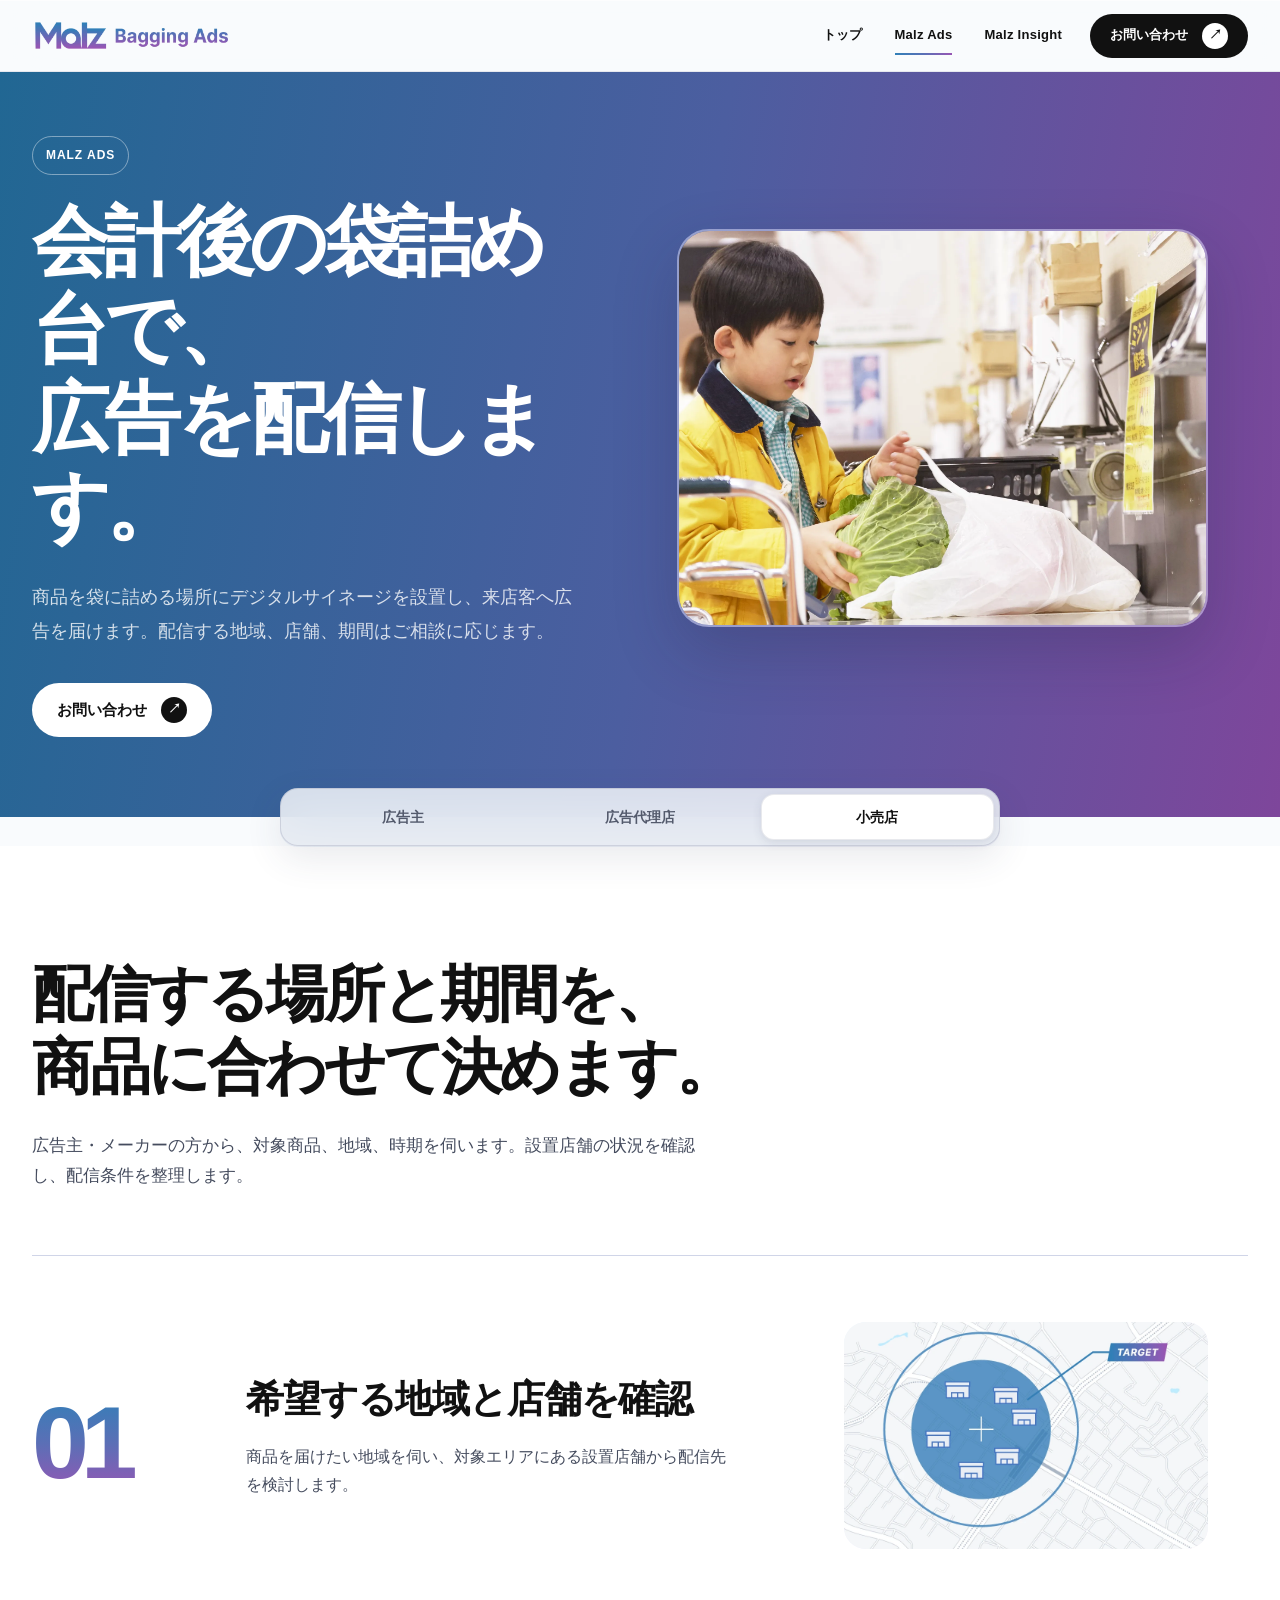
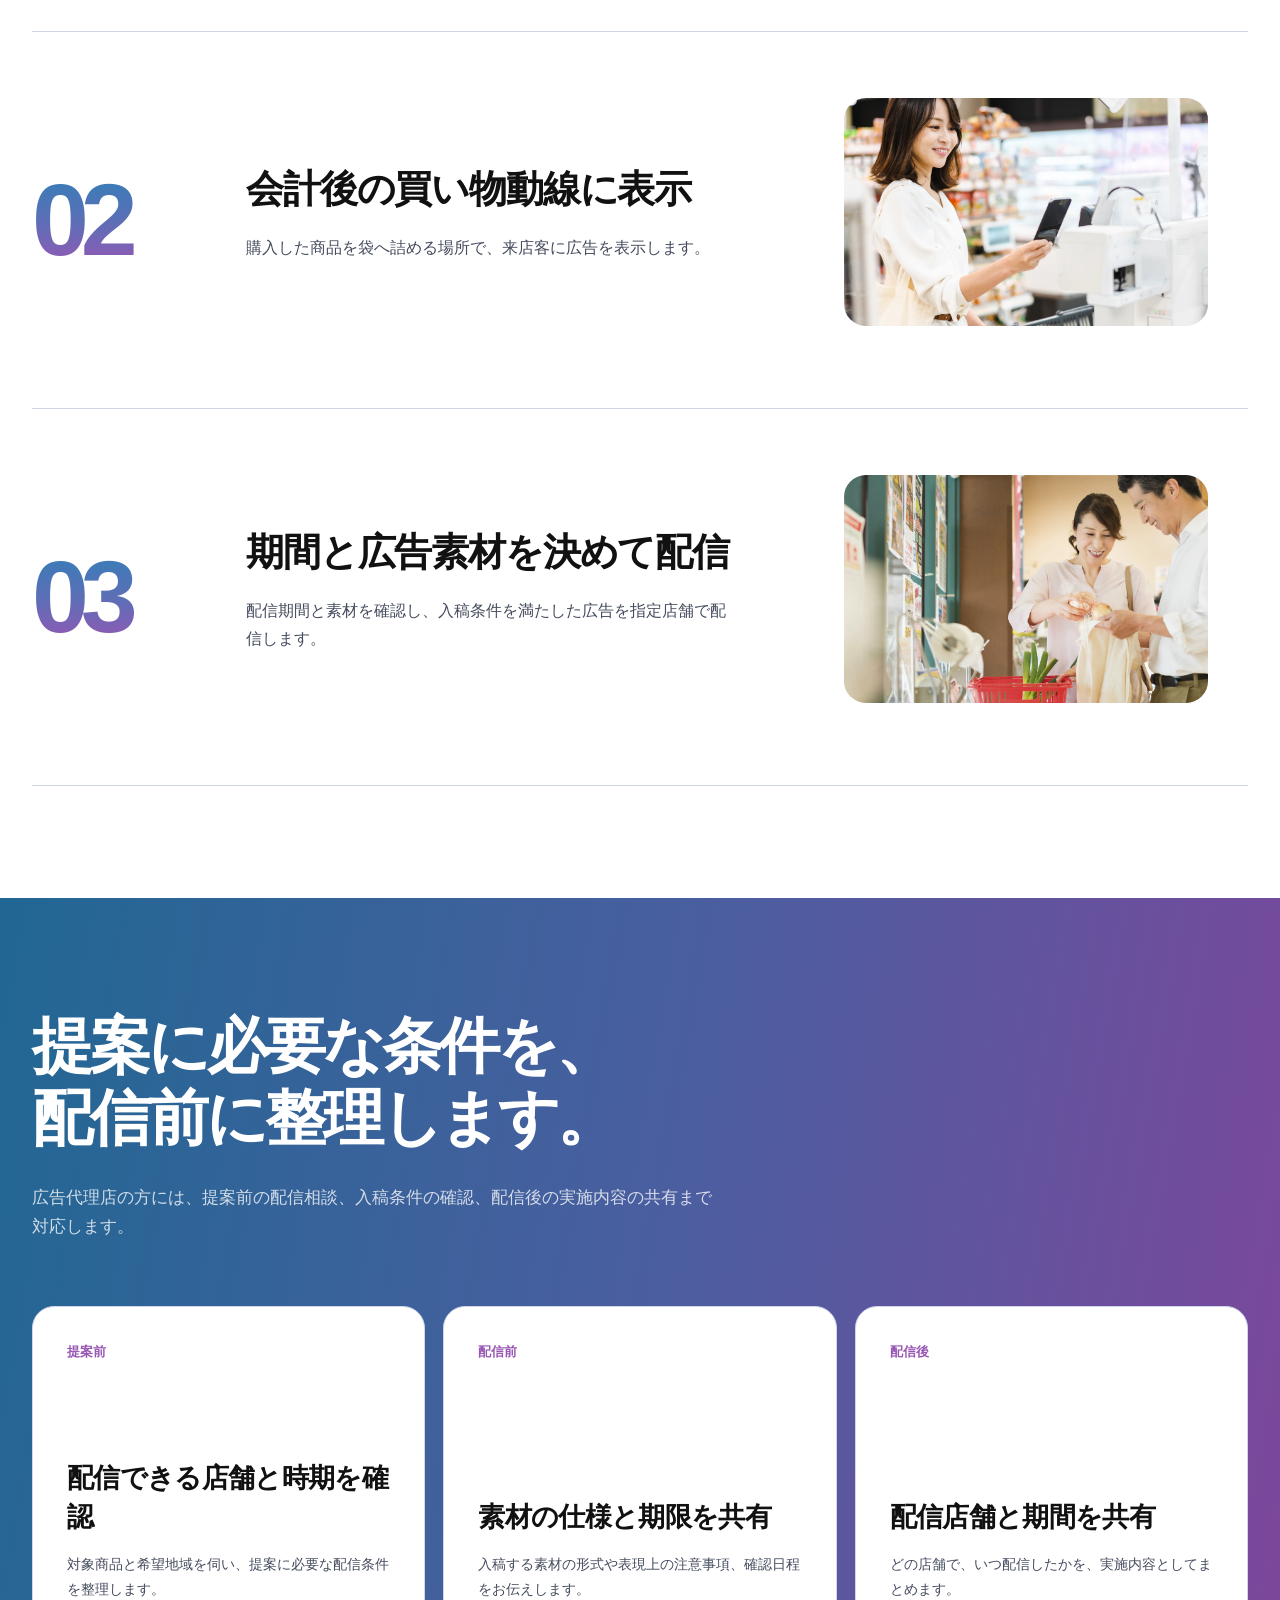
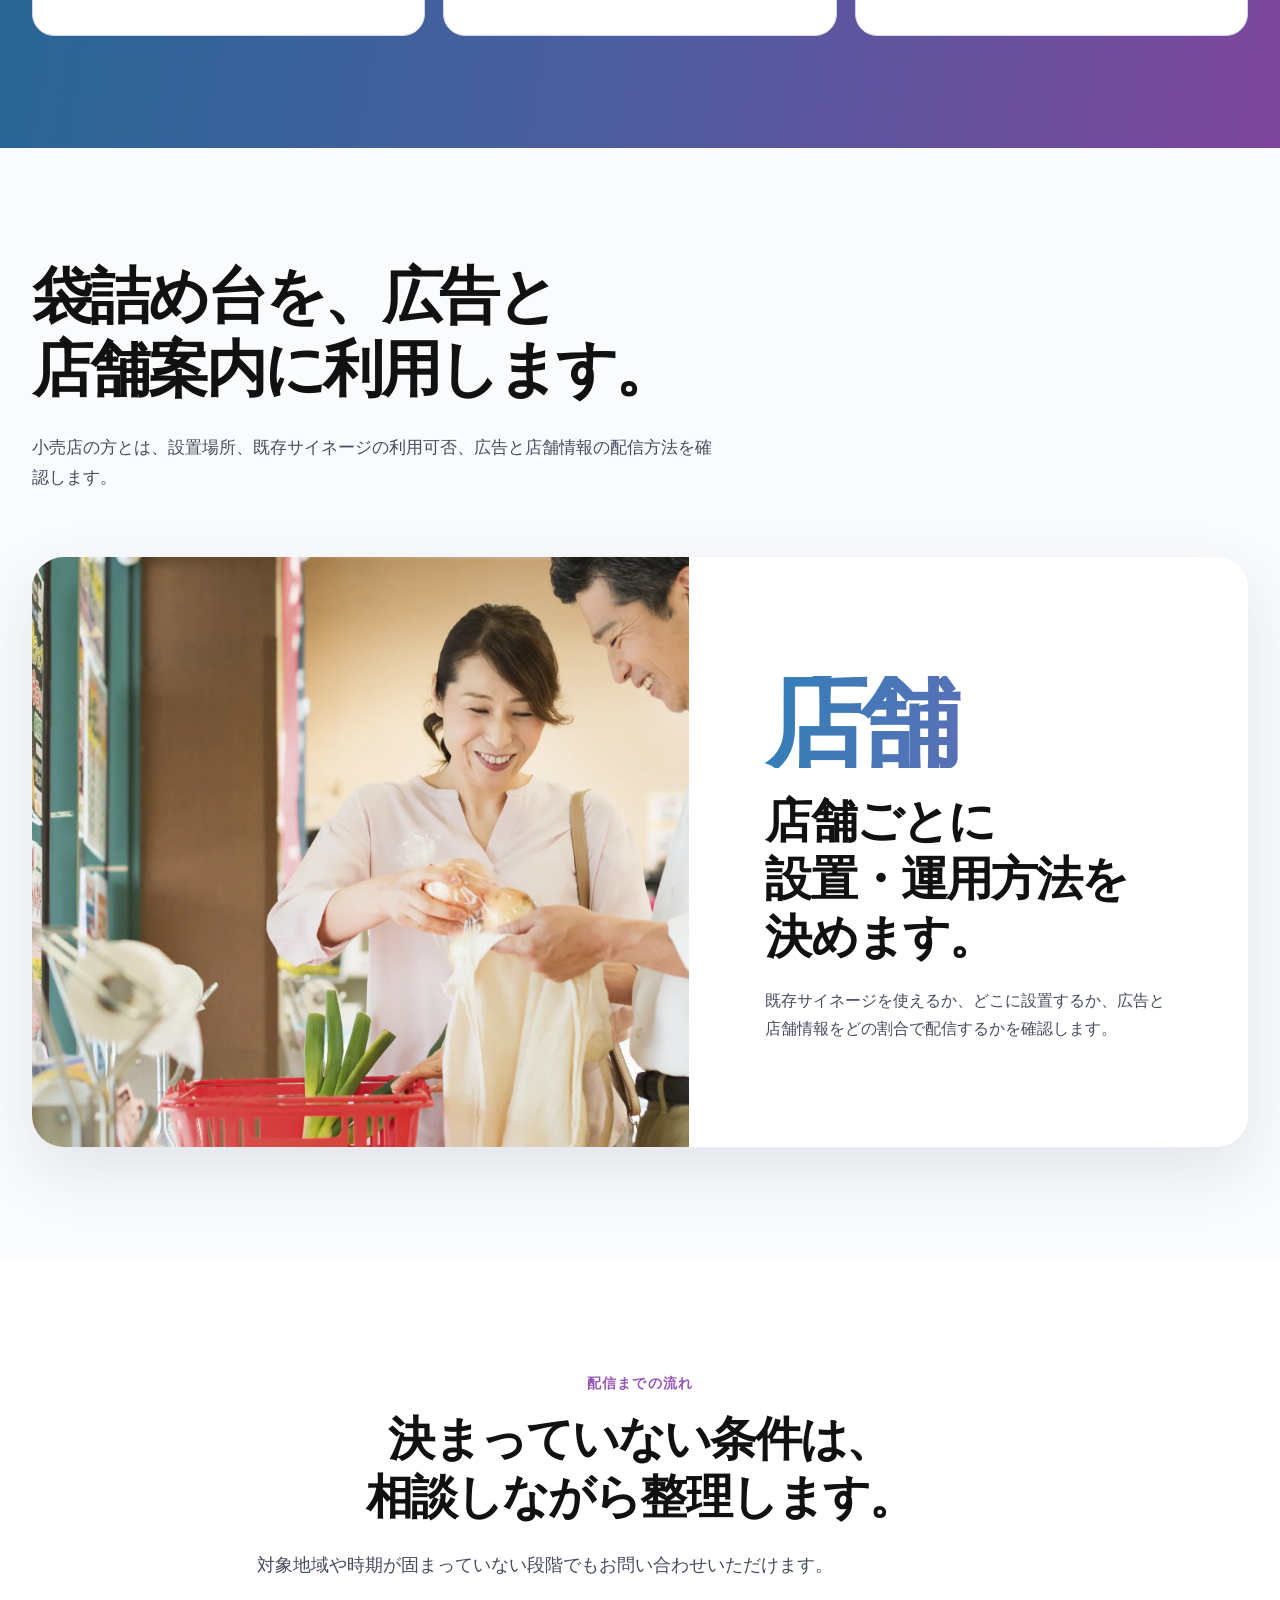
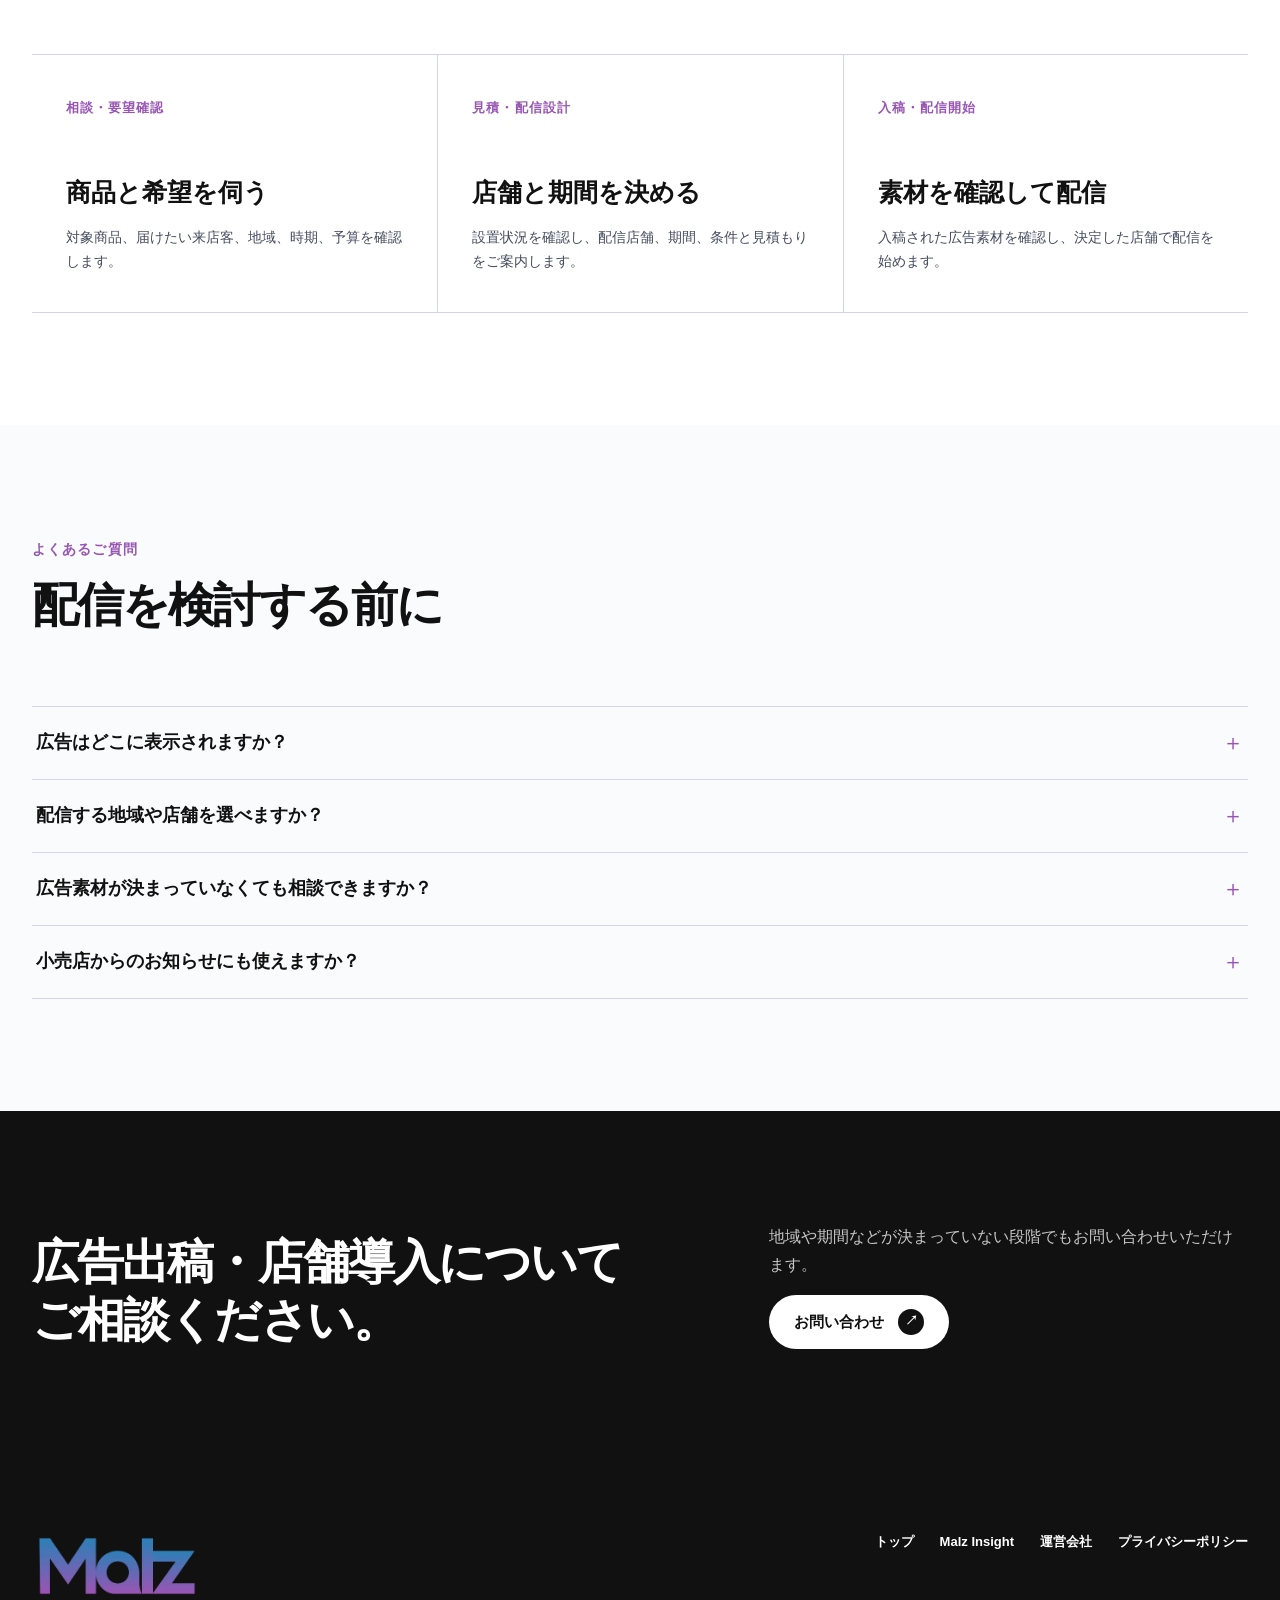
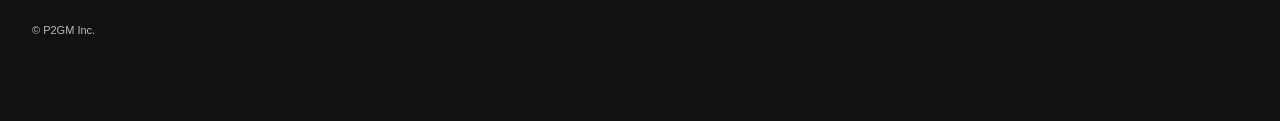
==== commit 14061dc8: "Refine service copy from competitive research" ====
--- a/ads/index.html
+++ b/ads/index.html
@@ -3,7 +3,7 @@
 <head>
   <meta charset="utf-8">
   <meta name="viewport" content="width=device-width,initial-scale=1">
-  <meta name="description" content="Malz Adsは、スーパーの袋詰め台に設置したデジタルサイネージへ広告を配信するサービスです。地域、店舗、期間を指定できます。">
+  <meta name="description" content="Malz Adsは、スーパーで会計を終えた来店客へ、袋詰め台のデジタルサイネージから広告を届けます。配信する地域、店舗、期間をご相談いただけます。">
   <title>Malz Ads｜スーパーの袋詰め台で配信する店頭広告</title>
   <link rel="preload" href="../assets/malz-store-family.webp" as="image" type="image/webp">
   <link rel="stylesheet" href="../styles.css">
@@ -20,7 +20,7 @@
 <main id="main">
   <section class="page-hero">
     <div class="shell page-hero-grid">
-      <div><span class="page-hero-note">MALZ ADS</span><h1>スーパーの袋詰め台に、<br>広告を配信します。</h1><p class="lead">袋詰め台に設置したデジタルサイネージで広告を配信します。配信する店舗や期間を指定できます。</p><a class="button button-white" href="#contact">お問い合わせ</a></div>
+      <div><span class="page-hero-note">MALZ ADS</span><h1>会計後の袋詰め台で、<br>広告を配信します。</h1><p class="lead">商品を袋に詰める場所にデジタルサイネージを設置し、来店客へ広告を届けます。配信する地域、店舗、期間はご相談に応じます。</p><a class="button button-white" href="#contact">お問い合わせ</a></div>
       <figure class="page-hero-media media-family"><img src="../assets/malz-store-family.webp" alt="スーパーの袋詰め台で商品を袋へ入れる子ども" width="2880" height="1446"></figure>
     </div>
   </section>
@@ -29,35 +29,39 @@
 
   <section class="section section-white audience-section" id="advertiser">
     <div class="shell">
-      <div class="audience-heading reveal"><h2 class="display-lg">広告主・メーカー向け</h2><p>対象地域、店舗、配信期間、広告素材について伺い、配信内容を決めます。</p></div>
+      <div class="audience-heading reveal"><h2 class="display-lg">配信する場所と期間を、<br>商品に合わせて決めます。</h2><p>広告主・メーカーの方から、対象商品、地域、時期を伺います。設置店舗の状況を確認し、配信条件を整理します。</p></div>
       <div class="feature-list">
-        <article class="feature-row reveal"><strong class="feature-number">01</strong><div class="feature-copy"><h3>地域と店舗を選んで配信</h3><p>対象地域にあるスーパーから、広告を配信する店舗を選びます。</p></div><figure class="feature-visual"><img src="../assets/malz-area-map.webp" alt="複数店舗を含む地域ターゲティングのイメージ" width="960" height="690" loading="lazy"></figure></article>
-        <article class="feature-row reveal"><strong class="feature-number">02</strong><div class="feature-copy"><h3>来店客に繰り返し表示</h3><p>同じ店舗を定期的に利用する来店客には、広告が複数回表示されます。</p></div><figure class="feature-visual media-checkout"><img src="../assets/malz-store-checkout.webp" alt="スーパーで会計をする買い物客" width="2880" height="1446" loading="lazy"></figure></article>
-        <article class="feature-row reveal"><strong class="feature-number">03</strong><div class="feature-copy"><h3>袋詰め中に広告を表示</h3><p>会計後に商品を袋へ入れる場所にサイネージを設置します。</p></div><figure class="feature-visual media-bagging"><img src="../assets/malz-store-bagging.webp" alt="袋詰め台で買った商品を袋へ入れる生活者" width="2880" height="1446" loading="lazy"></figure></article>
+        <article class="feature-row reveal"><strong class="feature-number">01</strong><div class="feature-copy"><h3>希望する地域と店舗を確認</h3><p>商品を届けたい地域を伺い、対象エリアにある設置店舗から配信先を検討します。</p></div><figure class="feature-visual"><img src="../assets/malz-area-map.webp" alt="複数店舗を含む地域ターゲティングのイメージ" width="960" height="690" loading="lazy"></figure></article>
+        <article class="feature-row reveal"><strong class="feature-number">02</strong><div class="feature-copy"><h3>会計後の買い物動線に表示</h3><p>購入した商品を袋へ詰める場所で、来店客に広告を表示します。</p></div><figure class="feature-visual media-checkout"><img src="../assets/malz-store-checkout.webp" alt="スーパーで会計をする買い物客" width="2880" height="1446" loading="lazy"></figure></article>
+        <article class="feature-row reveal"><strong class="feature-number">03</strong><div class="feature-copy"><h3>期間と広告素材を決めて配信</h3><p>配信期間と素材を確認し、入稿条件を満たした広告を指定店舗で配信します。</p></div><figure class="feature-visual media-bagging"><img src="../assets/malz-store-bagging.webp" alt="袋詰め台で買った商品を袋へ入れる生活者" width="2880" height="1446" loading="lazy"></figure></article>
       </div>
     </div>
   </section>
 
   <section class="section section-gradient audience-section" id="agency">
     <div class="shell">
-      <div class="audience-heading reveal"><h2 class="display-lg">広告代理店向け</h2><p>提案前の相談から入稿、配信後の報告まで対応します。</p></div>
+      <div class="audience-heading reveal"><h2 class="display-lg">提案に必要な条件を、<br>配信前に整理します。</h2><p>広告代理店の方には、提案前の配信相談、入稿条件の確認、配信後の実施内容の共有まで対応します。</p></div>
       <div class="benefit-grid">
-        <article class="benefit reveal"><small class="benefit-number">提案前</small><h3>配信案を相談</h3><p>商品、対象地域、時期を伺い、提案に使える配信案をまとめます。</p></article>
-        <article class="benefit reveal"><small class="benefit-number">配信前</small><h3>入稿条件を確認</h3><p>広告素材の仕様と、表現上の注意事項を事前に共有します。</p></article>
-        <article class="benefit reveal"><small class="benefit-number">配信後</small><h3>実施内容を報告</h3><p>配信した店舗や期間など、報告に必要な情報をまとめます。</p></article>
+        <article class="benefit reveal"><small class="benefit-number">提案前</small><h3>配信できる店舗と時期を確認</h3><p>対象商品と希望地域を伺い、提案に必要な配信条件を整理します。</p></article>
+        <article class="benefit reveal"><small class="benefit-number">配信前</small><h3>素材の仕様と期限を共有</h3><p>入稿する素材の形式や表現上の注意事項、確認日程をお伝えします。</p></article>
+        <article class="benefit reveal"><small class="benefit-number">配信後</small><h3>配信店舗と期間を共有</h3><p>どの店舗で、いつ配信したかを、実施内容としてまとめます。</p></article>
       </div>
     </div>
   </section>
 
   <section class="section audience-section" id="retail">
     <div class="shell">
-      <div class="audience-heading reveal"><h2 class="display-lg">小売店向け</h2><p>袋詰め台にサイネージを設置し、広告配信と店舗からのお知らせに利用します。</p></div>
+      <div class="audience-heading reveal"><h2 class="display-lg">袋詰め台を、広告と<br>店舗案内に利用します。</h2><p>小売店の方とは、設置場所、既存サイネージの利用可否、広告と店舗情報の配信方法を確認します。</p></div>
       <div class="service-showcase reveal"><div class="service-showcase-media media-bagging"><img src="../assets/malz-store-bagging.webp" alt="スーパーの袋詰め台を利用する買い物客" width="2880" height="1446" loading="lazy"></div><div class="service-showcase-body"><strong class="service-code gradient-text">店舗</strong><h3 class="display-md">店舗ごとに<br>設置・運用方法を決めます。</h3><p>既存サイネージを使えるか、どこに設置するか、広告と店舗情報をどの割合で配信するかを確認します。</p></div></div>
     </div>
   </section>
 
   <section class="section section-white">
-    <div class="shell reveal"><div class="section-intro center"><span class="section-label">配信までの流れ</span><h2 class="display-md">ご相談から配信開始まで</h2></div><div class="process"><div class="process-step"><small>相談・要望確認</small><h3>条件を確認</h3><p>対象者、地域、期間、予算を伺います。</p></div><div class="process-step"><small>見積・配信設計</small><h3>配信内容を決定</h3><p>店舗と配信条件を決め、見積もりをご案内します。</p></div><div class="process-step"><small>入稿・配信開始</small><h3>指定店舗で配信</h3><p>広告素材を確認し、指定された店舗で配信を始めます。</p></div></div></div>
+    <div class="shell reveal"><div class="section-intro center"><span class="section-label">配信までの流れ</span><h2 class="display-md">決まっていない条件は、<br>相談しながら整理します。</h2><p class="lead">対象地域や時期が固まっていない段階でもお問い合わせいただけます。</p></div><div class="process"><div class="process-step"><small>相談・要望確認</small><h3>商品と希望を伺う</h3><p>対象商品、届けたい来店客、地域、時期、予算を確認します。</p></div><div class="process-step"><small>見積・配信設計</small><h3>店舗と期間を決める</h3><p>設置状況を確認し、配信店舗、期間、条件と見積もりをご案内します。</p></div><div class="process-step"><small>入稿・配信開始</small><h3>素材を確認して配信</h3><p>入稿された広告素材を確認し、決定した店舗で配信を始めます。</p></div></div></div>
+  </section>
+
+  <section class="section" id="faq">
+    <div class="shell"><div class="section-intro reveal"><span class="section-label">よくあるご質問</span><h2 class="display-md">配信を検討する前に</h2></div><div class="faq-list reveal"><details class="faq-item"><summary>広告はどこに表示されますか？</summary><p>スーパーで会計を終えたあと、購入した商品を袋へ詰める場所に設置したデジタルサイネージへ表示します。</p></details><details class="faq-item"><summary>配信する地域や店舗を選べますか？</summary><p>希望する地域、店舗、期間を伺います。設置状況や配信枠を確認したうえで、配信可能な条件をご案内します。</p></details><details class="faq-item"><summary>広告素材が決まっていなくても相談できますか？</summary><p>ご相談いただけます。商品と実施時期を伺い、必要な素材の仕様や入稿までの進め方をお伝えします。</p></details><details class="faq-item"><summary>小売店からのお知らせにも使えますか？</summary><p>利用方法は店舗ごとに確認します。広告と店舗情報をどのように配信するか、設置・運用方法とあわせて相談します。</p></details></div></div>
   </section>
 
   <section class="section section-dark" id="contact"><div class="shell cta-band reveal"><h2 class="display-md">広告出稿・店舗導入について<br>ご相談ください。</h2><div><p>地域や期間などが決まっていない段階でもお問い合わせいただけます。</p><a class="button button-white" href="mailto:ttakino@cosmosketch.co.jp?subject=%E3%80%90Malz%20Ads%E3%80%91%E3%81%8A%E5%95%8F%E3%81%84%E5%90%88%E3%82%8F%E3%81%9B">お問い合わせ</a></div></div></section>
--- a/styles.css
+++ b/styles.css
@@ -11,7 +11,7 @@
   --malz-purple-deep:#7e469b;
   --malz-ink:#111;
   --malz-body:#454c5e;
-  --malz-muted:#959aae;
+  --malz-muted:#6f7587;
   --malz-line:#d0d5e8;
   --malz-surface:#f9fbfd;
   --malz-surface-2:#e9eef3;
@@ -45,8 +45,8 @@
 .narrow{width:min(calc(100% - 64px),var(--reading));margin-inline:auto}
 .gradient-text{background:var(--gradient);-webkit-background-clip:text;background-clip:text;color:transparent}
 .section{padding-block:112px;position:relative}
-.section-white{background:#fff}
-.section-soft{background:var(--malz-surface-2)}
+.section-white{background:#fff;color:var(--malz-ink)}
+.section-soft{background:var(--malz-surface-2);color:var(--malz-ink)}
 .section-gradient{background:var(--gradient-deep);color:#fff}
 .section-dark{background:#111;color:#fff}
 .section-rule{border-top:1px solid var(--malz-line)}
@@ -112,7 +112,7 @@
 .media-family img{object-position:38% center}
 .media-survey img{object-position:38% center}
 .service-showcase:hover .service-showcase-media img{transform:scale(1.035)}
-.service-showcase-body{display:flex;flex-direction:column;justify-content:center;padding:clamp(42px,6vw,86px);background:#fff}
+.service-showcase-body{display:flex;flex-direction:column;justify-content:center;padding:clamp(42px,6vw,86px);background:#fff;color:var(--malz-ink)}
 .service-showcase-body.gradient-panel{background:var(--gradient-deep);color:#fff}
 .service-index{margin-bottom:auto;font-size:14px;font-weight:700;letter-spacing:.08em}
 .service-code{display:block;margin:32px 0 24px;font-size:clamp(60px,8vw,118px);font-weight:700;letter-spacing:-.08em;line-height:.9}
@@ -154,7 +154,7 @@
 .audience-heading>p{max-width:680px;margin:0;color:var(--malz-body);font-size:17px}
 .section-gradient .audience-heading>p{color:rgba(255,255,255,.78)}
 .benefit-grid{display:grid;grid-template-columns:repeat(3,1fr);gap:18px}
-.benefit{min-height:330px;padding:34px;border-radius:var(--radius-md);background:#fff;border:1px solid var(--malz-line);display:flex;flex-direction:column}
+.benefit{min-height:330px;padding:34px;border-radius:var(--radius-md);background:#fff;color:var(--malz-ink);border:1px solid var(--malz-line);display:flex;flex-direction:column}
 .benefit.gradient{background:var(--gradient);color:#fff;border:0}
 .benefit-number{font-size:13px;font-weight:700;color:var(--malz-purple)}
 .benefit.gradient .benefit-number{color:var(--malz-lilac)}
@@ -162,8 +162,18 @@
 .benefit p{margin-bottom:0;color:var(--malz-body);font-size:14px}
 .benefit.gradient p{color:rgba(255,255,255,.78)}
 .process{display:grid;grid-template-columns:repeat(3,1fr);border-block:1px solid var(--malz-line)}
-.process-step{padding:38px 34px;min-height:250px}.process-step+.process-step{border-left:1px solid var(--malz-line)}
+.process-step{padding:38px 34px;min-height:250px;color:var(--malz-ink)}.process-step+.process-step{border-left:1px solid var(--malz-line)}
 .process-step small{color:var(--malz-purple);font-weight:700;letter-spacing:.08em}.process-step h3{margin:50px 0 10px;font-size:25px}.process-step p{margin:0;color:var(--malz-body);font-size:14px}
+
+/* FAQ */
+.faq-list{border-top:1px solid var(--malz-line)}
+.faq-item{border-bottom:1px solid var(--malz-line)}
+.faq-item summary{display:grid;grid-template-columns:1fr auto;align-items:center;gap:24px;min-height:72px;padding:18px 4px;cursor:pointer;list-style:none;font-size:18px;font-weight:700;line-height:1.5}
+.faq-item summary::-webkit-details-marker{display:none}
+.faq-item summary:focus-visible{outline:3px solid #c8d8e9;outline-offset:4px}
+.faq-item summary:after{content:"＋";color:var(--malz-purple);font-size:22px;font-weight:500}
+.faq-item[open] summary:after{content:"−"}
+.faq-item p{max-width:820px;margin:0;padding:0 52px 26px 4px;color:var(--malz-body)}
 
 /* Insight */
 .insight-hero{background:var(--gradient-soft);color:var(--malz-ink)}
@@ -176,7 +186,7 @@
 .insight-point{padding:34px;border-top:1px solid var(--malz-line)}.insight-point+.insight-point{border-left:1px solid var(--malz-line)}
 .insight-point small{color:var(--malz-purple);font-weight:700}.insight-point strong{display:block;margin:38px 0 9px;font-size:21px}.insight-point p{margin:0;color:var(--malz-body);font-size:14px}
 .comparison{display:grid;grid-template-columns:1fr 1fr;border-radius:var(--radius-lg);overflow:hidden;box-shadow:var(--shadow)}
-.comparison-panel{padding:clamp(38px,5vw,70px);background:#fff}
+.comparison-panel{padding:clamp(38px,5vw,70px);background:#fff;color:var(--malz-ink)}
 .comparison-panel.brand{background:var(--gradient-deep);color:#fff}
 .comparison-panel small{font-weight:700;color:var(--malz-purple);letter-spacing:.08em}.comparison-panel.brand small{color:var(--malz-lilac)}
 .comparison-panel h3{margin:28px 0 18px;font-size:30px;line-height:1.45}
@@ -185,9 +195,13 @@
 .comparison-flow li{counter-increment:comparison;display:flex;gap:16px;padding:18px 0;border-top:1px solid var(--malz-line);font-weight:700}
 .comparison-flow li:before{content:"0" counter(comparison);color:var(--malz-purple);font-size:12px}.comparison-panel.brand .comparison-flow li:before{color:var(--malz-lilac)}
 .use-grid{display:grid;grid-template-columns:1.15fr .85fr;gap:18px}
-.use-case{min-height:320px;padding:38px;border-radius:var(--radius-md);background:#fff;border:1px solid var(--malz-line);display:flex;flex-direction:column}
+.use-case{min-width:0;min-height:0;border-radius:var(--radius-md);overflow:hidden;background:#fff;color:var(--malz-ink);border:1px solid var(--malz-line);display:grid;grid-template-rows:auto 1fr}
 .use-case:nth-child(3){grid-column:1/2}.use-case:nth-child(4){grid-column:2/3}
-.use-case small{font-weight:700;color:var(--malz-purple)}.use-case h3{margin:auto 0 12px;font-size:27px}.use-case p{margin:0;color:var(--malz-body)}
+.use-case-media{margin:0;aspect-ratio:16/10;overflow:hidden;background:var(--gradient-soft)}
+.use-case-media img{width:100%;height:100%;object-fit:cover;transition:transform .7s cubic-bezier(.2,.75,.2,1)}
+.use-case:hover .use-case-media img{transform:scale(1.025)}
+.use-case-body{display:flex;flex-direction:column;min-height:245px;padding:32px 34px 34px}
+.use-case small{font-weight:700;color:var(--malz-purple)}.use-case h3{margin:auto 0 12px;font-size:27px;line-height:1.45}.use-case p{margin:0;color:var(--malz-body)}
 
 /* CTA & form */
 .cta-band{display:grid;grid-template-columns:1.15fr .85fr;gap:90px;align-items:end}
@@ -203,7 +217,7 @@
 /* Footer */
 .site-footer{padding-block:70px;background:#111;color:#fff}
 .footer-grid{display:grid;grid-template-columns:1fr auto;gap:50px;align-items:start}
-.footer-logo{width:170px}.footer-copy{margin-top:20px;color:var(--malz-muted);font-size:11px}
+.footer-logo{width:170px}.footer-copy{margin-top:20px;color:#b5bac8;font-size:11px}
 .footer-nav{display:flex;gap:26px;flex-wrap:wrap;justify-content:flex-end}.footer-nav a{text-decoration:none;font-size:13px;font-weight:700}.footer-nav a:hover{color:#c8d8e9}
 
 /* Motion */
@@ -211,7 +225,7 @@
 
 @media(max-width:1050px){
   .site-header{padding-inline:24px}.brand img{width:118px}.brand-ads img{width:180px}.header-cta{display:none}.menu-toggle{display:block}
-  .global-nav{display:none;position:fixed;inset:var(--header) 16px auto;padding:20px;border:1px solid var(--malz-line);border-radius:var(--radius-md);background:#fff;box-shadow:var(--shadow);flex-direction:column;align-items:stretch;gap:0}.global-nav.open{display:flex}.global-nav a{padding:14px}
+  .global-nav{display:none;position:fixed;inset:var(--header) 16px auto;padding:20px;border:1px solid var(--malz-line);border-radius:var(--radius-md);background:#fff;color:var(--malz-ink);box-shadow:var(--shadow);flex-direction:column;align-items:stretch;gap:0}.global-nav.open{display:flex}.global-nav a{padding:14px}
   .page-hero-grid{grid-template-columns:1fr;gap:42px}.page-hero-media{width:min(100%,760px);aspect-ratio:16/10}
   .service-showcase,.service-showcase.reverse{grid-template-columns:1fr}.service-showcase.reverse .service-showcase-media{order:0}.service-showcase-media{aspect-ratio:16/10}
   .feature-row{grid-template-columns:110px 1fr;gap:38px}.feature-visual{grid-column:2/3}
@@ -229,7 +243,7 @@
   .audience-tabs{top:calc(var(--header) + 8px);width:calc(100% - 32px);margin-top:-25px;padding:4px;border-radius:16px}.audience-tabs a{min-width:0;min-height:44px;padding:8px 6px;border-radius:11px;font-size:13px}.audience-section{scroll-margin-top:145px}
   .feature-row{grid-template-columns:1fr;gap:24px;padding-block:45px}.feature-number{font-size:70px}.feature-visual{grid-column:auto}.benefit-grid,.process,.insight-sequence,.comparison,.use-grid,.cta-band{grid-template-columns:1fr}
   .benefit{min-height:270px}.process-step{min-height:0;padding:30px 0}.process-step+.process-step{border-left:0;border-top:1px solid var(--malz-line)}.process-step h3{margin-top:28px}
-  .insight-point{padding:28px 0}.insight-point+.insight-point{border-left:0}.comparison{border-radius:var(--radius-md)}.use-case,.use-case:nth-child(3),.use-case:nth-child(4){grid-column:auto;min-height:270px}
+  .insight-point{padding:28px 0}.insight-point+.insight-point{border-left:0}.comparison{border-radius:var(--radius-md)}.use-case,.use-case:nth-child(3),.use-case:nth-child(4){grid-column:auto}.use-case-body{min-height:220px;padding:28px}
   .cta-band{gap:34px}.cta-band .button{width:100%}.waitlist-form{grid-template-columns:1fr;padding:28px}.field{grid-column:1/-1}
   .footer-grid{grid-template-columns:1fr}.footer-nav{display:grid;grid-template-columns:1fr 1fr;justify-content:start;gap:18px 24px}
 }
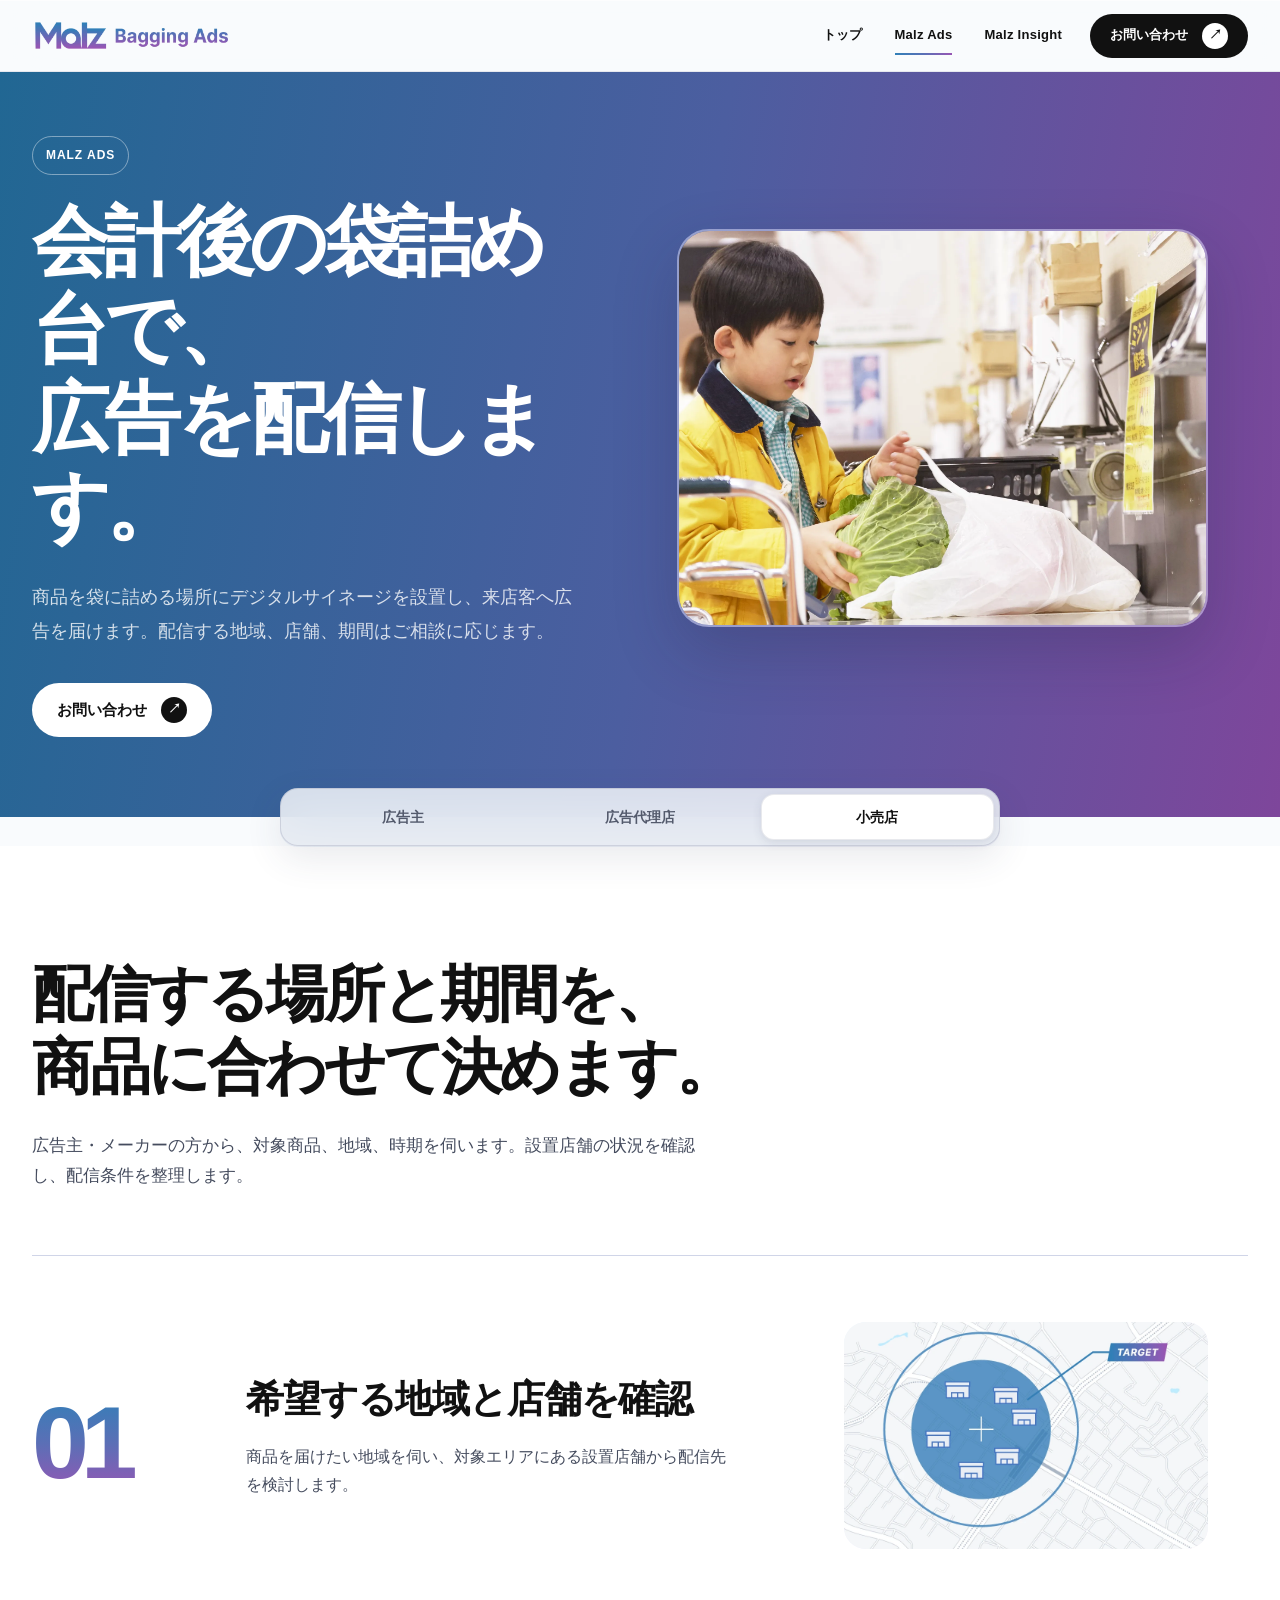
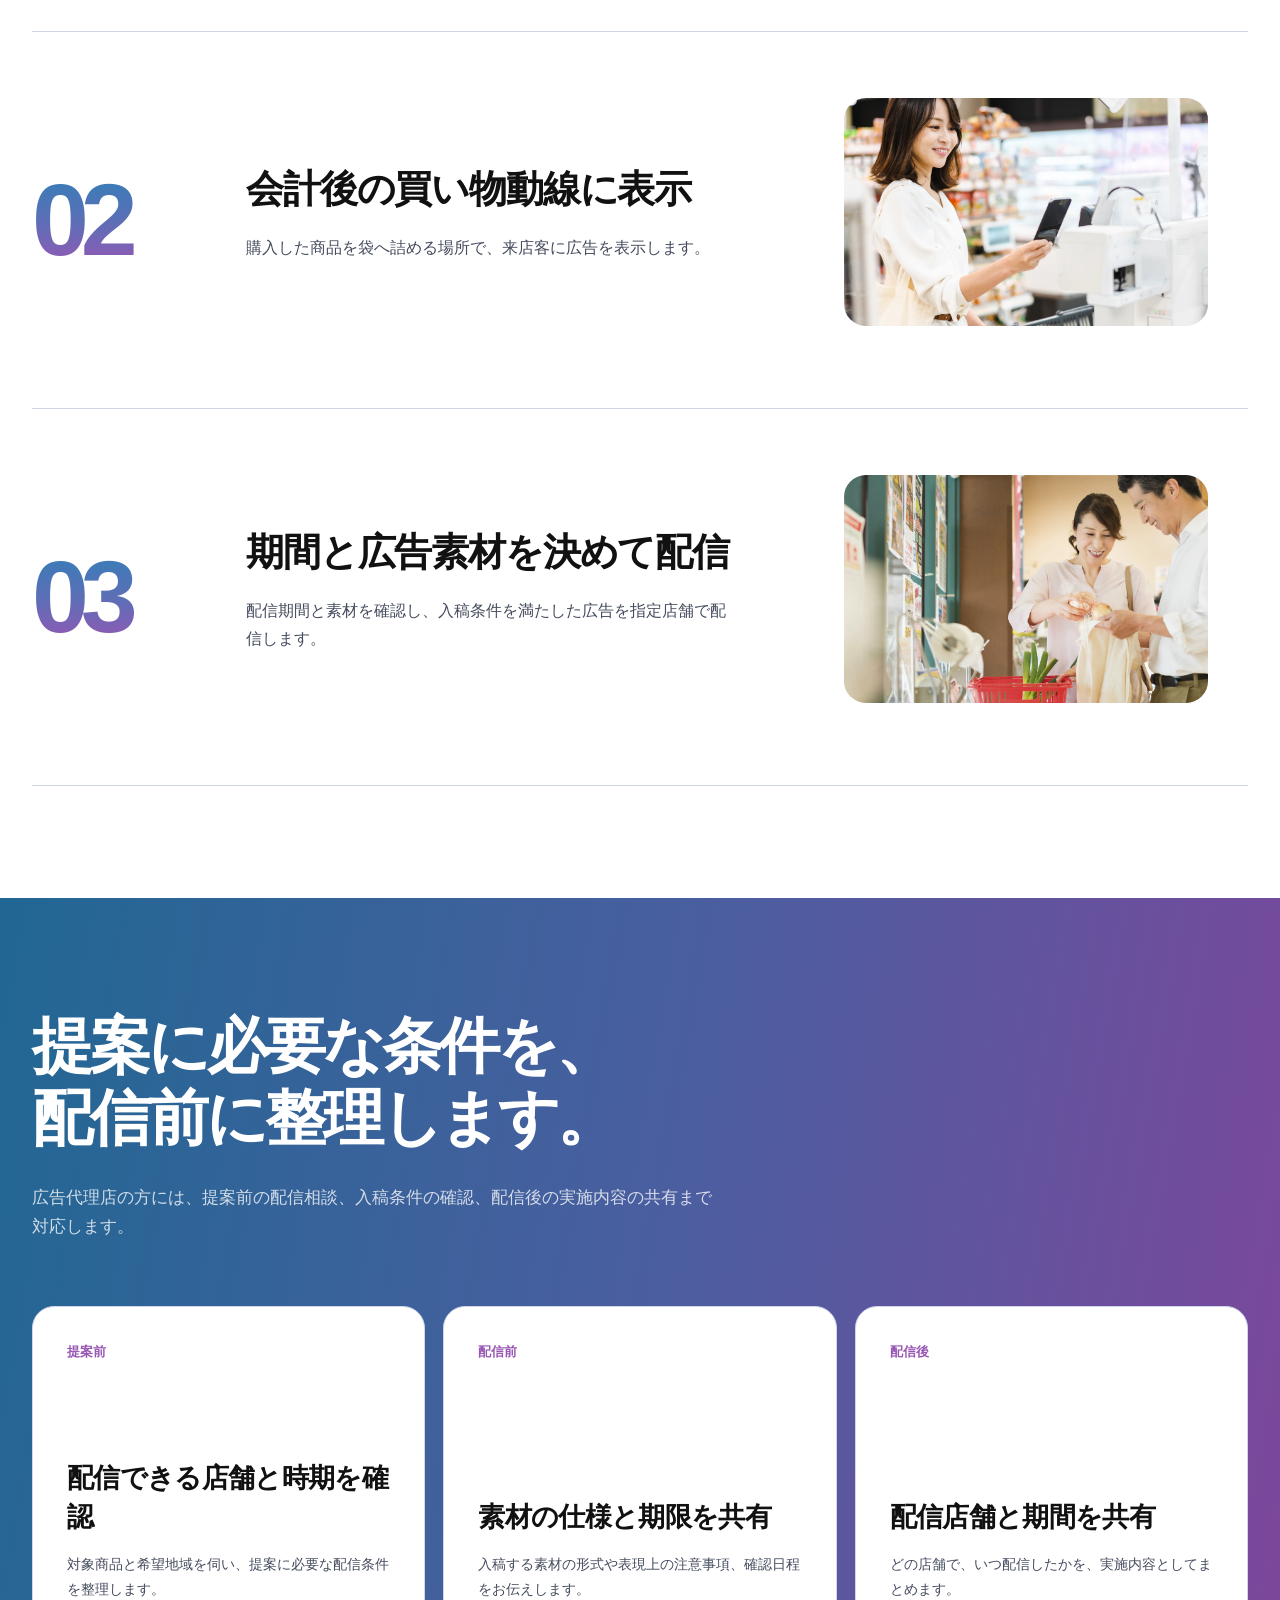
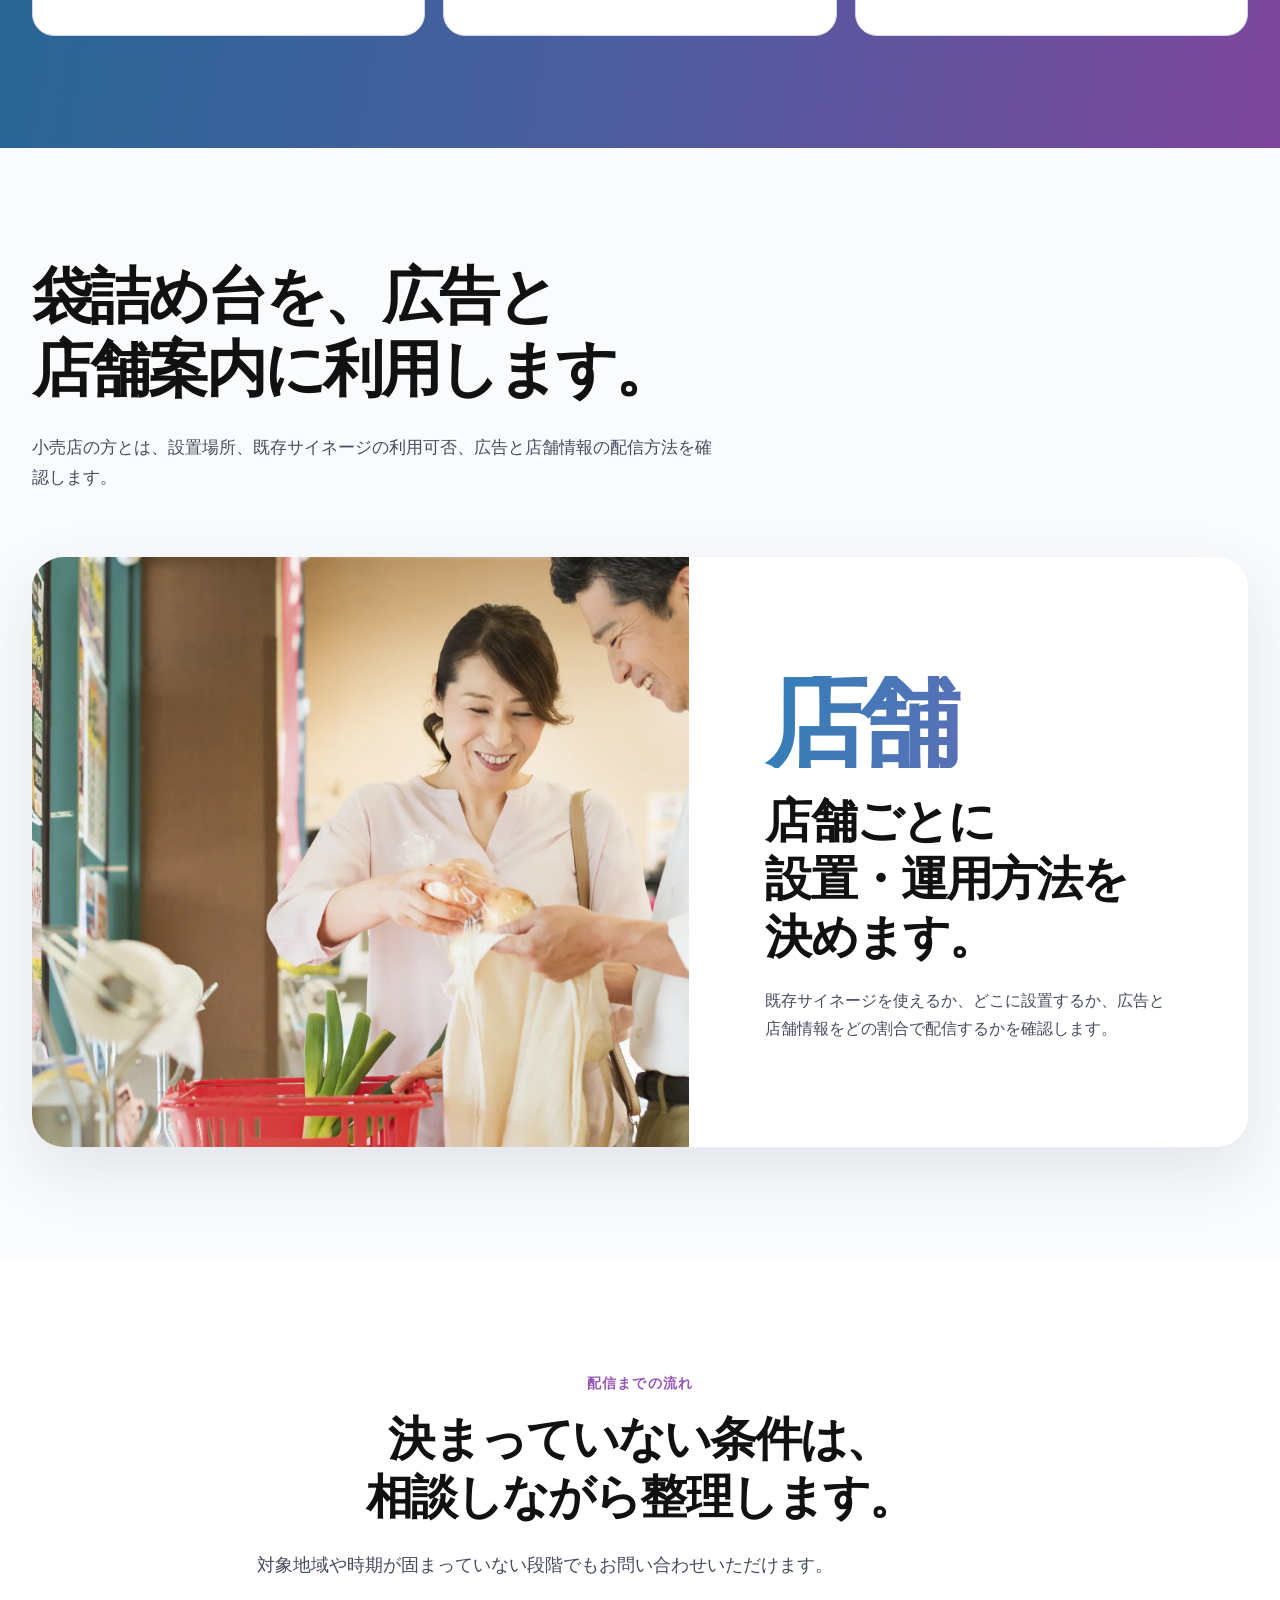
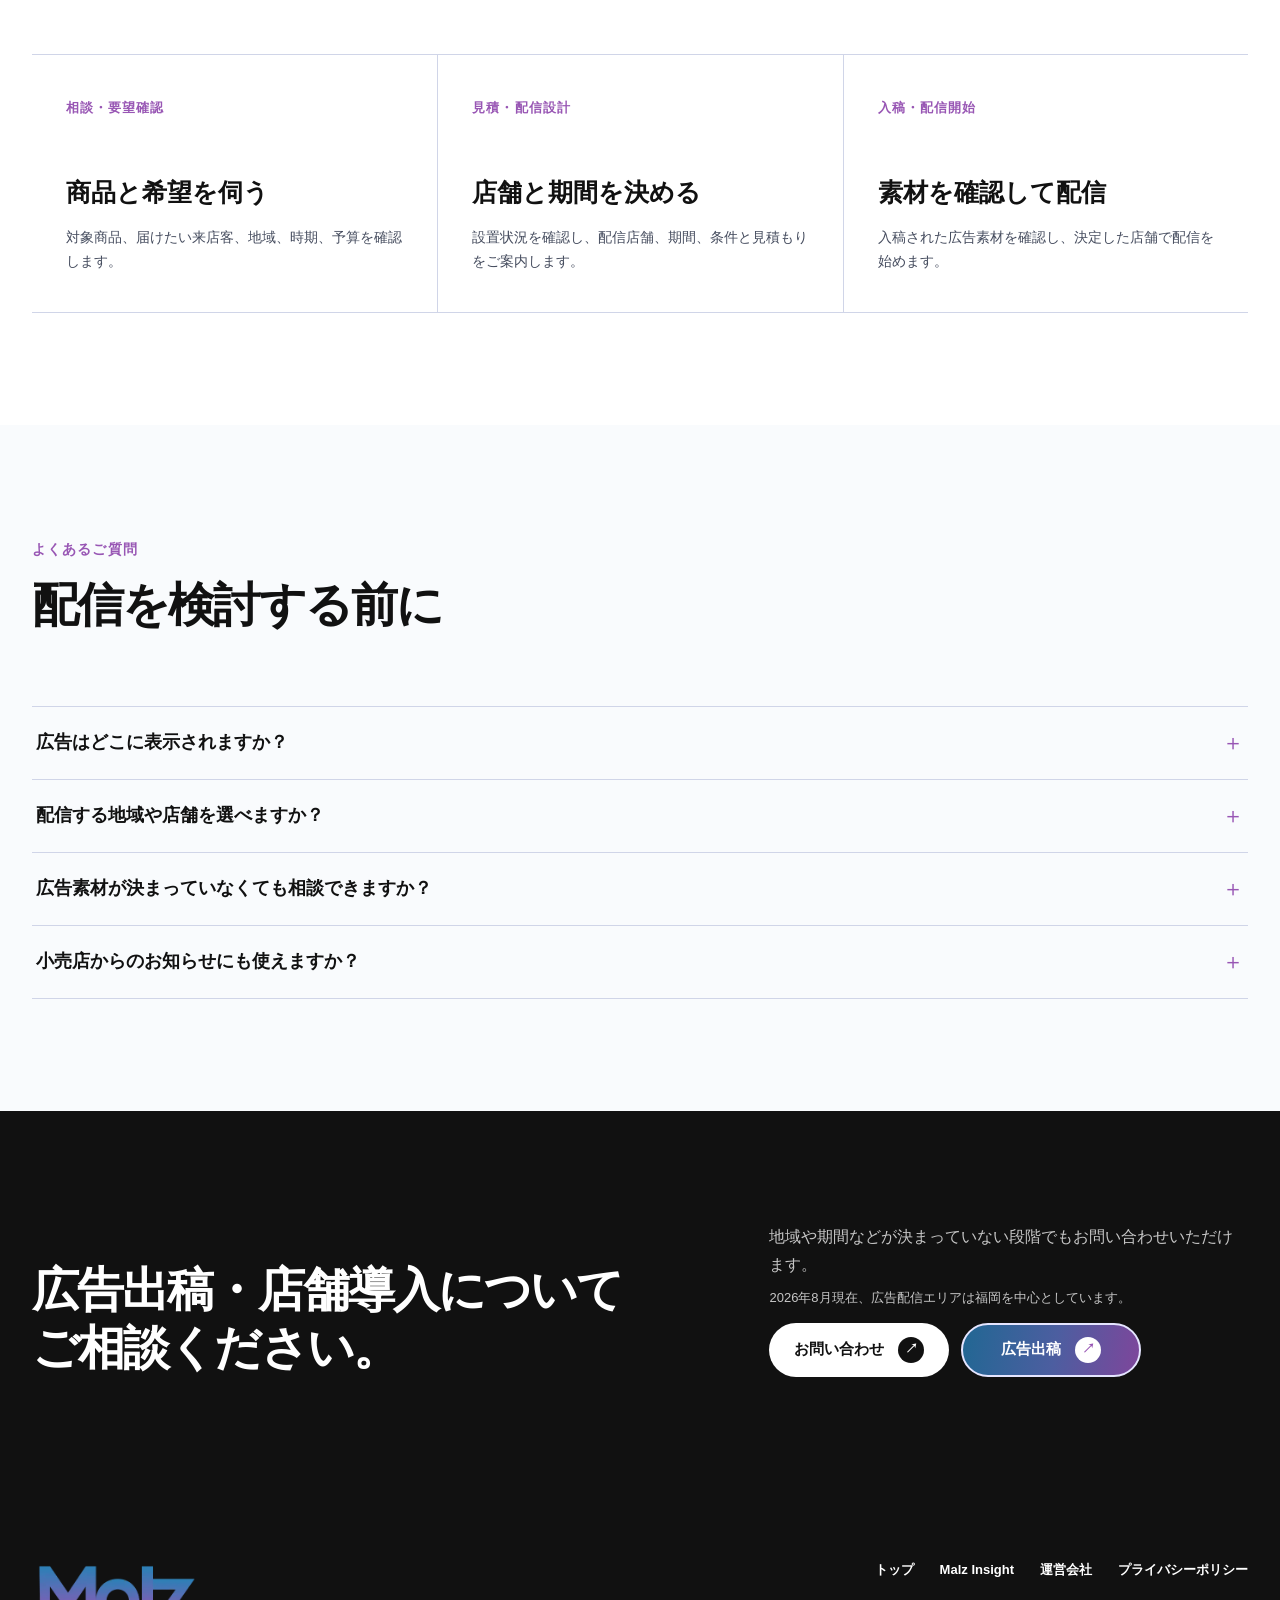
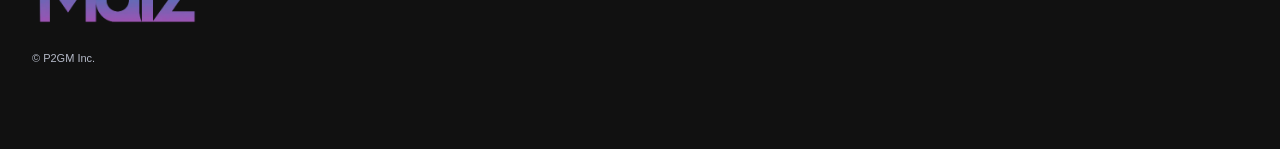
==== commit 024a1957: "Add Ads application CTA" ====
--- a/ads/index.html
+++ b/ads/index.html
@@ -64,7 +64,7 @@
     <div class="shell"><div class="section-intro reveal"><span class="section-label">よくあるご質問</span><h2 class="display-md">配信を検討する前に</h2></div><div class="faq-list reveal"><details class="faq-item"><summary>広告はどこに表示されますか？</summary><p>スーパーで会計を終えたあと、購入した商品を袋へ詰める場所に設置したデジタルサイネージへ表示します。</p></details><details class="faq-item"><summary>配信する地域や店舗を選べますか？</summary><p>希望する地域、店舗、期間を伺います。設置状況や配信枠を確認したうえで、配信可能な条件をご案内します。</p></details><details class="faq-item"><summary>広告素材が決まっていなくても相談できますか？</summary><p>ご相談いただけます。商品と実施時期を伺い、必要な素材の仕様や入稿までの進め方をお伝えします。</p></details><details class="faq-item"><summary>小売店からのお知らせにも使えますか？</summary><p>利用方法は店舗ごとに確認します。広告と店舗情報をどのように配信するか、設置・運用方法とあわせて相談します。</p></details></div></div>
   </section>
 
-  <section class="section section-dark" id="contact"><div class="shell cta-band reveal"><h2 class="display-md">広告出稿・店舗導入について<br>ご相談ください。</h2><div><p>地域や期間などが決まっていない段階でもお問い合わせいただけます。</p><a class="button button-white" href="mailto:ttakino@cosmosketch.co.jp?subject=%E3%80%90Malz%20Ads%E3%80%91%E3%81%8A%E5%95%8F%E3%81%84%E5%90%88%E3%82%8F%E3%81%9B">お問い合わせ</a></div></div></section>
+  <section class="section section-dark" id="contact"><div class="shell cta-band ads-cta reveal"><h2 class="display-md">広告出稿・店舗導入について<br>ご相談ください。</h2><div><p>地域や期間などが決まっていない段階でもお問い合わせいただけます。</p><p class="cta-area-note">2026年8月現在、広告配信エリアは福岡を中心としています。</p><div class="cta-actions"><a class="button button-white" href="mailto:ttakino@cosmosketch.co.jp?subject=%E3%80%90Malz%20Ads%E3%80%91%E3%81%8A%E5%95%8F%E3%81%84%E5%90%88%E3%82%8F%E3%81%9B">お問い合わせ</a><a class="button button-gradient" href="https://cms.malz.io/apply">広告出稿</a></div></div></div></section>
 </main>
 <footer class="site-footer"><div class="shell footer-grid"><div><img class="footer-logo" src="../assets/malz-logo-white.webp" alt="Malz" width="382" height="126"><p class="footer-copy">© P2GM Inc.</p></div><nav class="footer-nav" aria-label="フッターナビゲーション"><a href="../">トップ</a><a href="../insight/">Malz Insight</a><a href="https://p2gm.com/">運営会社</a><a href="https://p2gm.com/privacy-policy/">プライバシーポリシー</a></nav></div></footer>
 </body>
--- a/styles.css
+++ b/styles.css
@@ -206,6 +206,8 @@
 /* CTA & form */
 .cta-band{display:grid;grid-template-columns:1.15fr .85fr;gap:90px;align-items:end}
 .cta-band .display-md{margin:0}.cta-band p{color:rgba(255,255,255,.76)}
+.cta-band .cta-area-note{margin-top:-8px;font-size:13px}
+.cta-actions{display:flex;gap:12px;flex-wrap:wrap}
 .waitlist-grid{display:grid;grid-template-columns:.75fr 1.25fr;gap:90px;align-items:start}
 .waitlist-form{display:grid;grid-template-columns:1fr 1fr;gap:18px;padding:42px;border-radius:var(--radius-lg);background:#fff;color:var(--malz-ink);box-shadow:0 30px 80px rgba(29,31,61,.24)}
 .field{display:grid;gap:8px}.field.full{grid-column:1/-1}.field label{font-size:12px;font-weight:700;color:var(--malz-body)}
@@ -230,6 +232,7 @@
   .service-showcase,.service-showcase.reverse{grid-template-columns:1fr}.service-showcase.reverse .service-showcase-media{order:0}.service-showcase-media{aspect-ratio:16/10}
   .feature-row{grid-template-columns:110px 1fr;gap:38px}.feature-visual{grid-column:2/3}
   .waitlist-grid{grid-template-columns:1fr;gap:50px}
+  .ads-cta{grid-template-columns:1fr;gap:50px}
 }
 @media(max-width:700px){
   .shell,.narrow{width:min(calc(100% - 32px),var(--max))}.section{padding-block:80px}
@@ -244,7 +247,7 @@
   .feature-row{grid-template-columns:1fr;gap:24px;padding-block:45px}.feature-number{font-size:70px}.feature-visual{grid-column:auto}.benefit-grid,.process,.insight-sequence,.comparison,.use-grid,.cta-band{grid-template-columns:1fr}
   .benefit{min-height:270px}.process-step{min-height:0;padding:30px 0}.process-step+.process-step{border-left:0;border-top:1px solid var(--malz-line)}.process-step h3{margin-top:28px}
   .insight-point{padding:28px 0}.insight-point+.insight-point{border-left:0}.comparison{border-radius:var(--radius-md)}.use-case,.use-case:nth-child(3),.use-case:nth-child(4){grid-column:auto}.use-case-body{min-height:220px;padding:28px}
-  .cta-band{gap:34px}.cta-band .button{width:100%}.waitlist-form{grid-template-columns:1fr;padding:28px}.field{grid-column:1/-1}
+  .cta-band{gap:34px}.cta-actions{display:grid}.cta-band .button{width:100%}.waitlist-form{grid-template-columns:1fr;padding:28px}.field{grid-column:1/-1}
   .footer-grid{grid-template-columns:1fr}.footer-nav{display:grid;grid-template-columns:1fr 1fr;justify-content:start;gap:18px 24px}
 }
 @media(prefers-reduced-motion:reduce){html{scroll-behavior:auto}*,*:before,*:after{animation:none!important;transition:none!important}.reveal{opacity:1;transform:none}}
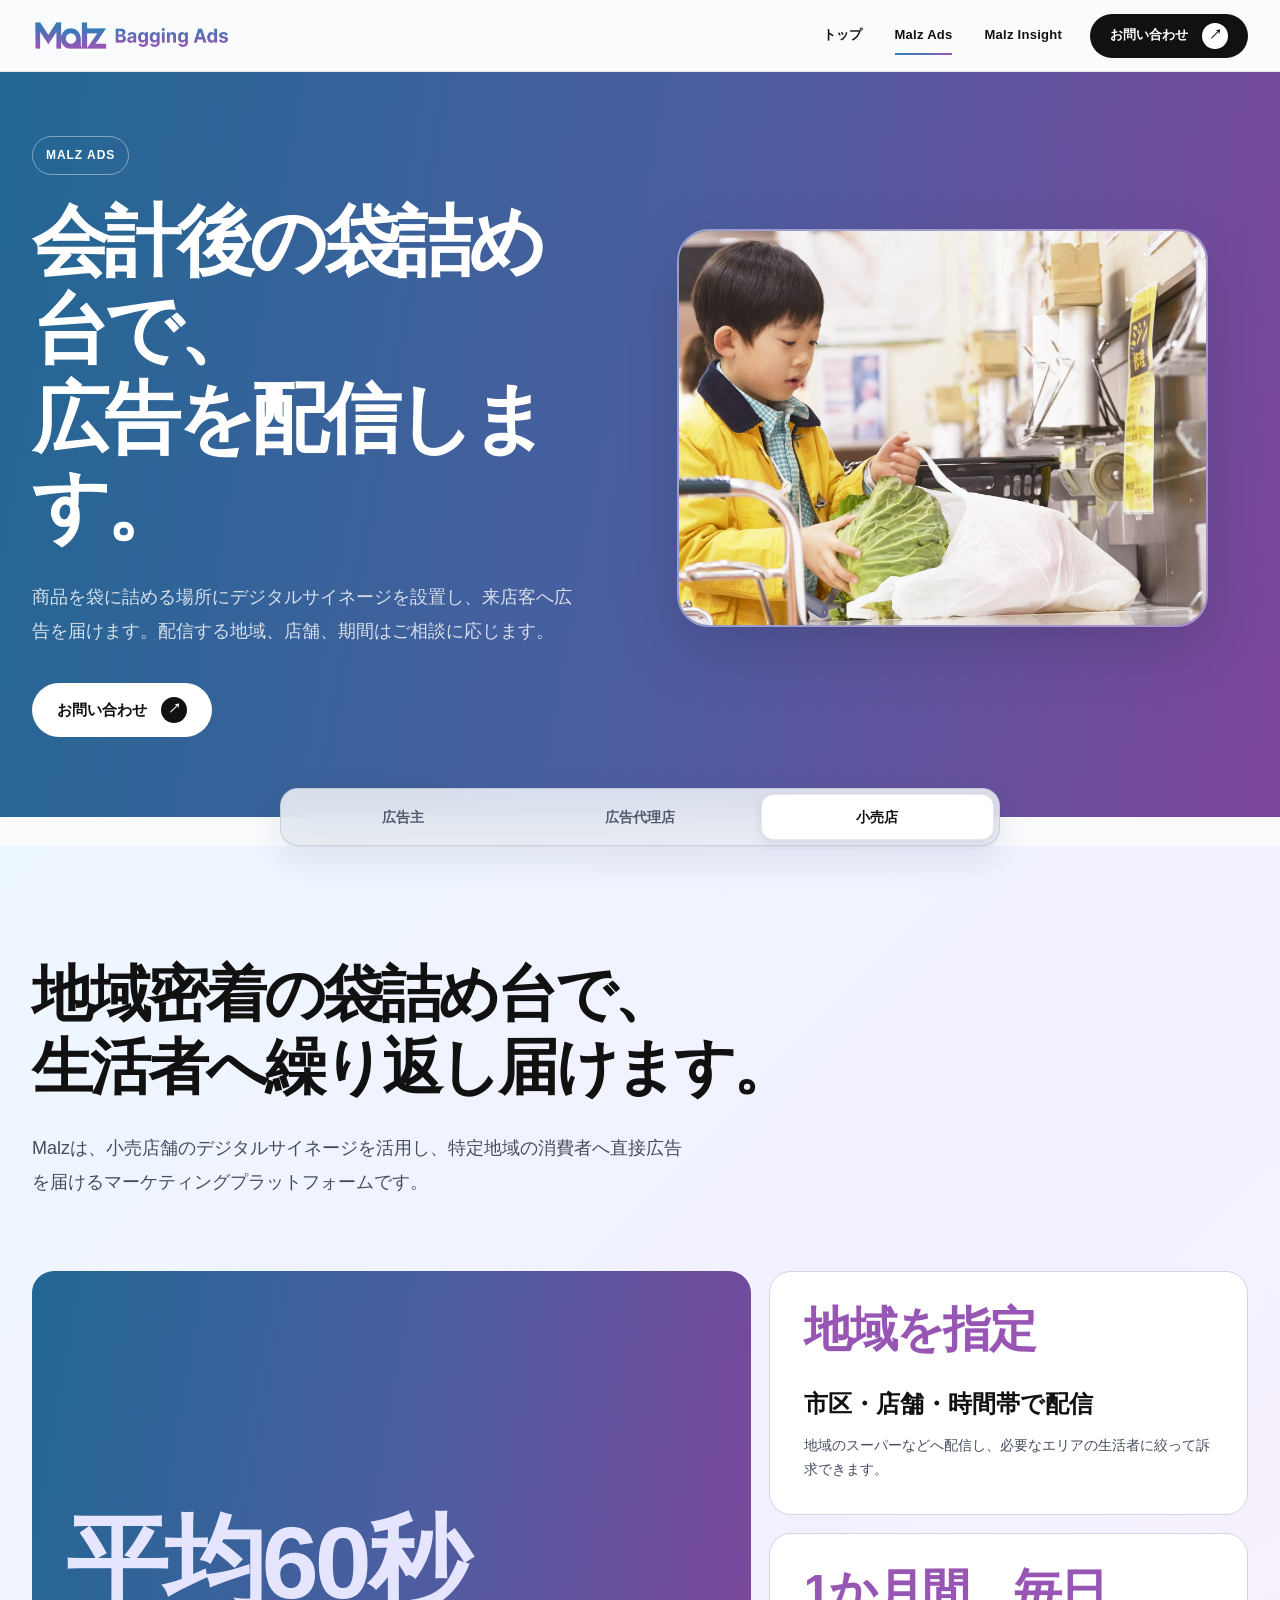
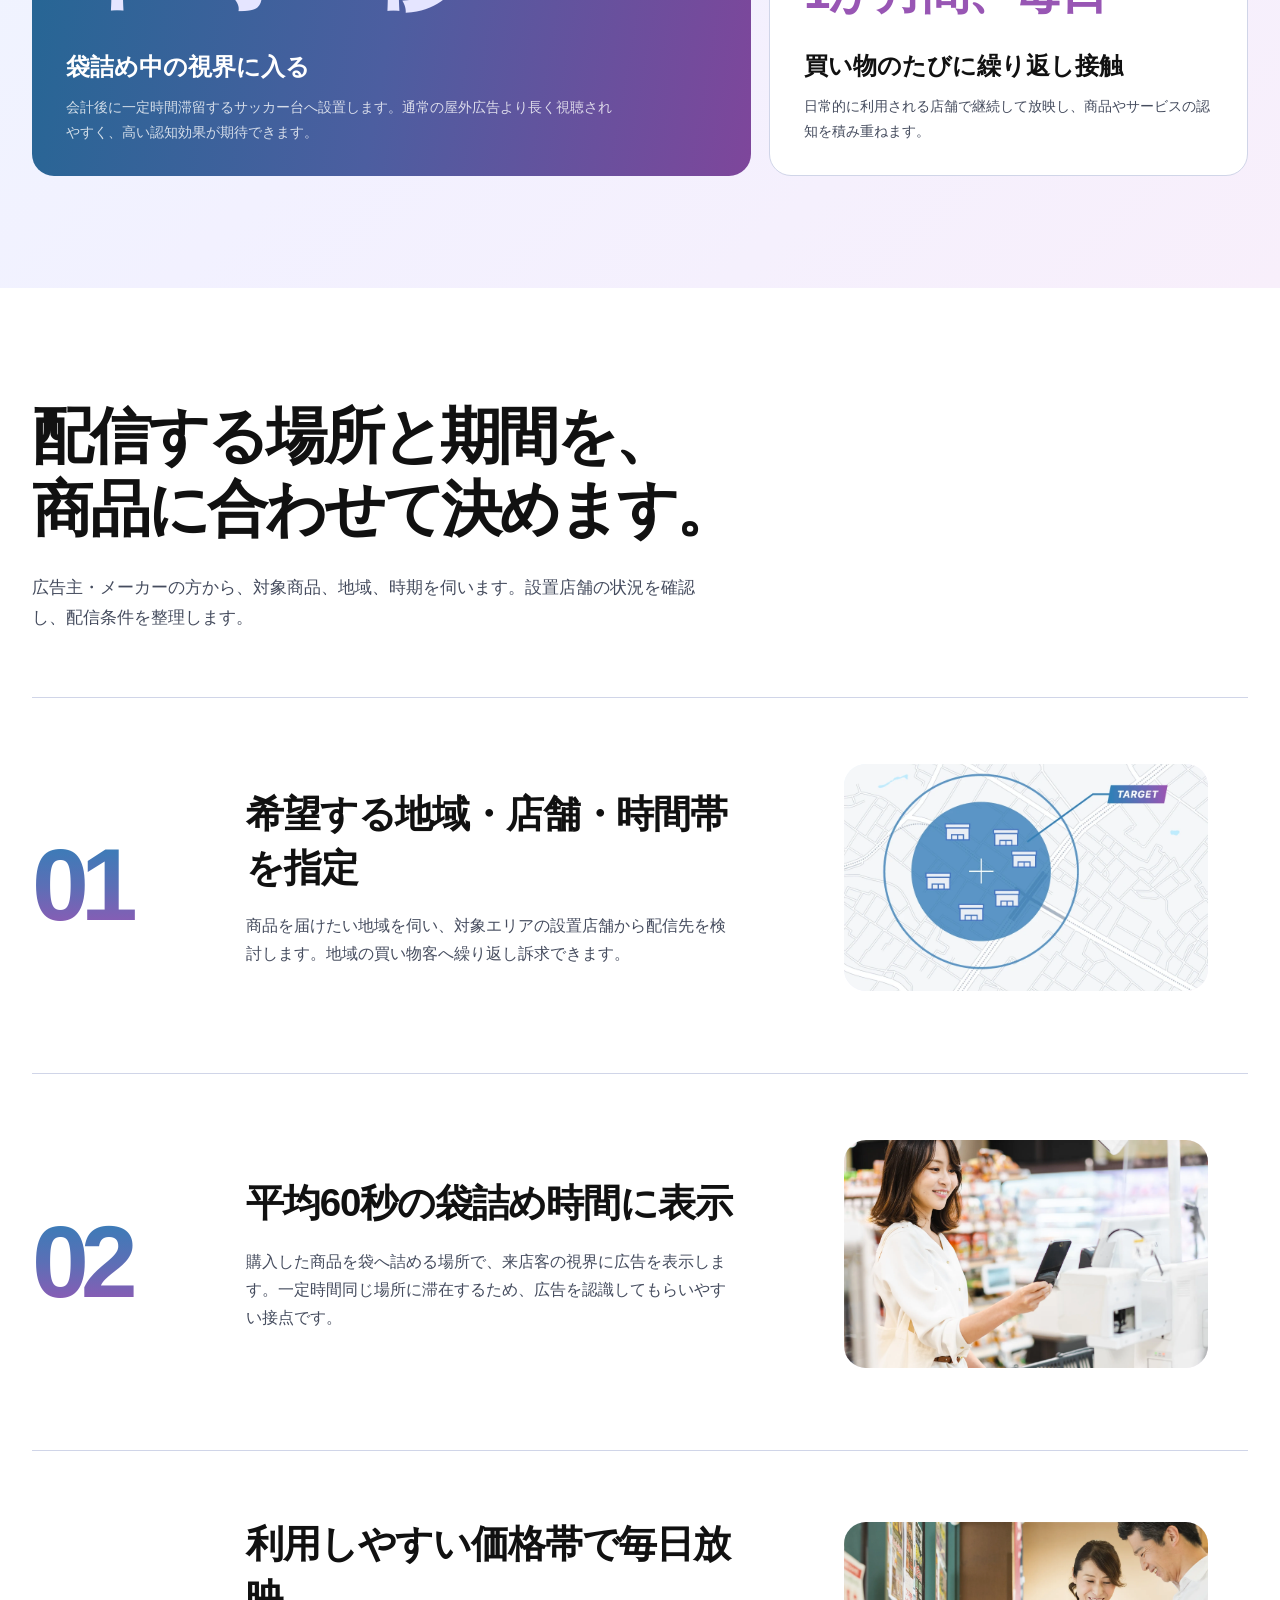
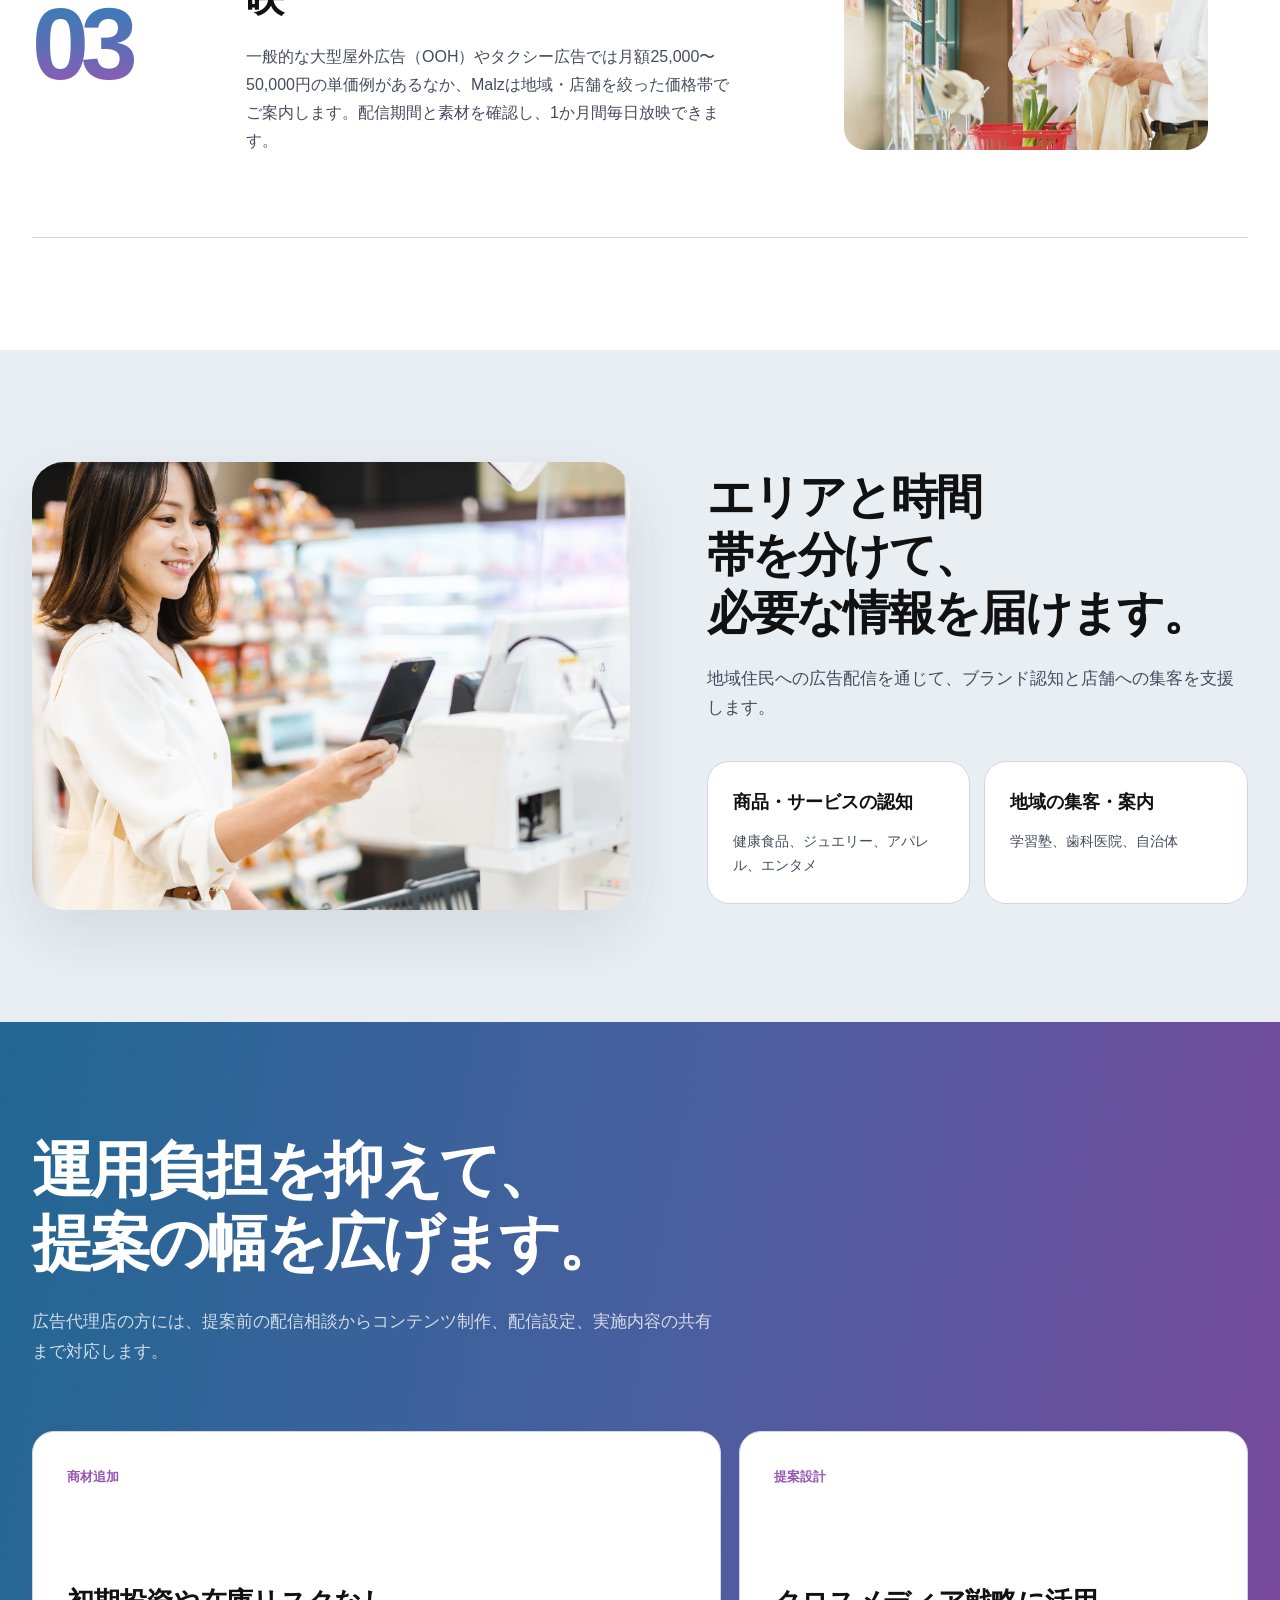
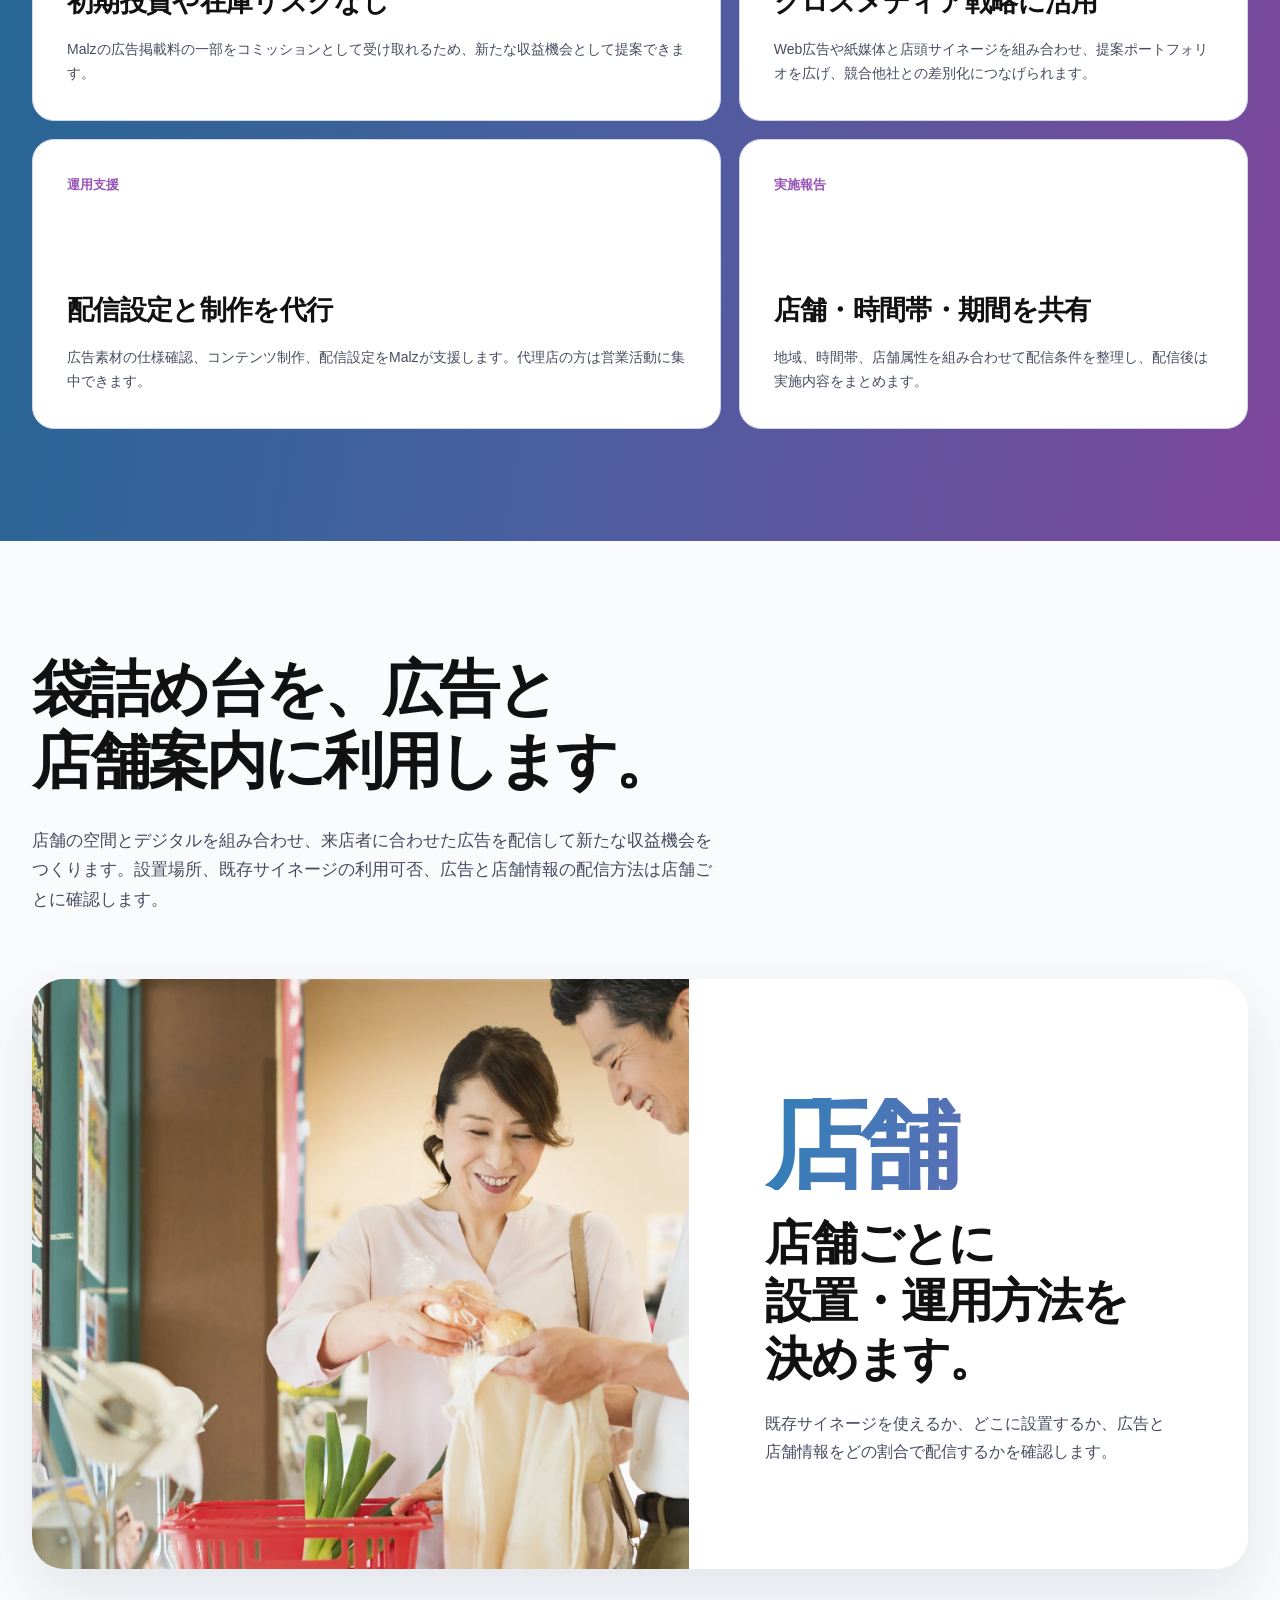
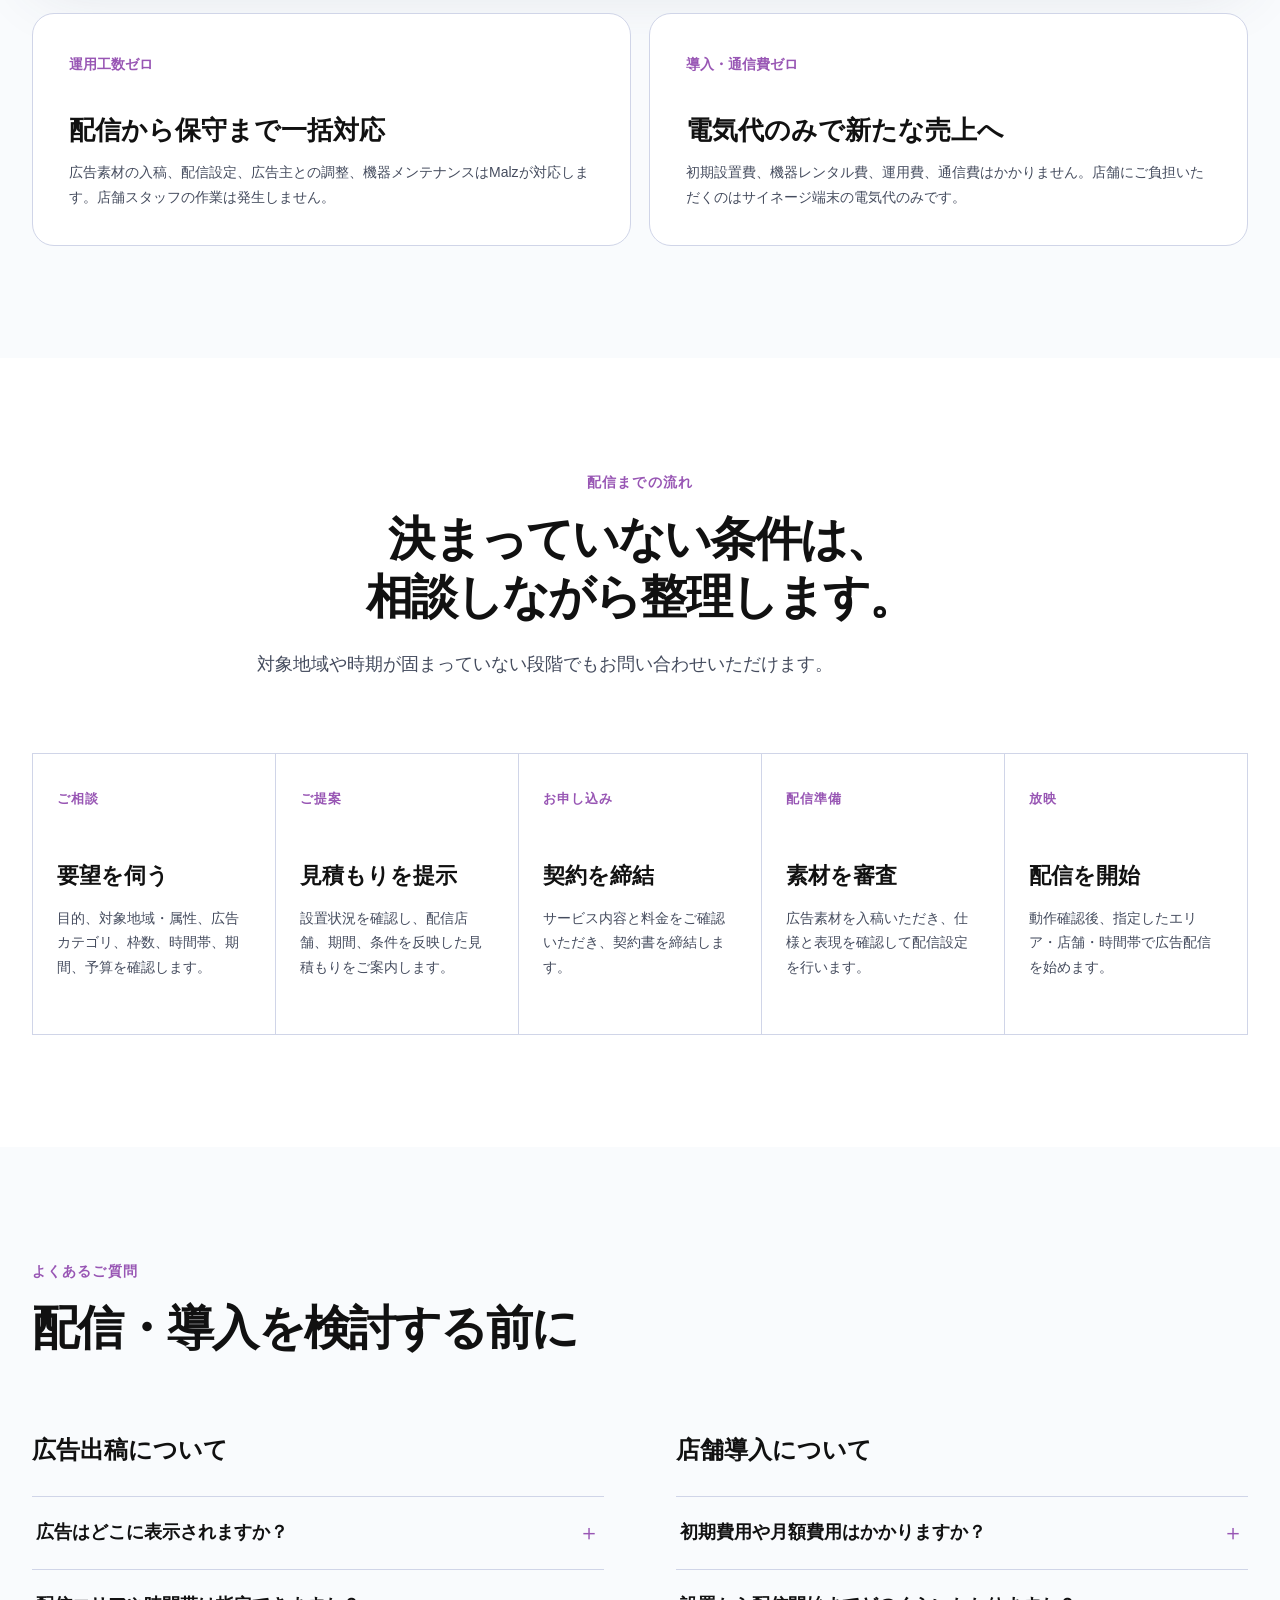
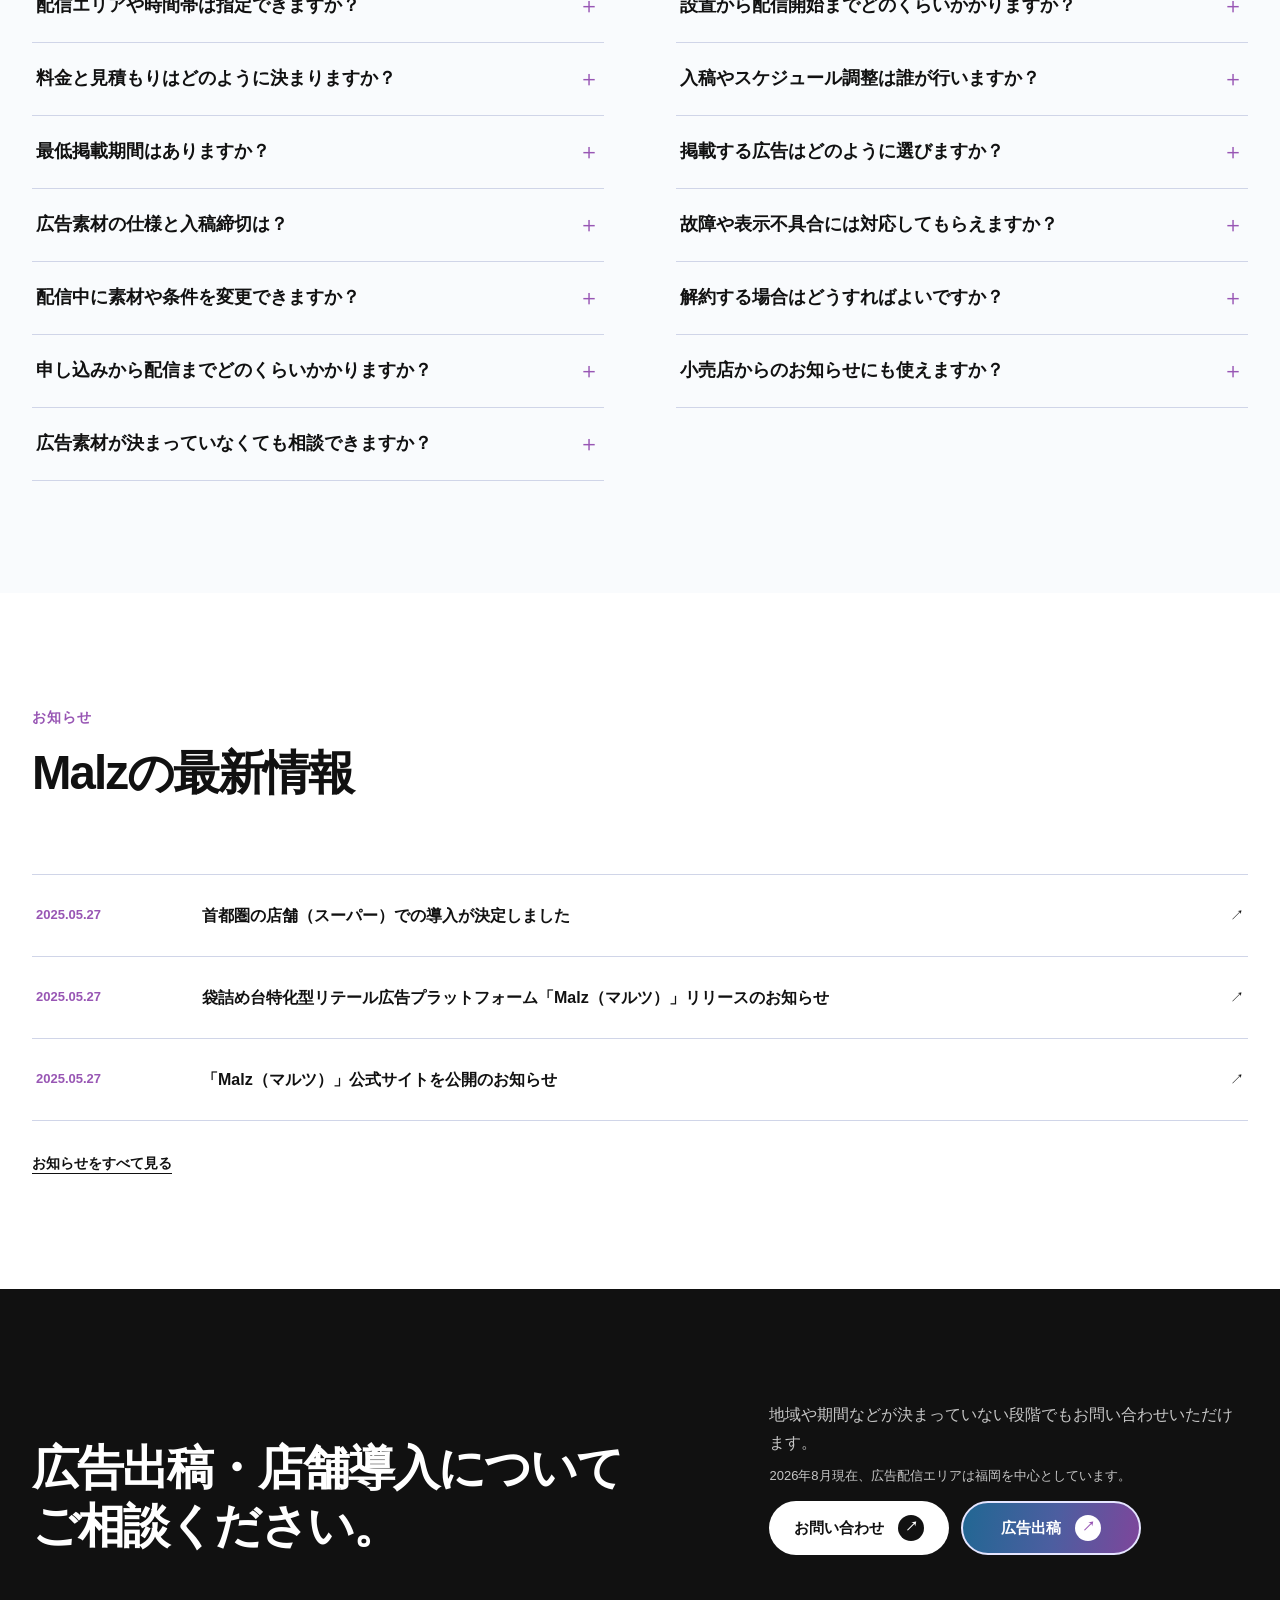
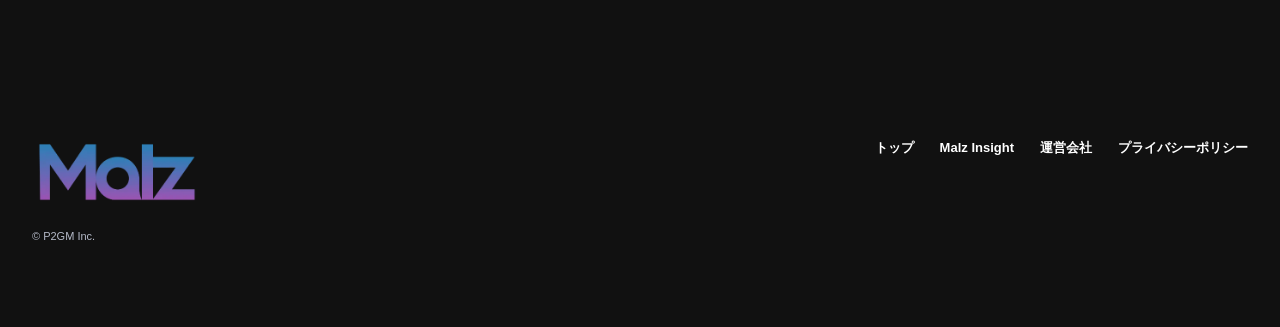
==== commit f73eaa5b: "Expand Ads service content" ====
--- a/ads/index.html
+++ b/ads/index.html
@@ -3,7 +3,7 @@
 <head>
   <meta charset="utf-8">
   <meta name="viewport" content="width=device-width,initial-scale=1">
-  <meta name="description" content="Malz Adsは、スーパーで会計を終えた来店客へ、袋詰め台のデジタルサイネージから広告を届けます。配信する地域、店舗、期間をご相談いただけます。">
+  <meta name="description" content="Malz Adsは、スーパーの袋詰め台に設置したデジタルサイネージから、地域の生活者へ広告を届けるリテール広告プラットフォームです。配信エリア、時間帯、期間をご相談いただけます。">
   <title>Malz Ads｜スーパーの袋詰め台で配信する店頭広告</title>
   <link rel="preload" href="../assets/malz-store-family.webp" as="image" type="image/webp">
   <link rel="stylesheet" href="../styles.css">
@@ -27,42 +27,64 @@
 
   <nav class="audience-tabs shell" aria-label="対象者別メニュー"><a href="#advertiser">広告主</a><a href="#agency">広告代理店</a><a href="#retail">小売店</a></nav>
 
+  <section class="section ads-overview">
+    <div class="shell">
+      <div class="section-intro reveal"><h2 class="display-lg">地域密着の袋詰め台で、<br>生活者へ繰り返し届けます。</h2><p class="lead">Malzは、小売店舗のデジタルサイネージを活用し、特定地域の消費者へ直接広告を届けるマーケティングプラットフォームです。</p></div>
+      <div class="ads-proof-grid reveal">
+        <article class="ads-proof ads-proof-primary"><strong>平均60秒</strong><h3>袋詰め中の視界に入る</h3><p>会計後に一定時間滞留するサッカー台へ設置します。通常の屋外広告より長く視聴されやすく、高い認知効果が期待できます。</p></article>
+        <article class="ads-proof"><strong>地域を指定</strong><h3>市区・店舗・時間帯で配信</h3><p>地域のスーパーなどへ配信し、必要なエリアの生活者に絞って訴求できます。</p></article>
+        <article class="ads-proof"><strong>1か月間、毎日</strong><h3>買い物のたびに繰り返し接触</h3><p>日常的に利用される店舗で継続して放映し、商品やサービスの認知を積み重ねます。</p></article>
+      </div>
+    </div>
+  </section>
+
   <section class="section section-white audience-section" id="advertiser">
     <div class="shell">
       <div class="audience-heading reveal"><h2 class="display-lg">配信する場所と期間を、<br>商品に合わせて決めます。</h2><p>広告主・メーカーの方から、対象商品、地域、時期を伺います。設置店舗の状況を確認し、配信条件を整理します。</p></div>
       <div class="feature-list">
-        <article class="feature-row reveal"><strong class="feature-number">01</strong><div class="feature-copy"><h3>希望する地域と店舗を確認</h3><p>商品を届けたい地域を伺い、対象エリアにある設置店舗から配信先を検討します。</p></div><figure class="feature-visual"><img src="../assets/malz-area-map.webp" alt="複数店舗を含む地域ターゲティングのイメージ" width="960" height="690" loading="lazy"></figure></article>
-        <article class="feature-row reveal"><strong class="feature-number">02</strong><div class="feature-copy"><h3>会計後の買い物動線に表示</h3><p>購入した商品を袋へ詰める場所で、来店客に広告を表示します。</p></div><figure class="feature-visual media-checkout"><img src="../assets/malz-store-checkout.webp" alt="スーパーで会計をする買い物客" width="2880" height="1446" loading="lazy"></figure></article>
-        <article class="feature-row reveal"><strong class="feature-number">03</strong><div class="feature-copy"><h3>期間と広告素材を決めて配信</h3><p>配信期間と素材を確認し、入稿条件を満たした広告を指定店舗で配信します。</p></div><figure class="feature-visual media-bagging"><img src="../assets/malz-store-bagging.webp" alt="袋詰め台で買った商品を袋へ入れる生活者" width="2880" height="1446" loading="lazy"></figure></article>
+        <article class="feature-row reveal"><strong class="feature-number">01</strong><div class="feature-copy"><h3>希望する地域・店舗・時間帯を指定</h3><p>商品を届けたい地域を伺い、対象エリアの設置店舗から配信先を検討します。地域の買い物客へ繰り返し訴求できます。</p></div><figure class="feature-visual"><img src="../assets/malz-area-map.webp" alt="複数店舗を含む地域ターゲティングのイメージ" width="960" height="690" loading="lazy"></figure></article>
+        <article class="feature-row reveal"><strong class="feature-number">02</strong><div class="feature-copy"><h3>平均60秒の袋詰め時間に表示</h3><p>購入した商品を袋へ詰める場所で、来店客の視界に広告を表示します。一定時間同じ場所に滞在するため、広告を認識してもらいやすい接点です。</p></div><figure class="feature-visual media-checkout"><img src="../assets/malz-store-checkout.webp" alt="スーパーで会計をする買い物客" width="2880" height="1446" loading="lazy"></figure></article>
+        <article class="feature-row reveal"><strong class="feature-number">03</strong><div class="feature-copy"><h3>利用しやすい価格帯で毎日放映</h3><p>一般的な大型屋外広告（OOH）やタクシー広告では月額25,000〜50,000円の単価例があるなか、Malzは地域・店舗を絞った価格帯でご案内します。配信期間と素材を確認し、1か月間毎日放映できます。</p></div><figure class="feature-visual media-bagging"><img src="../assets/malz-store-bagging.webp" alt="袋詰め台で買った商品を袋へ入れる生活者" width="2880" height="1446" loading="lazy"></figure></article>
       </div>
+    </div>
+  </section>
+
+  <section class="section ads-usecases">
+    <div class="shell usecase-layout">
+      <figure class="usecase-media reveal"><img src="../assets/malz-store-checkout.webp" alt="地域のスーパーを利用する買い物客" width="2880" height="1446" loading="lazy"></figure>
+      <div class="usecase-content reveal"><h2 class="display-md">エリアと時間帯を分けて、<br>必要な情報を届けます。</h2><p>地域住民への広告配信を通じて、ブランド認知と店舗への集客を支援します。</p><div class="usecase-groups"><div class="usecase-group"><h3>商品・サービスの認知</h3><p>健康食品、ジュエリー、アパレル、エンタメ</p></div><div class="usecase-group"><h3>地域の集客・案内</h3><p>学習塾、歯科医院、自治体</p></div></div></div>
     </div>
   </section>
 
   <section class="section section-gradient audience-section" id="agency">
     <div class="shell">
-      <div class="audience-heading reveal"><h2 class="display-lg">提案に必要な条件を、<br>配信前に整理します。</h2><p>広告代理店の方には、提案前の配信相談、入稿条件の確認、配信後の実施内容の共有まで対応します。</p></div>
-      <div class="benefit-grid">
-        <article class="benefit reveal"><small class="benefit-number">提案前</small><h3>配信できる店舗と時期を確認</h3><p>対象商品と希望地域を伺い、提案に必要な配信条件を整理します。</p></article>
-        <article class="benefit reveal"><small class="benefit-number">配信前</small><h3>素材の仕様と期限を共有</h3><p>入稿する素材の形式や表現上の注意事項、確認日程をお伝えします。</p></article>
-        <article class="benefit reveal"><small class="benefit-number">配信後</small><h3>配信店舗と期間を共有</h3><p>どの店舗で、いつ配信したかを、実施内容としてまとめます。</p></article>
+      <div class="audience-heading reveal"><h2 class="display-lg">運用負担を抑えて、<br>提案の幅を広げます。</h2><p>広告代理店の方には、提案前の配信相談からコンテンツ制作、配信設定、実施内容の共有まで対応します。</p></div>
+      <div class="benefit-grid agency-benefit-grid">
+        <article class="benefit reveal"><small class="benefit-number">商材追加</small><h3>初期投資や在庫リスクなし</h3><p>Malzの広告掲載料の一部をコミッションとして受け取れるため、新たな収益機会として提案できます。</p></article>
+        <article class="benefit reveal"><small class="benefit-number">提案設計</small><h3>クロスメディア戦略に活用</h3><p>Web広告や紙媒体と店頭サイネージを組み合わせ、提案ポートフォリオを広げ、競合他社との差別化につなげられます。</p></article>
+        <article class="benefit reveal"><small class="benefit-number">運用支援</small><h3>配信設定と制作を代行</h3><p>広告素材の仕様確認、コンテンツ制作、配信設定をMalzが支援します。代理店の方は営業活動に集中できます。</p></article>
+        <article class="benefit reveal"><small class="benefit-number">実施報告</small><h3>店舗・時間帯・期間を共有</h3><p>地域、時間帯、店舗属性を組み合わせて配信条件を整理し、配信後は実施内容をまとめます。</p></article>
       </div>
     </div>
   </section>
 
   <section class="section audience-section" id="retail">
     <div class="shell">
-      <div class="audience-heading reveal"><h2 class="display-lg">袋詰め台を、広告と<br>店舗案内に利用します。</h2><p>小売店の方とは、設置場所、既存サイネージの利用可否、広告と店舗情報の配信方法を確認します。</p></div>
+      <div class="audience-heading reveal"><h2 class="display-lg">袋詰め台を、広告と<br>店舗案内に利用します。</h2><p>店舗の空間とデジタルを組み合わせ、来店者に合わせた広告を配信して新たな収益機会をつくります。設置場所、既存サイネージの利用可否、広告と店舗情報の配信方法は店舗ごとに確認します。</p></div>
       <div class="service-showcase reveal"><div class="service-showcase-media media-bagging"><img src="../assets/malz-store-bagging.webp" alt="スーパーの袋詰め台を利用する買い物客" width="2880" height="1446" loading="lazy"></div><div class="service-showcase-body"><strong class="service-code gradient-text">店舗</strong><h3 class="display-md">店舗ごとに<br>設置・運用方法を決めます。</h3><p>既存サイネージを使えるか、どこに設置するか、広告と店舗情報をどの割合で配信するかを確認します。</p></div></div>
+      <div class="retail-advantages reveal"><article><strong>運用工数ゼロ</strong><h3>配信から保守まで一括対応</h3><p>広告素材の入稿、配信設定、広告主との調整、機器メンテナンスはMalzが対応します。店舗スタッフの作業は発生しません。</p></article><article><strong>導入・通信費ゼロ</strong><h3>電気代のみで新たな売上へ</h3><p>初期設置費、機器レンタル費、運用費、通信費はかかりません。店舗にご負担いただくのはサイネージ端末の電気代のみです。</p></article></div>
     </div>
   </section>
 
   <section class="section section-white">
-    <div class="shell reveal"><div class="section-intro center"><span class="section-label">配信までの流れ</span><h2 class="display-md">決まっていない条件は、<br>相談しながら整理します。</h2><p class="lead">対象地域や時期が固まっていない段階でもお問い合わせいただけます。</p></div><div class="process"><div class="process-step"><small>相談・要望確認</small><h3>商品と希望を伺う</h3><p>対象商品、届けたい来店客、地域、時期、予算を確認します。</p></div><div class="process-step"><small>見積・配信設計</small><h3>店舗と期間を決める</h3><p>設置状況を確認し、配信店舗、期間、条件と見積もりをご案内します。</p></div><div class="process-step"><small>入稿・配信開始</small><h3>素材を確認して配信</h3><p>入稿された広告素材を確認し、決定した店舗で配信を始めます。</p></div></div></div>
+    <div class="shell reveal"><div class="section-intro center"><span class="section-label">配信までの流れ</span><h2 class="display-md">決まっていない条件は、<br>相談しながら整理します。</h2><p class="lead">対象地域や時期が固まっていない段階でもお問い合わせいただけます。</p></div><div class="process process-five"><div class="process-step"><small>ご相談</small><h3>要望を伺う</h3><p>目的、対象地域・属性、広告カテゴリ、枠数、時間帯、期間、予算を確認します。</p></div><div class="process-step"><small>ご提案</small><h3>見積もりを提示</h3><p>設置状況を確認し、配信店舗、期間、条件を反映した見積もりをご案内します。</p></div><div class="process-step"><small>お申し込み</small><h3>契約を締結</h3><p>サービス内容と料金をご確認いただき、契約書を締結します。</p></div><div class="process-step"><small>配信準備</small><h3>素材を審査</h3><p>広告素材を入稿いただき、仕様と表現を確認して配信設定を行います。</p></div><div class="process-step"><small>放映</small><h3>配信を開始</h3><p>動作確認後、指定したエリア・店舗・時間帯で広告配信を始めます。</p></div></div></div>
   </section>
 
   <section class="section" id="faq">
-    <div class="shell"><div class="section-intro reveal"><span class="section-label">よくあるご質問</span><h2 class="display-md">配信を検討する前に</h2></div><div class="faq-list reveal"><details class="faq-item"><summary>広告はどこに表示されますか？</summary><p>スーパーで会計を終えたあと、購入した商品を袋へ詰める場所に設置したデジタルサイネージへ表示します。</p></details><details class="faq-item"><summary>配信する地域や店舗を選べますか？</summary><p>希望する地域、店舗、期間を伺います。設置状況や配信枠を確認したうえで、配信可能な条件をご案内します。</p></details><details class="faq-item"><summary>広告素材が決まっていなくても相談できますか？</summary><p>ご相談いただけます。商品と実施時期を伺い、必要な素材の仕様や入稿までの進め方をお伝えします。</p></details><details class="faq-item"><summary>小売店からのお知らせにも使えますか？</summary><p>利用方法は店舗ごとに確認します。広告と店舗情報をどのように配信するか、設置・運用方法とあわせて相談します。</p></details></div></div>
+    <div class="shell"><div class="section-intro reveal"><span class="section-label">よくあるご質問</span><h2 class="display-md">配信・導入を検討する前に</h2></div><div class="faq-columns"><section class="faq-group reveal"><h3>広告出稿について</h3><div class="faq-list"><details class="faq-item"><summary>広告はどこに表示されますか？</summary><p>スーパーで会計を終えたあと、商品を袋へ詰めるサッカー台のデジタルサイネージへ表示します。</p></details><details class="faq-item"><summary>配信エリアや時間帯は指定できますか？</summary><p>市区、店舗、時間帯を指定できます。2026年8月現在は福岡を中心に、設置状況と配信枠を確認してご案内します。</p></details><details class="faq-item"><summary>料金と見積もりはどのように決まりますか？</summary><p>配信期間、エリア、表示回数に応じて算出します。要望を確認したあと、条件に合うプランと見積もりをメールでお送りします。</p></details><details class="faq-item"><summary>最低掲載期間はありますか？</summary><p>最低掲載期間は12週間です。以降は1週間単位で掲載期間をご検討いただけます。</p></details><details class="faq-item"><summary>広告素材の仕様と入稿締切は？</summary><p>静止画はJPEG・PNG、動画はMP4に対応しています。推奨解像度は1,920×1,080ピクセル、入稿締切は配信開始の10営業日前です。</p></details><details class="faq-item"><summary>配信中に素材や条件を変更できますか？</summary><p>配信中の素材差し替え、配信エリア、時間帯の変更はお受けしていません。</p></details><details class="faq-item"><summary>申し込みから配信までどのくらいかかりますか？</summary><p>要望確認、見積もり、契約、素材入稿、配信設定、動作確認を経て、最短2週間で開始できます。</p></details><details class="faq-item"><summary>広告素材が決まっていなくても相談できますか？</summary><p>ご相談いただけます。専任の担当者が、必要な素材の仕様や入稿までの進め方をご案内します。</p></details></div></section><section class="faq-group reveal"><h3>店舗導入について</h3><div class="faq-list"><details class="faq-item"><summary>初期費用や月額費用はかかりますか？</summary><p>初期設置費、機器レンタル費、運用費は無料です。店舗にご負担いただくのはサイネージ端末の電気代のみです。</p></details><details class="faq-item"><summary>設置から配信開始までどのくらいかかりますか？</summary><p>契約から最短1週間以内に設置スタッフが訪問し、30分程度で機器の設置と動作確認を行います。</p></details><details class="faq-item"><summary>入稿やスケジュール調整は誰が行いますか？</summary><p>広告主とのやり取り、素材の入稿、配信スケジュール設定はMalzが一括対応します。</p></details><details class="faq-item"><summary>掲載する広告はどのように選びますか？</summary><p>店舗のマーチャンダイジング方針を損なわないよう、Malzが広告を審査します。</p></details><details class="faq-item"><summary>故障や表示不具合には対応してもらえますか？</summary><p>専任チームが3営業日以内に訪問またはリモートで復旧対応します。</p></details><details class="faq-item"><summary>解約する場合はどうすればよいですか？</summary><p>解約希望月の前月末までにご連絡ください。手続き完了後、機器を無償で回収します。</p></details><details class="faq-item"><summary>小売店からのお知らせにも使えますか？</summary><p>利用方法は店舗ごとに確認します。広告と店舗情報の配信割合を、設置・運用方法とあわせて決めます。</p></details></div></section></div></div>
   </section>
+
+  <section class="section section-white" id="news"><div class="shell"><div class="section-intro reveal"><span class="section-label">お知らせ</span><h2 class="display-md">Malzの最新情報</h2></div><div class="news-list reveal"><a class="news-item" href="https://malz.io/category/news/"><time datetime="2025-05-27">2025.05.27</time><span>首都圏の店舗（スーパー）での導入が決定しました</span></a><a class="news-item" href="https://malz.io/category/news/"><time datetime="2025-05-27">2025.05.27</time><span>袋詰め台特化型リテール広告プラットフォーム「Malz（マルツ）」リリースのお知らせ</span></a><a class="news-item" href="https://malz.io/category/news/"><time datetime="2025-05-27">2025.05.27</time><span>「Malz（マルツ）」公式サイトを公開のお知らせ</span></a></div><a class="text-link" href="https://malz.io/category/news/">お知らせをすべて見る</a></div></section>
 
   <section class="section section-dark" id="contact"><div class="shell cta-band ads-cta reveal"><h2 class="display-md">広告出稿・店舗導入について<br>ご相談ください。</h2><div><p>地域や期間などが決まっていない段階でもお問い合わせいただけます。</p><p class="cta-area-note">2026年8月現在、広告配信エリアは福岡を中心としています。</p><div class="cta-actions"><a class="button button-white" href="mailto:ttakino@cosmosketch.co.jp?subject=%E3%80%90Malz%20Ads%E3%80%91%E3%81%8A%E5%95%8F%E3%81%84%E5%90%88%E3%82%8F%E3%81%9B">お問い合わせ</a><a class="button button-gradient" href="https://cms.malz.io/apply">広告出稿</a></div></div></div></section>
 </main>
--- a/styles.css
+++ b/styles.css
@@ -141,6 +141,12 @@
 .audience-section{scroll-margin-top:170px}
 
 /* Feature layouts */
+.ads-overview{background:var(--gradient-soft)}
+.ads-proof-grid{display:grid;grid-template-columns:1.2fr .8fr;grid-template-rows:1fr 1fr;gap:18px}
+.ads-proof{min-height:220px;padding:32px 34px;border:1px solid var(--malz-line);border-radius:var(--radius-md);background:#fff}
+.ads-proof-primary{grid-row:1/3;display:flex;flex-direction:column;justify-content:flex-end;min-height:458px;background:var(--gradient-deep);color:#fff;border:0}
+.ads-proof strong{display:block;margin-bottom:30px;color:var(--malz-purple);font-size:clamp(28px,4vw,48px);line-height:1.1;letter-spacing:-.04em}.ads-proof-primary strong{color:var(--malz-lilac);font-size:clamp(58px,8vw,108px)}
+.ads-proof h3{margin:0 0 12px;font-size:24px;line-height:1.4}.ads-proof p{margin:0;color:var(--malz-body);font-size:14px}.ads-proof-primary p{color:rgba(255,255,255,.78);max-width:550px}
 .feature-list{border-top:1px solid var(--malz-line)}
 .feature-row{display:grid;grid-template-columns:150px 1fr .9fr;gap:64px;align-items:center;padding-block:66px;border-bottom:1px solid var(--malz-line)}
 .feature-number{font-size:clamp(64px,8vw,108px);font-weight:700;letter-spacing:-.08em;line-height:1;background:var(--gradient-vertical);-webkit-background-clip:text;background-clip:text;color:transparent}
@@ -161,11 +167,19 @@
 .benefit h3{margin:auto 0 15px;font-size:27px;line-height:1.45;letter-spacing:-.025em}
 .benefit p{margin-bottom:0;color:var(--malz-body);font-size:14px}
 .benefit.gradient p{color:rgba(255,255,255,.78)}
+.agency-benefit-grid{grid-template-columns:1.15fr .85fr}.agency-benefit-grid .benefit{min-height:290px}
+.ads-usecases{background:var(--malz-surface-2)}
+.usecase-layout{display:grid;grid-template-columns:1.05fr .95fr;gap:clamp(42px,6vw,88px);align-items:center}
+.usecase-media{margin:0;aspect-ratio:4/3;border-radius:var(--radius-lg);overflow:hidden;box-shadow:var(--shadow)}.usecase-media img{width:100%;height:100%;object-fit:cover;object-position:38% center}
+.usecase-content>p{max-width:600px;color:var(--malz-body);font-size:17px}.usecase-groups{display:grid;grid-template-columns:1fr 1fr;gap:14px;margin-top:38px}.usecase-group{padding:25px;border:1px solid var(--malz-line);border-radius:var(--radius-md);background:#fff}.usecase-group h3{margin-bottom:10px;font-size:18px}.usecase-group p{margin:0;color:var(--malz-body);font-size:14px}
+.retail-advantages{display:grid;grid-template-columns:1fr 1fr;gap:18px;margin-top:44px}.retail-advantages article{padding:36px;border:1px solid var(--malz-line);border-radius:var(--radius-md);background:#fff}.retail-advantages strong{color:var(--malz-purple);font-size:14px}.retail-advantages h3{margin:34px 0 12px;font-size:26px;line-height:1.4}.retail-advantages p{margin:0;color:var(--malz-body);font-size:14px}
 .process{display:grid;grid-template-columns:repeat(3,1fr);border-block:1px solid var(--malz-line)}
 .process-step{padding:38px 34px;min-height:250px;color:var(--malz-ink)}.process-step+.process-step{border-left:1px solid var(--malz-line)}
 .process-step small{color:var(--malz-purple);font-weight:700;letter-spacing:.08em}.process-step h3{margin:50px 0 10px;font-size:25px}.process-step p{margin:0;color:var(--malz-body);font-size:14px}
+.process.process-five{grid-template-columns:repeat(5,1fr);gap:1px;border:1px solid var(--malz-line);background:var(--malz-line)}.process-five .process-step{min-height:280px;padding:30px 24px;background:#fff}.process-five .process-step+.process-step{border:0}.process-five .process-step h3{margin-top:45px;font-size:22px}
 
 /* FAQ */
+.faq-columns{display:grid;grid-template-columns:1fr 1fr;gap:72px}.faq-group>h3{margin-bottom:25px;font-size:24px}
 .faq-list{border-top:1px solid var(--malz-line)}
 .faq-item{border-bottom:1px solid var(--malz-line)}
 .faq-item summary{display:grid;grid-template-columns:1fr auto;align-items:center;gap:24px;min-height:72px;padding:18px 4px;cursor:pointer;list-style:none;font-size:18px;font-weight:700;line-height:1.5}
@@ -174,6 +188,7 @@
 .faq-item summary:after{content:"＋";color:var(--malz-purple);font-size:22px;font-weight:500}
 .faq-item[open] summary:after{content:"−"}
 .faq-item p{max-width:820px;margin:0;padding:0 52px 26px 4px;color:var(--malz-body)}
+.news-list{margin-bottom:28px;border-top:1px solid var(--malz-line)}.news-item{display:grid;grid-template-columns:140px 1fr auto;gap:26px;align-items:center;min-height:82px;padding:18px 4px;border-bottom:1px solid var(--malz-line);text-decoration:none}.news-item:after{content:"↗";font-size:14px}.news-item time{color:var(--malz-purple);font-size:13px;font-weight:700}.news-item span{font-weight:700}.news-item:hover span{color:var(--malz-purple)}.text-link{font-size:14px;font-weight:700;text-underline-offset:5px}
 
 /* Insight */
 .insight-hero{background:var(--gradient-soft);color:var(--malz-ink)}
@@ -231,6 +246,7 @@
   .page-hero-grid{grid-template-columns:1fr;gap:42px}.page-hero-media{width:min(100%,760px);aspect-ratio:16/10}
   .service-showcase,.service-showcase.reverse{grid-template-columns:1fr}.service-showcase.reverse .service-showcase-media{order:0}.service-showcase-media{aspect-ratio:16/10}
   .feature-row{grid-template-columns:110px 1fr;gap:38px}.feature-visual{grid-column:2/3}
+  .agency-benefit-grid{grid-template-columns:1fr 1fr}.usecase-layout{grid-template-columns:1fr}.usecase-media{width:min(100%,760px);aspect-ratio:16/10}.process.process-five{grid-template-columns:1fr 1fr}.faq-columns{grid-template-columns:1fr;gap:64px}
   .waitlist-grid{grid-template-columns:1fr;gap:50px}
   .ads-cta{grid-template-columns:1fr;gap:50px}
 }
@@ -244,8 +260,9 @@
   .page-hero{padding-block:48px 64px}.page-hero h1{font-size:clamp(38px,11vw,47px)}.page-hero-media{aspect-ratio:4/3;border-radius:var(--radius-md)}
   .page-hero-media.media-family img{object-position:32% center}
   .audience-tabs{top:calc(var(--header) + 8px);width:calc(100% - 32px);margin-top:-25px;padding:4px;border-radius:16px}.audience-tabs a{min-width:0;min-height:44px;padding:8px 6px;border-radius:11px;font-size:13px}.audience-section{scroll-margin-top:145px}
-  .feature-row{grid-template-columns:1fr;gap:24px;padding-block:45px}.feature-number{font-size:70px}.feature-visual{grid-column:auto}.benefit-grid,.process,.insight-sequence,.comparison,.use-grid,.cta-band{grid-template-columns:1fr}
+  .ads-proof-grid{grid-template-columns:1fr;grid-template-rows:auto}.ads-proof-primary{grid-row:auto;min-height:360px}.feature-row{grid-template-columns:1fr;gap:24px;padding-block:45px}.feature-number{font-size:70px}.feature-visual{grid-column:auto}.benefit-grid,.agency-benefit-grid,.retail-advantages,.process,.process.process-five,.insight-sequence,.comparison,.use-grid,.cta-band{grid-template-columns:1fr}
   .benefit{min-height:270px}.process-step{min-height:0;padding:30px 0}.process-step+.process-step{border-left:0;border-top:1px solid var(--malz-line)}.process-step h3{margin-top:28px}
+  .process-five .process-step{min-height:0}.usecase-groups{grid-template-columns:1fr}.news-item{grid-template-columns:1fr auto;gap:4px 18px;padding-block:22px}.news-item time{grid-column:1/2}.news-item span{grid-column:1/2}.news-item:after{grid-column:2/3;grid-row:1/3}
   .insight-point{padding:28px 0}.insight-point+.insight-point{border-left:0}.comparison{border-radius:var(--radius-md)}.use-case,.use-case:nth-child(3),.use-case:nth-child(4){grid-column:auto}.use-case-body{min-height:220px;padding:28px}
   .cta-band{gap:34px}.cta-actions{display:grid}.cta-band .button{width:100%}.waitlist-form{grid-template-columns:1fr;padding:28px}.field{grid-column:1/-1}
   .footer-grid{grid-template-columns:1fr}.footer-nav{display:grid;grid-template-columns:1fr 1fr;justify-content:start;gap:18px 24px}
